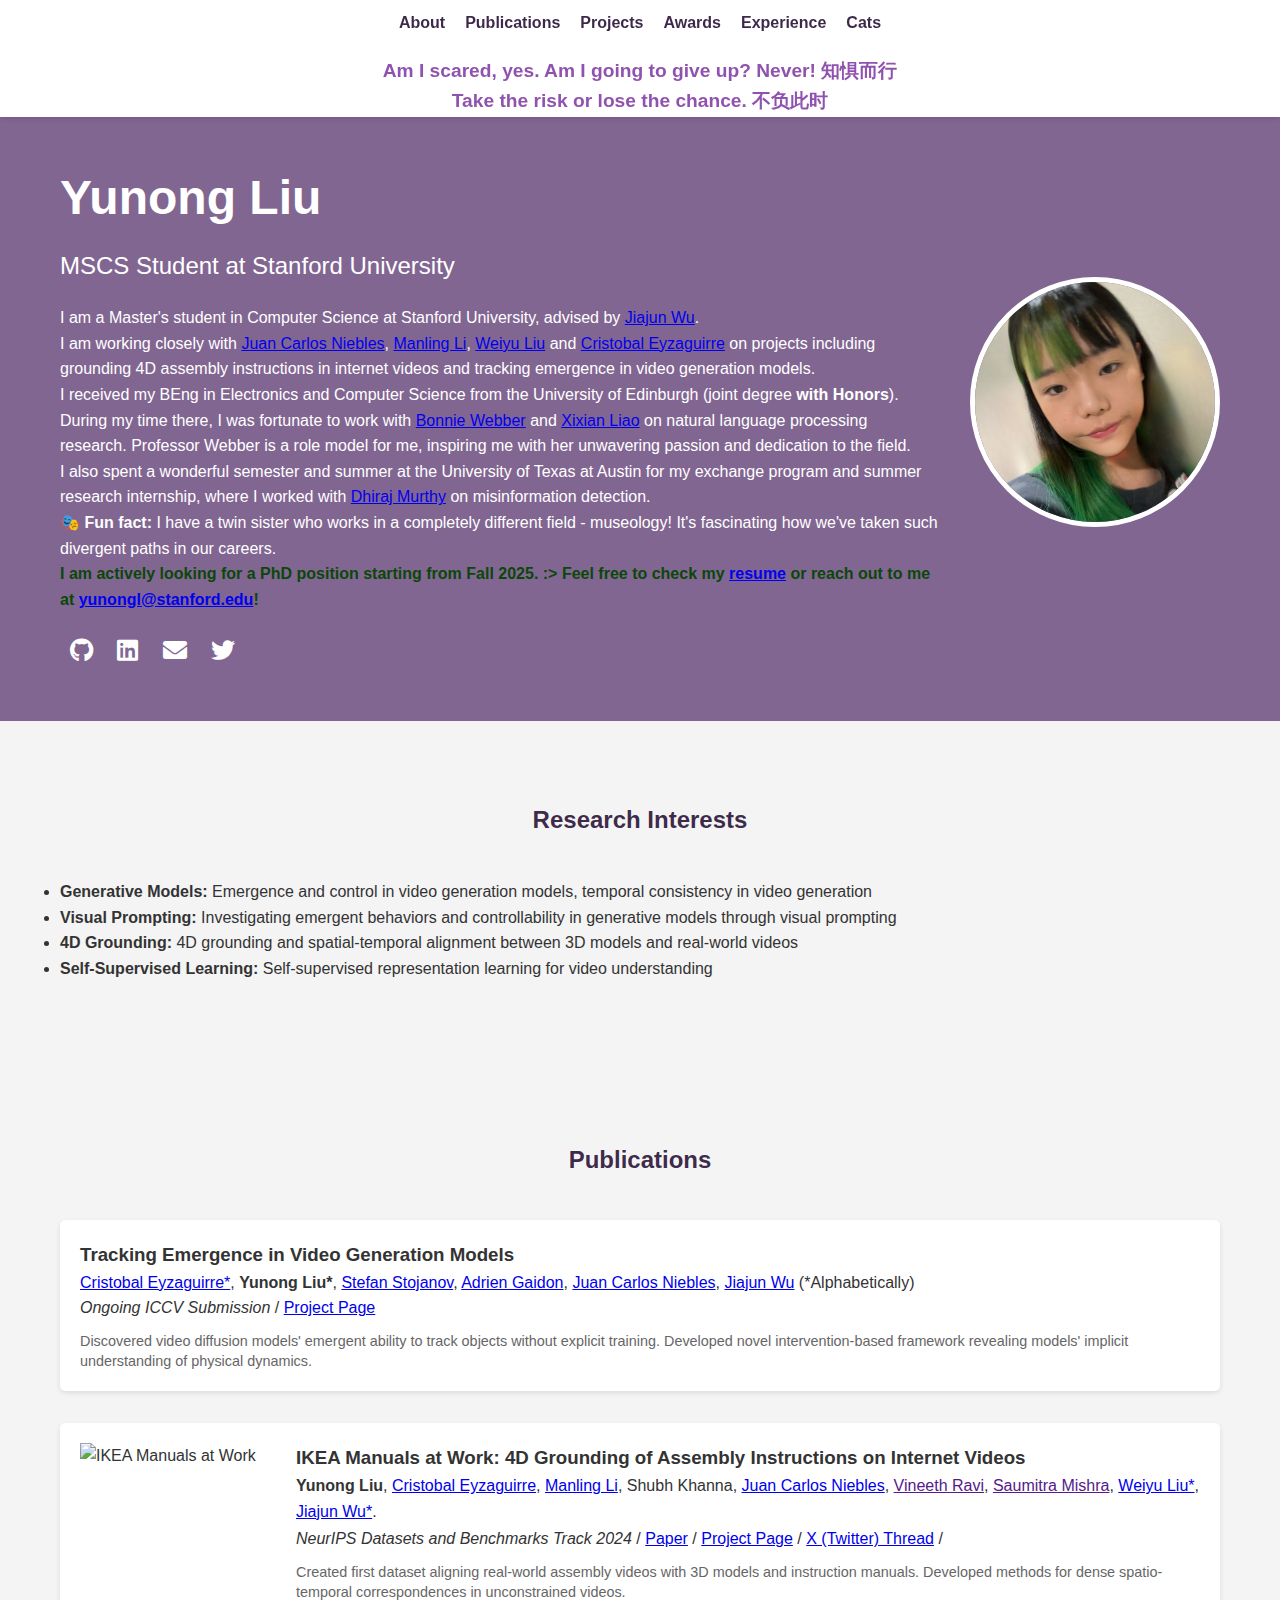
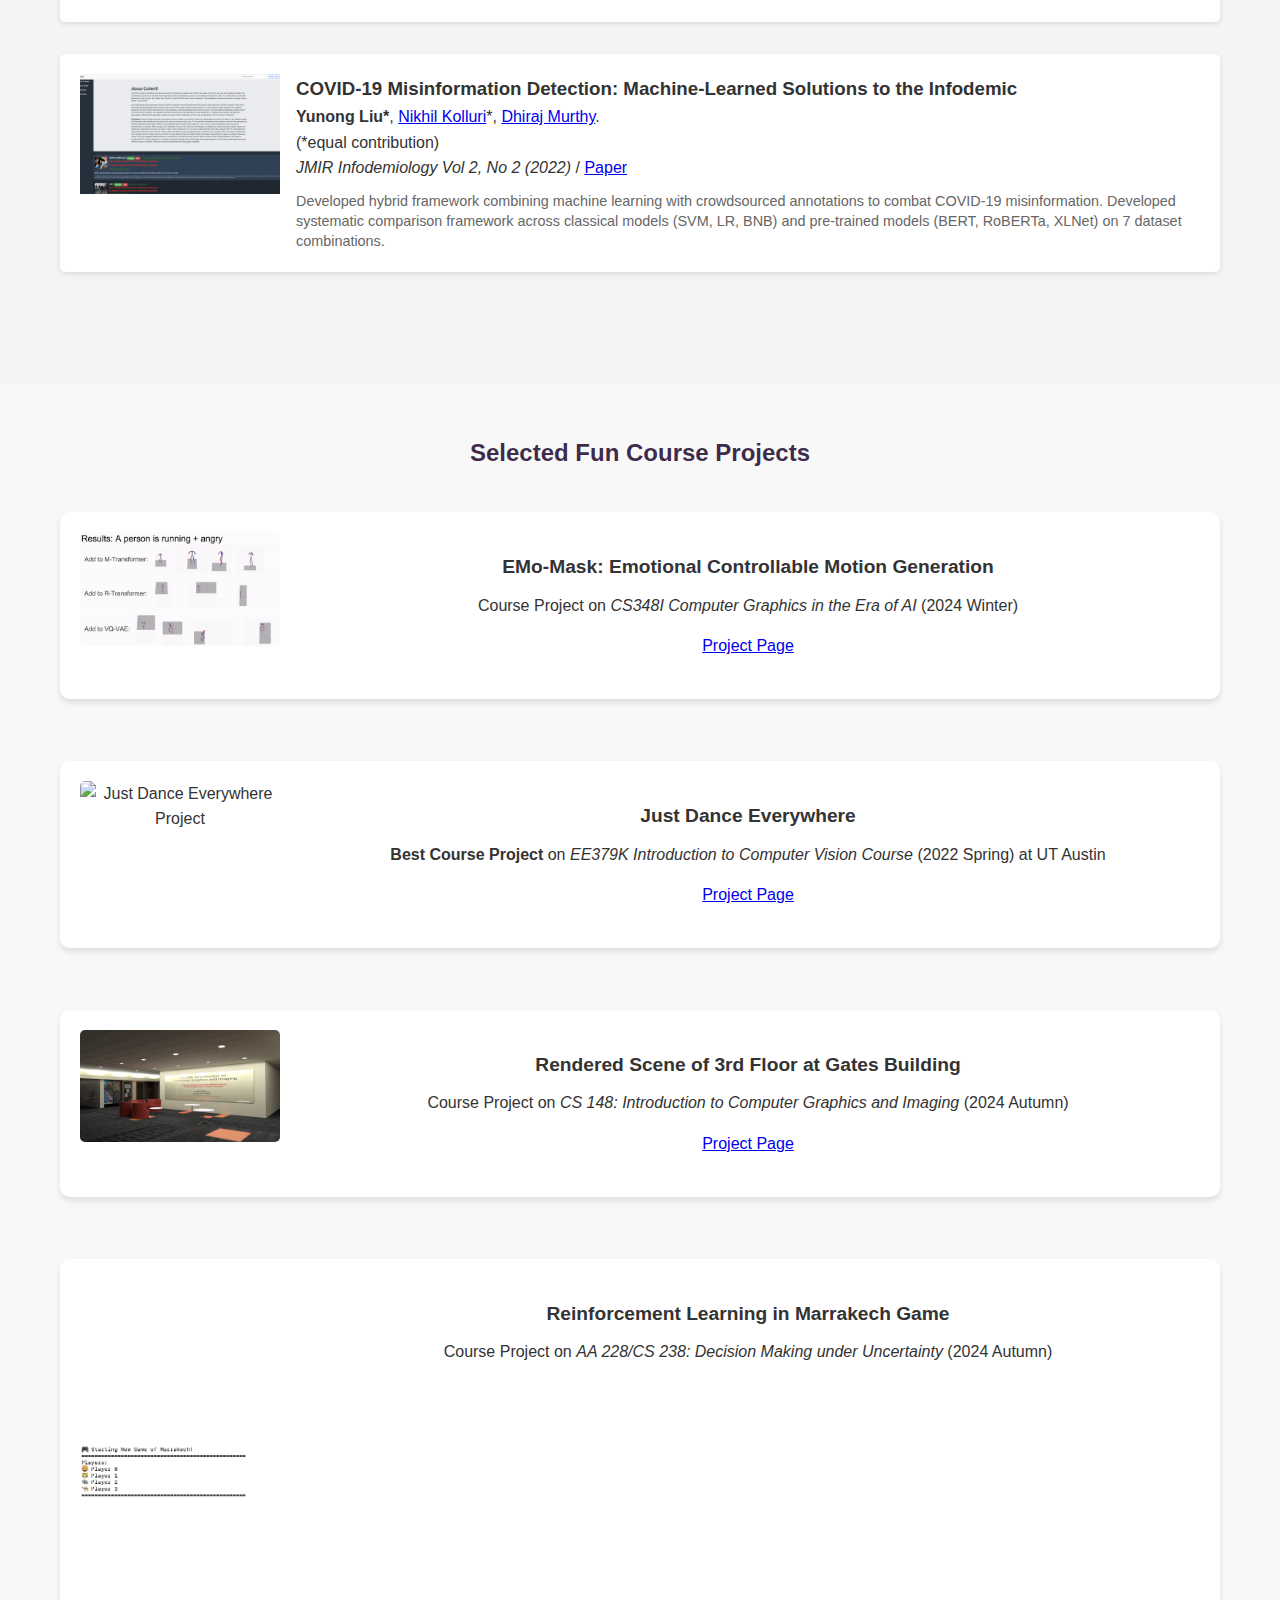
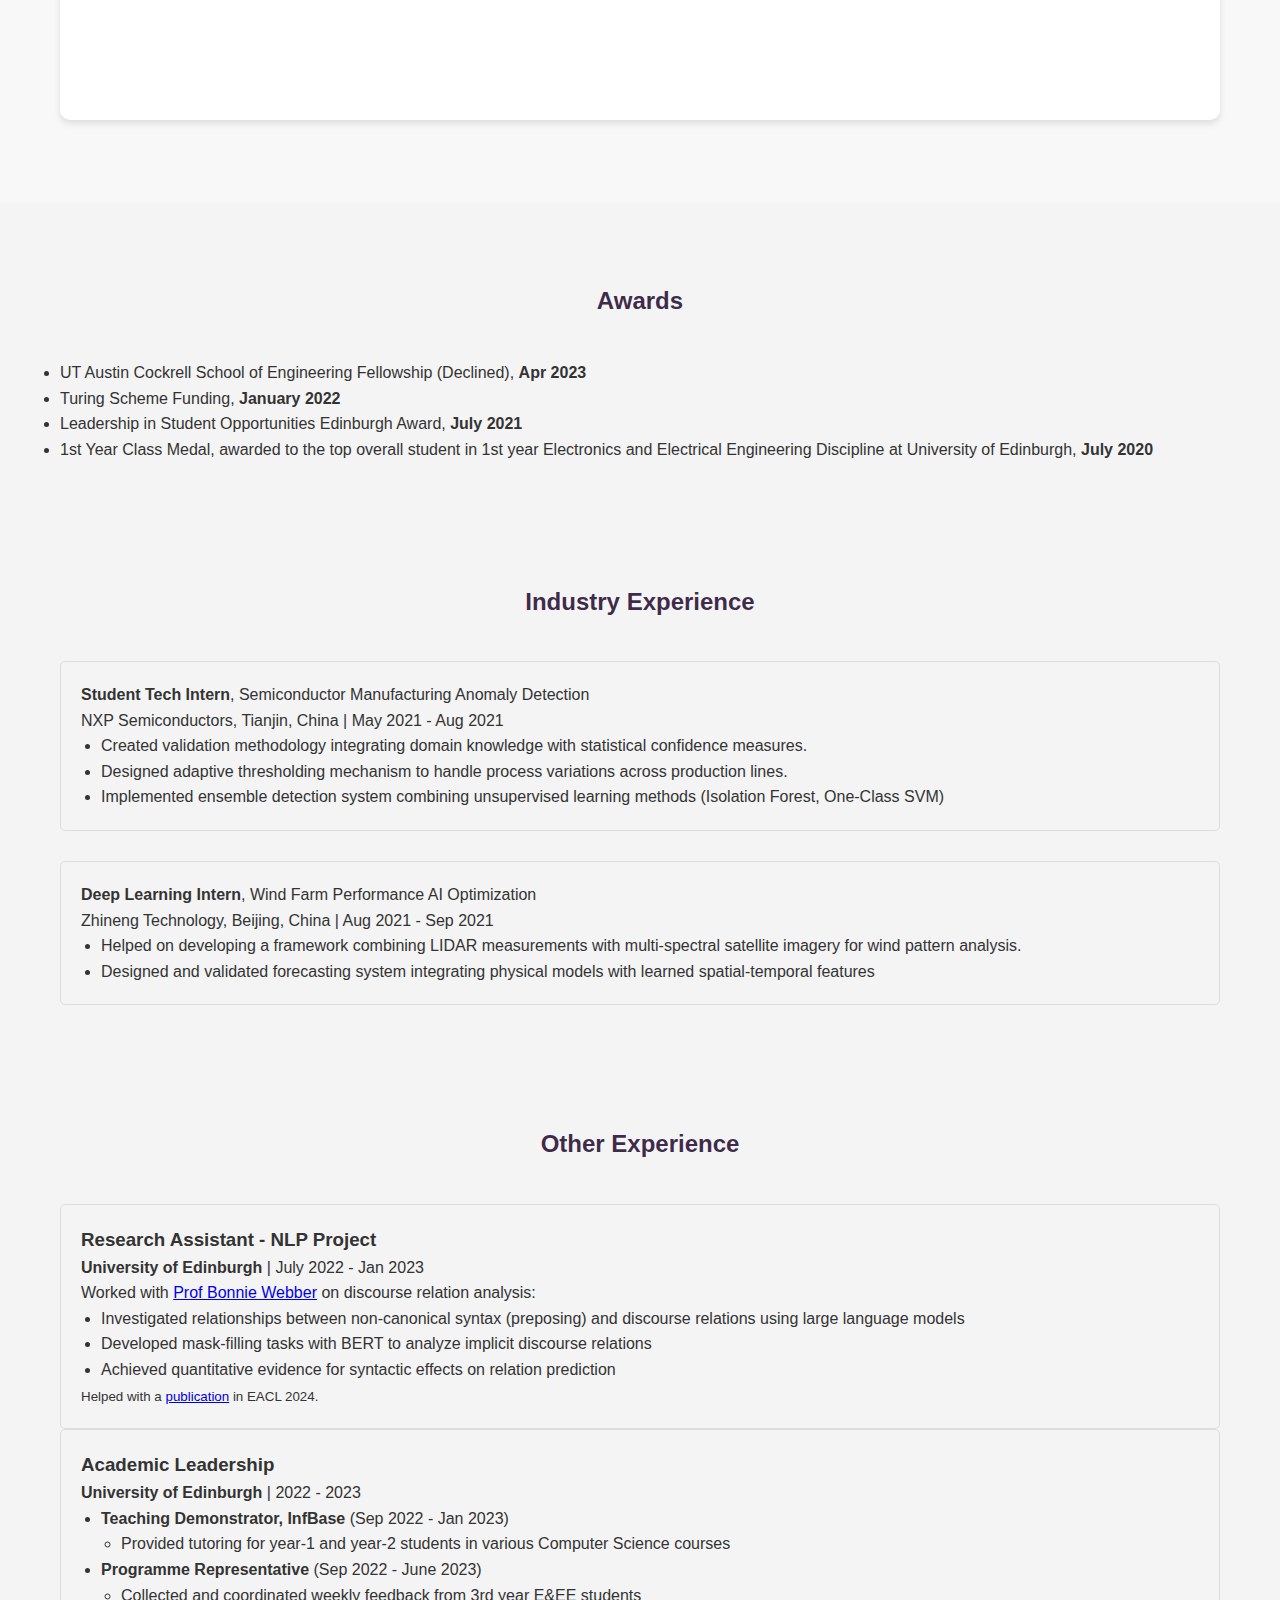
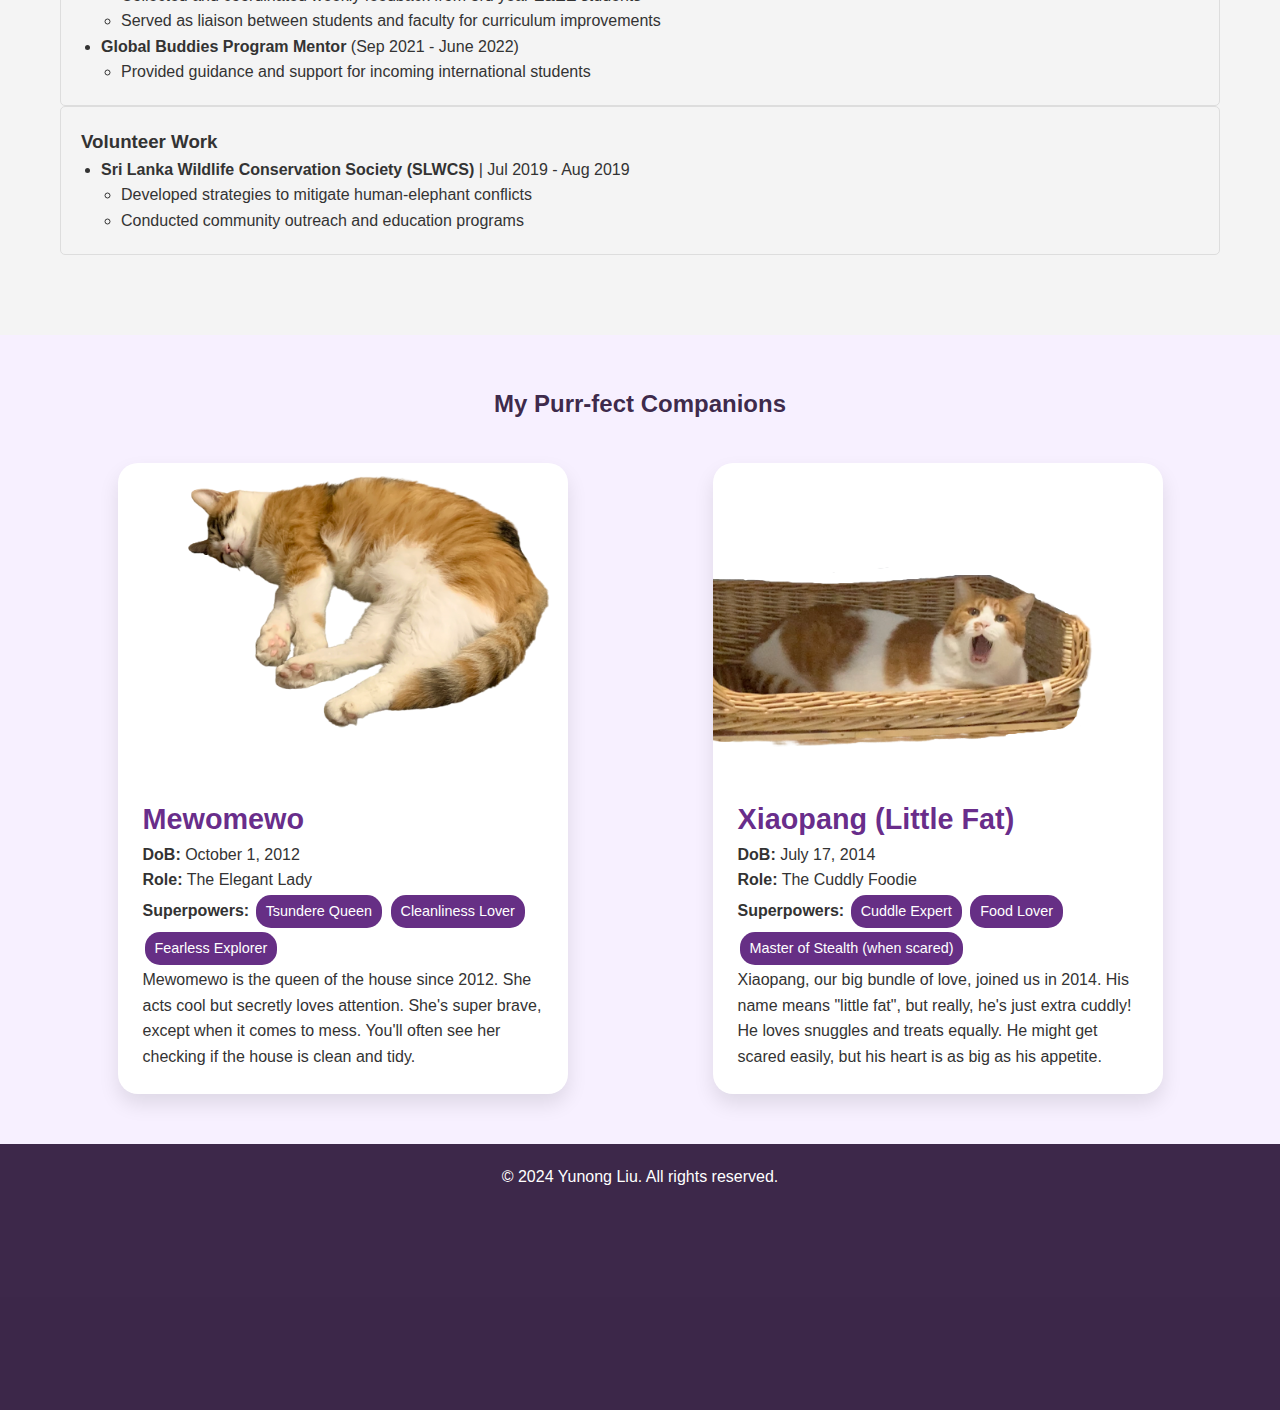
==== index.html @ f3056301 "feel the fear and do it anyway" ====
<!DOCTYPE html>
<html lang="en">
<head>
    <meta charset="UTF-8">
    <meta name="viewport" content="width=device-width, initial-scale=1.0">
    <meta name="description" content="Yunong Liu, MSCS student at Stanford University, specializing in Computer Science with a focus on 4D assembly instructions in videos, misinformation detection, and fun projects like EMo-Mask and Just Dance Everywhere.">
    <meta name="keywords" content="Yunong Liu, Stanford, MSCS, Computer Science, 4D Assembly, Internet Videos, Misinformation Detection, EMo-Mask, Just Dance Everywhere">
    <meta name="author" content="Yunong Liu">
    <title>Yunong Liu - MSCS@Stanford</title>
    <link rel="stylesheet" href="styles.css">
    <link rel="stylesheet" href="https://cdnjs.cloudflare.com/ajax/libs/font-awesome/5.15.3/css/all.min.css">
    <link rel="icon" type="image/png" href="images/favicon.png">
    <link rel="stylesheet" href="https://cdn.jsdelivr.net/gh/jpswalsh/academicons@1/css/academicons.min.css">

    <!-- Google Analytics -->
    <script async src="https://www.googletagmanager.com/gtag/js?id=G-QFK1PPD1XZ"></script>
    <script>
      window.dataLayer = window.dataLayer || [];
      function gtag(){dataLayer.push(arguments);}
      gtag('js', new Date());

      gtag('config', 'G-QFK1PPD1XZ');
    </script>

</head>
<body>
    <header>
        <nav>
            <ul>
                <li><a href="#about">About</a></li>
                <li><a href="#publications">Publications</a></li>
                <li><a href="#projects">Projects</a></li>
                <li><a href="#awards">Awards</a></li>
                <li><a href="#experience">Experience</a></li>
                <li><a href="#cats">Cats</a></li>

                <!-- <li><a href="#contact">Contact</a></li> -->
            </ul>
        </nav>
        <div style="text-align: center; margin-top: 10px; font-size: 1.2em; color: #74279bcc;">
            <b><p>Am I scared, yes. Am I going to give up? Never! 知惧而行 <br>Take the risk or lose the chance. 不负此时</p></b>
        </div>
    </header>

    <main>
        <section id="about" class="hero">
            <div class="container">
                <div class="about-content">
                    <div class="about-text">
                        <!-- <p style="text-align: center; font-style: italic; color: rgba(9, 95, 45, 0.839);"><b>Feel the fear and do it anyway. 知惧而行</b> <br><b>Take the risk or lose the chance. 不负此时</b></p> -->
                
                        <h1>Yunong Liu</h1>
                        <p class="subtitle">MSCS Student at Stanford University</p>
                        <p>I am a Master's student in Computer Science at Stanford University, advised by <a href="https://jiajunwu.com">Jiajun Wu</a>.</p>
                        <p>I am working closely with <a href="https://www.niebles.net">Juan Carlos Niebles</a>, <a href="https://limanling.github.io">Manling Li</a>, <a href="http://weiyuliu.com">Weiyu Liu</a> and <a href="https://ceyzaguirre4.github.io">Cristobal Eyzaguirre</a> on projects including grounding 4D assembly instructions in internet videos and tracking emergence in video generation models.</p>
                        <p>I received my BEng in Electronics and Computer Science from the University of Edinburgh (joint degree <b>with Honors</b>). During my time there, I was fortunate to work with <a href="https://homepages.inf.ed.ac.uk/bonnie/">Bonnie Webber</a> and <a href="https://xixianliao.github.io">Xixian Liao</a> on natural language processing research. Professor Webber is a role model for me, inspiring me with her unwavering passion and dedication to the field.</p>
                        <p>I also spent a wonderful semester and summer at the University of Texas at Austin for my exchange program and summer research internship, where I worked with <a href="https://journalism.utexas.edu/faculty/dhiraj-murthy">Dhiraj Murthy</a> on misinformation detection.</p>
                        <p><strong>🎭 Fun fact:</strong> I have a twin sister who works in a completely different field - museology! It's fascinating how we've taken such divergent paths in our careers.</p>
    
                        <font color="rgba(234, 47, 47, 0.839);"> <b>I am actively looking for a PhD position starting from Fall 2025. :> Feel free to check my <a href="files/resume.pdf">resume</a> or reach out to me at <a href="mailto:yunongl@stanford.edu">yunongl@stanford.edu</a>!</b></font>


                        <div class="social-links">
                            <a href="https://github.com/yunongLiu1" target="_blank"><i class="fab fa-github"></i></a>
                            <a href="https://www.linkedin.com/in/yunong-liu-6b18351b4/" target="_blank"><i class="fab fa-linkedin"></i></a>
                            <a href="mailto:yunong.liu20@gmail.com"><i class="fas fa-envelope"></i></a>
                            <a href="https://x.com/yunongliu1" target="_blank"><i class="fab fa-twitter"></i></a>
                            <a href="https://scholar.google.com/citations?user=676UJYgAAAAJ&hl=en" target="_blank"><i class="ai ai-google-scholar-square"></i></a>
                        </div>
                    </div>
                    <div class="about-image">
                        <img src="images/me/green.jpg" alt="Yunong Liu" class="profile-photo">
                    </div>
                </div>
            </div>
        </section>

        <section id="research-interests">
            <div class="container">
                <h2>Research Interests</h2>
                <ul>
                    <li><strong>Generative Models:</strong> Emergence and control in video generation models, temporal consistency in video generation</li>
                    <li><strong>Visual Prompting:</strong> Investigating emergent behaviors and controllability in generative models through visual prompting</li>
                    <li><strong>4D Grounding:</strong> 4D grounding and spatial-temporal alignment between 3D models and real-world videos</li>
                    <li><strong>Self-Supervised Learning:</strong> Self-supervised representation learning for video understanding</li>
                </ul>
            </div>
        </section>

        <section id="publications">
            <div class="container">
                <h2>Publications</h2>
                <div class="publication-list">
                    <div class="publication-item">
                        <div class="publication-content">
                            <h3>Tracking Emergence in Video Generation Models</h3>
                            <p><a href="https://ceyzaguirre4.github.io">Cristobal Eyzaguirre*</a>, <b>Yunong Liu*</b>, <a href="https://sstojanov.github.io">Stefan Stojanov</a>, <a href="https://adriengaidon.com">Adrien Gaidon</a>, <a href="https://www.niebles.net">Juan Carlos Niebles</a>, <a href="https://jiajunwu.com">Jiajun Wu</a> (*Alphabetically)</p>
                            <div>
                                <span class="venue"><i>Ongoing ICCV Submission</i></span> /
                                <span class="tag"><a href="https://yunongliu1.github.io/video-tracking-webpage/">Project Page</a></span>
                            </div>
                            <p class="publication-description">
                                Discovered video diffusion models' emergent ability to track objects without explicit training. Developed novel intervention-based framework revealing models' implicit understanding of physical dynamics.
                            </p>
                        </div>
                    </div>

                    <div class="publication-item">
                        <div class="publication-gif">
                            <img src="images/ikea_video.gif" alt="IKEA Manuals at Work">
                        </div>
                        <div class="publication-content">
                            <h3>IKEA Manuals at Work: 4D Grounding of Assembly Instructions on Internet Videos</h3>
                            <p><b>Yunong Liu</b>, <a href="https://ceyzaguirre4.github.io">Cristobal Eyzaguirre</a>, <a href="https://limanling.github.io">Manling Li</a>, Shubh Khanna, <a href="https://www.niebles.net">Juan Carlos Niebles</a>, <a href="">Vineeth Ravi</a>, <a href="">Saumitra Mishra</a>, <a href="http://weiyuliu.com">Weiyu Liu*</a>, <a href="https://jiajunwu.com">Jiajun Wu*</a>.</p>
                            <div>
                                <span class="venue"><i>NeurIPS Datasets and Benchmarks Track 2024</i> /</span> 
                                 
                                <span class="tag"><a href="https://arxiv.org/pdf/2411.11409">Paper</a></span> /
                                <span class="tag"><a href="https://yunongliu1.github.io/ikea-video-manual/">Project Page</a></span> /
                                <!-- Twitter Thread -->
                                <span class="tag"><a href="https://x.com/yunongliu1/status/1858951328980251065">X (Twitter) Thread</a></span> /
                                <span class="tag">
                                    <iframe 
                                        src="https://ghbtns.com/github-btn.html?user=yunongLiu1&repo=IKEA-Manuals-at-Work&type=star&count=true" 
                                        frameborder="0" 
                                        scrolling="0" 
                                        width="100" 
                                        height="20"
                                        title="GitHub Stars">
                                    </iframe>
                                </span>
                            </div>
                            <p class="publication-description">
                                Created first dataset aligning real-world assembly videos with 3D models and instruction manuals. Developed methods for dense spatio-temporal correspondences in unconstrained videos.
                            </p>
                        </div>
                    </div>
                    <div class="publication-item">
                        <div class="publication-gif">
                            <img src="images/covid_misinfo.png" alt="COVID-19 Misinformation Detection">
                        </div>
                        <div class="publication-content">
                            <h3>COVID-19 Misinformation Detection: Machine-Learned Solutions to the Infodemic</h3>
                            <!-- <p>Yunong Liu*, Nikhil Kolluri*,  Dhiraj Murthy.</p> -->
                            <p><b>Yunong Liu*</b>, <a href="https://www.linkedin.com/in/nikhilkolluri/">Nikhil Kolluri</a>*, <a href="https://journalism.utexas.edu/faculty/dhiraj-murthy">Dhiraj Murthy</a>.</p> (*equal contribution)
                            <div>
                                <span class="venue"><i>JMIR Infodemiology Vol 2, No 2 (2022)</i></span> /
                                <span class="tag"><a href="https://infodemiology.jmir.org/2022/2/e38756">Paper</a></span> 
                                <!-- <span class="tag"><a href="https://infodemiology.jmir.org/2022/2/e38756">Project Page</a></span> -->
                            </div>
                            <p class="publication-description">
                                Developed hybrid framework combining machine learning with crowdsourced annotations to combat COVID-19 misinformation. Developed systematic comparison framework across classical models (SVM, LR, BNB) and pre-trained models
                                (BERT, RoBERTa, XLNet) on 7 dataset combinations.
                            </p>
                        </div>
                    </div>
                </div>
            </div>
        </section>

        <section id="projects">
            <div class="container">
                <h2>Selected Fun Course Projects</h2>
                <div class="project-grid">
                    <div class="project-card">
                        <div class="project-image">
                            <img src="images/emomask/emomask.gif" alt="EMo-Mask Project">
                        </div>
                        <div class="project-content">
                            <h3>EMo-Mask: Emotional Controllable Motion Generation</h3>
                            <p>Course Project on <i>CS348I Computer Graphics in the Era of AI</i> (2024 Winter)</p>
                            <a href="https://yunongliu1.github.io/emo-mask.github.io/" target="_blank" class="button">Project Page</a>

                        </div>
                    </div>
                    <div class="project-card">
                        <div class="project-image">
                            <img src="images/justdance/JustDance_giif.gif" alt="Just Dance Everywhere Project">
                        </div>
                        <div class="project-content">
                            <h3>Just Dance Everywhere</h3>
                            <p> <b>Best Course Project</b> on <i> EE379K Introduction to Computer Vision Course </i> (2022 Spring) at UT Austin</p>
                            <a href="https://github.com/adiojha629/JustDance_Everywhere" target="_blank" class="button">Project Page</a>
                        </div>
                    </div>
                    <div class="project-card">
                        <div class="project-image">
                            <img src="images/cs148/scene_render512.png" alt="Gates 3rd Floor Project">
                        </div>
                        <div class="project-content">
                            <h3> Rendered Scene of 3rd Floor at Gates Building</h3>
                            <p>Course Project on <i> CS 148: Introduction to Computer Graphics and Imaging </i> (2024 Autumn)</p>
                            <a href="images/cs148/scene_render512.png" target="_blank" class="button">Project Page</a>
                        </div>
                    </div>
                    <div class="project-card">
                        <div class="project-image">
                            <img src="images/aa228/marrakech.gif" alt="Marrakech Project">
                        </div>
                        <div class="project-content">
                            <h3> Reinforcement Learning in Marrakech Game </h3>
                            <p>Course Project on <i> AA 228/CS 238: Decision Making under Uncertainty </i> (2024 Autumn)</p>
                            <!-- <a href="images/aa228/marrakech.gif" target="_blank" class="button">Project Page</a> -->
                        </div>
                    </div>
                </div>
            </div>
        </section>
        
        <section class="section" id="awards">
            <div class="container grid">
                <h2>Awards</h2>
                <ul>
                    <li>UT Austin Cockrell School of Engineering Fellowship (Declined), <strong>Apr 2023</strong></li>
                    <li>Turing Scheme Funding, <strong>January 2022</strong></li>
                    <li>Leadership in Student Opportunities Edinburgh Award, <strong>July 2021</strong></li>
                    <li>1st Year Class Medal, awarded to the top overall student in 1st year Electronics and Electrical Engineering Discipline at University of Edinburgh, <strong>July 2020</strong></li>
                </ul>
            </div>
        </section>
        
        <section id="experience">
            <div class="container">
                <h2>Industry Experience</h2>
                <div class="experience-list">
                
                    <div class="experience-item">
                        <p><strong>Student Tech Intern</strong>, Semiconductor Manufacturing Anomaly Detection</p>
                        <p>NXP Semiconductors, Tianjin, China | May 2021 - Aug 2021</p>
                        <ul>
                            <li>Created validation methodology integrating domain knowledge with statistical confidence measures.</li>
                            <li>Designed adaptive thresholding mechanism to handle process variations across production lines.</li>
                            <li>Implemented ensemble detection system combining unsupervised learning methods (Isolation Forest, One-Class SVM)</li>
                        </ul>
                    </div>

                    <div class="experience-item">
                        <p><strong>Deep Learning Intern</strong>, Wind Farm Performance AI Optimization</p>
                        <p>Zhineng Technology, Beijing, China | Aug 2021 - Sep 2021</p>
                        <ul>
                            <li>Helped on developing a framework combining LIDAR measurements with multi-spectral satellite imagery for wind pattern analysis.</li>
                            <li>Designed and validated forecasting system integrating physical models with learned spatial-temporal features</li>
                        </ul>
                    </div>
                    
            </div>
        </section>
        <section id="other-experience">
            <div class="container">
                <h2>Other Experience</h2>
                <div class="other-experience-list">
                    <!-- Research Experience -->
                    <div class="experience-item">
                        <h3>Research Assistant - NLP Project</h3>
                        <p><strong>University of Edinburgh</strong> | July 2022 - Jan 2023</p>
                        <p>Worked with <a href="https://en.wikipedia.org/wiki/Bonnie_Webber">Prof Bonnie Webber</a> on discourse relation analysis:</p>
                        <ul>
                            <li>Investigated relationships between non-canonical syntax (preposing) and discourse relations using large language models</li>
                            <li>Developed mask-filling tasks with BERT to analyze implicit discourse relations</li>
                            <li>Achieved quantitative evidence for syntactic effects on relation prediction</li>
                        </ul>
                        <p><small>Helped with a <a href="https://aclanthology.org/2024.eacl-long.170.pdf" target="_blank">publication</a> in EACL 2024.</small></p>
                    </div>
        
                    <!-- Teaching and Academic Leadership -->
                    <div class="experience-item">
                        <h3>Academic Leadership</h3>
                        <p><strong>University of Edinburgh</strong> | 2022 - 2023</p>
                        <ul>
                            <li><strong>Teaching Demonstrator, InfBase</strong> (Sep 2022 - Jan 2023)
                                <ul>
                                    <li>Provided tutoring for year-1 and year-2 students in various Computer Science courses</li>
                                </ul>
                            </li>
                            <li><strong>Programme Representative</strong> (Sep 2022 - June 2023)
                                <ul>
                                    <li>Collected and coordinated weekly feedback from 3rd year E&EE students</li>
                                    <li>Served as liaison between students and faculty for curriculum improvements</li>
                                </ul>
                            </li>
                            <li><strong>Global Buddies Program Mentor</strong> (Sep 2021 - June 2022)
                                <ul>
                                    <li>Provided guidance and support for incoming international students</li>
                                </ul>
                            </li>
                        </ul>
                    </div>
        
                    <!-- Volunteer Work -->
                    <div class="experience-item">
                        <h3>Volunteer Work</h3>
                        <ul>
                            <li>
                                <strong>Sri Lanka Wildlife Conservation Society (SLWCS)</strong> | Jul 2019 - Aug 2019
                                <ul>
                                    <li>Developed strategies to mitigate human-elephant conflicts</li>
                                    <li>Conducted community outreach and education programs</li>
                                </ul>
                            </li>
                        </ul>
                    </div>
                </div>
            </div>
        </section>
        
        
    </main>

    <section id="cats">
        <div class="container">
            <h2>My Purr-fect Companions</h2>
            <div class="cat-grid">
                <div class="cat-card">
                    <img src="images/cats/mewomewo.png" alt="Mewomewo" class="cat-image">
                    <div class="cat-content">
                        <h3>Mewomewo</h3>
                        <p><strong>DoB:</strong> October 1, 2012</p>
                        <p><strong>Role:</strong> The Elegant Lady</p>
                        <p><strong>Superpowers:</strong>
                            <span class="cat-trait">Tsundere Queen</span>
                            <span class="cat-trait">Cleanliness Lover</span>
                            <span class="cat-trait">Fearless Explorer</span>
                        </p>
                        <p>Mewomewo is the queen of the house since 2012. She acts cool but secretly loves attention. She's super brave, except when it comes to mess. You'll often see her checking if the house is clean and tidy.</p>
                    </div>
                </div>
                <div class="cat-card">
                    <img src="images/cats/xiaopang.png" alt="Xiaopang" class="cat-image">
                    <div class="cat-content">
                        <h3>Xiaopang (Little Fat)</h3>
                        <p><strong>DoB:</strong> July 17, 2014</p>
                        <p><strong>Role:</strong> The Cuddly Foodie</p>
                        <p><strong>Superpowers:</strong>
                            <span class="cat-trait">Cuddle Expert</span>
                            <span class="cat-trait">Food Lover</span>
                            <span class="cat-trait">Master of Stealth (when scared)</span>

                        </p>
                        <p>Xiaopang, our big bundle of love, joined us in 2014. His name means "little fat", but really, he's just extra cuddly! He loves snuggles and treats equally. He might get scared easily, but his heart is as big as his appetite.</p>
                    </div>
                </div>
            </div>
        </div>
    </section>

    <footer>
        <div class="container">
            <!-- <p>
                <img src="https://visitor-badge.laobi.icu/badge?page_id=yunongliu.com&color=blue&lcolor=green&label=visitors" alt="visitor badge"/>
            </p> -->
            <p>&copy; 2024 Yunong Liu. All rights reserved.</p>
        </div>

        <div id="globe-container" style="width: 200px; height: 200px;">
            <script type="text/javascript" id="clustrmaps" src="//clustrmaps.com/map_v2.js?d=1V3zSmncru-KaKpAnyas3mze8gtPhqqQxH6qrVwoGeE&cl=ffffff&w=a"></script>
        </div>
    </footer>
</body>
</html>
---- styles.css ----
:root {
    --primary-color: #4e2665b0;
    --secondary-color:#331d41f3;
    --text-color: #333;
    --bg-color: #f4f4f4;
}

* {
    box-sizing: border-box;
    margin: 0;
    padding: 0;
}

body {
    font-family: 'Segoe UI', Tahoma, Geneva, Verdana, sans-serif;
    line-height: 1.6;
    color: var(--text-color);
    background-color: var(--bg-color);
}

.container {
    max-width: 1200px;
    margin: 0 auto;
    padding: 0 20px;
}

header {
    background-color: white;
    box-shadow: 0 2px 5px rgba(0,0,0,0.1);
    position: fixed;
    width: 100%;
    top: 0;
    z-index: 1000;
}

nav ul {
    display: flex;
    justify-content: center;
    list-style-type: none;
}

nav ul li {
    margin: 0 15px;
}

nav ul li a {
    text-decoration: none;
    color: var(--secondary-color);
    font-weight: bold;
    padding: 20px 0;
    display: inline-block;
    transition: color 0.3s ease;
}

nav ul li a:hover {
    color: var(--primary-color);
}

.hero {
    background-color: var(--primary-color);
    color: white;
    text-align: center;
    padding: 100px 0 50px;
}

.profile-photo {
    width: 200px;
    border-radius: 50%;
    margin-bottom: 20px;
    border: 5px solid white;
}

h1 {
    font-size: 3rem;
    margin-bottom: 10px;
}

.subtitle {
    font-size: 1.5rem;
    margin-bottom: 20px;
}

.social-links {
    margin-top: 20px;
}

.social-links a {
    color: white;
    font-size: 1.5rem;
    margin: 0 10px;
    transition: opacity 0.3s ease;
}

.social-links a:hover {
    opacity: 0.8;
}

section {
    padding: 80px 0;
}

h2 {
    text-align: center;
    margin-bottom: 40px;
    color: var(--secondary-color);
}

.interests-grid, .project-grid {
    display: grid;
    grid-template-columns: repeat(auto-fit, minmax(250px, 1fr));
    gap: 30px;
}

.interest-item, .project-card {
    background-color: white;
    padding: 20px;
    border-radius: 5px;
    box-shadow: 0 2px 5px rgba(0,0,0,0.1);
    text-align: center;
    transition: transform 0.3s ease;
}

.interest-item:hover, .project-card:hover {
    transform: translateY(-5px);
}

.interest-item i {
    font-size: 2rem;
    color: var(--primary-color);
    margin-bottom: 10px;
}

.project-card img {
    width: 100%;
    border-radius: 5px;
    margin-bottom: 15px;
}

.publication-item {
    background-color: white;
    padding: 20px;
    border-radius: 5px;
    box-shadow: 0 2px 5px rgba(0,0,0,0.1);
    margin-bottom: 20px;
}

footer {
    background-color: var(--secondary-color);
    color: white;
    text-align: center;
    padding: 20px 0;
}

@media (max-width: 768px) {
    nav ul {
        flex-direction: column;
        align-items: center;
    }

    nav ul li {
        margin: 10px 0;
    }

    .hero {
        padding: 80px 0 30px;
    }

    h1 {
        font-size: 2.5rem;
    }

    .subtitle {
        font-size: 1.2rem;
    }
}

.hero .container {
    display: flex;
    align-items: center;
    justify-content: space-between;
}

.about-content {
    display: flex;
    align-items: center;
    justify-content: space-between;
    gap: 2rem;
}

.about-text {
    flex: 1;
    text-align: left;
}

.about-image {
    flex: 0 0 auto;
}

.profile-photo {
    width: 250px;
    height: 250px;
    object-fit: cover;
    border-radius: 50%;
    border: 5px solid white;
}

@media (max-width: 768px) {
    .about-content {
        flex-direction: column-reverse;
    }

    .about-text {
        text-align: center;
    }
}
/* Publication styles */
.publication-item {
    display: flex;
    margin-bottom: 2rem;
    align-items: flex-start;
}

.publication-gif {
    flex: 0 0 200px;
    margin-right: 1rem;
}

.publication-gif img {
    width: 100%;
    height: auto;
}

.publication-content {
    flex: 1;
}

/* Project styles */
.project-card {
    display: flex;
    margin-bottom: 2rem;
    align-items: flex-start;
}

.project-image {
    flex: 0 0 200px;
    margin-right: 1rem;
}

.project-image img {
    width: 100%;
    height: auto;
}

.project-content {
    flex: 1;
}

/* Responsive adjustments */
@media (max-width: 768px) {
    .publication-item,
    .project-card {
        flex-direction: column;
    }

    .publication-gif,
    .project-image {
        margin-right: 0;
        margin-bottom: 1rem;
    }
}
#projects {
    background-color: #f8f8f8;
    padding: 50px 0;
}

.project-grid {
    display: flex;
    flex-direction: column;
    gap: 30px;
}

.project-card {
    display: flex;
    background-color: #ffffff;
    border-radius: 10px;
    overflow: hidden;
    box-shadow: 0 4px 6px rgba(0, 0, 0, 0.1);
}

.project-image {
    flex: 0 0 200px;
}

.project-image img {
    width: 100%;
    height: 100%;
    object-fit: cover;
}

.project-content {
    flex: 1;
    padding: 20px;
    display: flex;
    flex-direction: column;
    justify-content: space-between;
}

.project-content h3 {
    margin-top: 0;
    margin-bottom: 10px;
    font-size: 1.2em;
}

.project-content p {
    margin-bottom: 15px;
}

.project-links {
    margin-top: auto;
}


@media (max-width: 768px) {
    .project-card {
        flex-direction: column;
    }

    .project-image {
        flex: 0 0 200px;
    }
}
#cats {
    background-color: #f7f0ff; /* Light pink background */ 
    /*background-color: #fff0f5; /* Light pink background */ 


    padding: 50px 0;
}

.cat-grid {
    display: flex;
    justify-content: space-around;
    flex-wrap: wrap;
    gap: 30px;
}

.cat-card {
    background-color: white;
    border-radius: 20px;
    overflow: hidden;
    box-shadow: 0 10px 20px rgba(0, 0, 0, 0.1);
    width: calc(50% - 15px);
    max-width: 450px;
    transition: transform 0.3s ease;
}

.cat-card:hover {
    transform: translateY(-5px);
}

.cat-image {
    width: 100%;
    height: 300px;
    object-fit: cover;
}

.cat-content {
    padding: 25px;
}

.cat-content h3 {
    margin-top: 0;
    /* color: #ff69b4; */
    color: #5a1880eb;
    font-size: 1.8em;
}

.cat-trait {
    display: inline-block;
    /* background-color: #ff69b4; */
    background-color: #612881f7;
    color: white;
    padding: 5px 10px;
    border-radius: 15px;
    font-size: 0.9em;
    margin: 2px;
}

@media (max-width: 768px) {
    .cat-card {
        width: 100%;
    }
}
#experience {
    padding: 40px 0;
}

.experience-list {
    display: flex;
    flex-direction: column;
    gap: 30px;
}

.experience-item {
    border: 1px solid #ddd;
    padding: 20px;
    border-radius: 5px;
}

.experience-item h3 {
    margin-top: 0;
}

.company, .location, .date {
    font-style: italic;
    margin: 5px 0;
}

.experience-item ul {
    padding-left: 20px;
}
header {
    background-color: white;
    box-shadow: 0 2px 5px rgba(0,0,0,0.1);
    position: fixed;
    width: 100%;
    top: 0;
    z-index: 1000;
}

nav ul {
    display: flex;
    justify-content: center;
    list-style-type: none;
    flex-wrap: wrap;
}

nav ul li {
    margin: 0 10px;
}

nav ul li a {
    text-decoration: none;
    color: var(--secondary-color);
    font-weight: bold;
    padding: 10px 0;
    display: inline-block;
    transition: color 0.3s ease;
    font-size: 16px;
}

@media (max-width: 768px) {
    nav ul {
        flex-direction: row;
        justify-content: space-around;
        padding: 5px 0;
    }

    nav ul li {
        margin: 5px 2px;
    }

    nav ul li a {
        font-size: 14px;
        padding: 5px;
    }

    .hero {
        padding-top: 120px; /* Increase top padding to prevent content overlap */
    }
}

@media (max-width: 480px) {
    nav ul li a {
        font-size: 12px;
    }
}
main {
    padding-top: 60px; /* Adjust this value as needed */
}

@media (max-width: 768px) {
    main {
        padding-top: 80px; /* Increase padding for mobile devices */
    }
}
#clstr_globe {
    width: 30%;
    height: 30%;
}
.publication-description {
    margin-top: 10px;
    color: #666;
    font-size: 0.9em;
    line-height: 1.4;
}
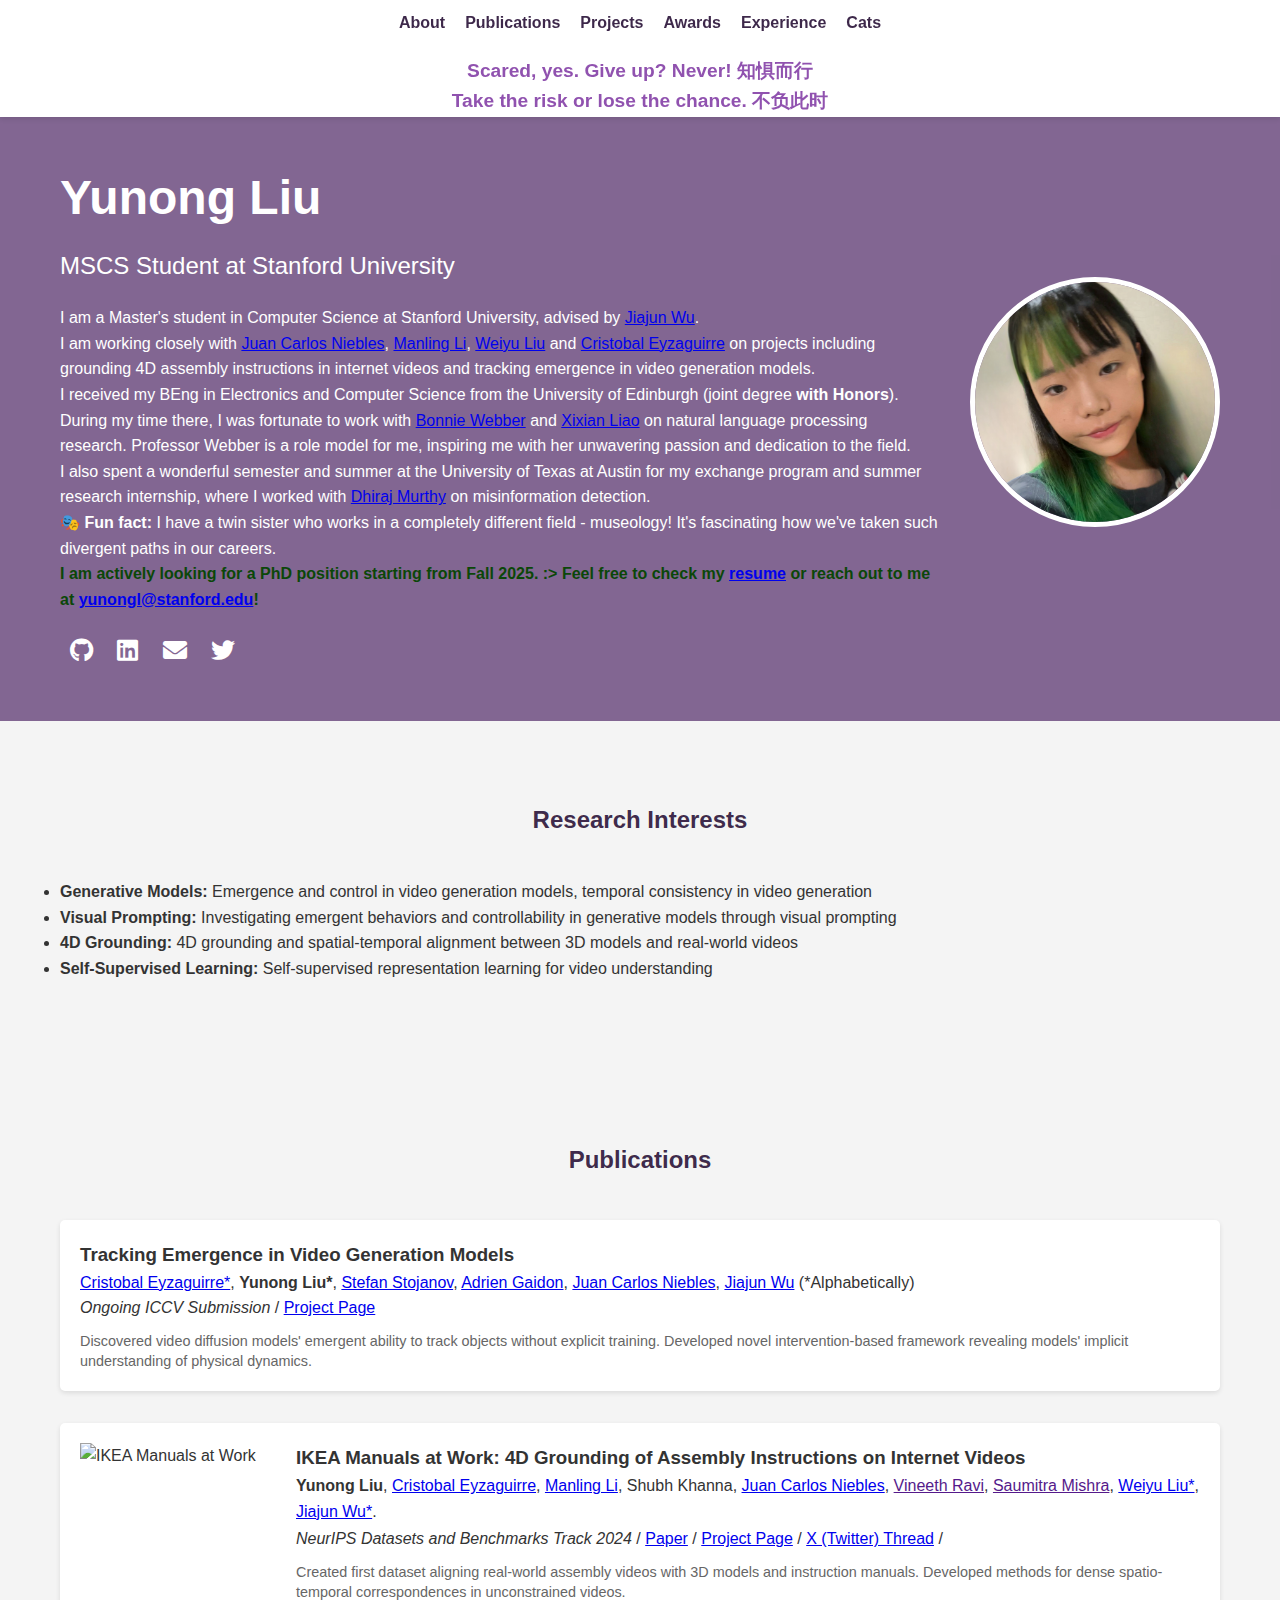
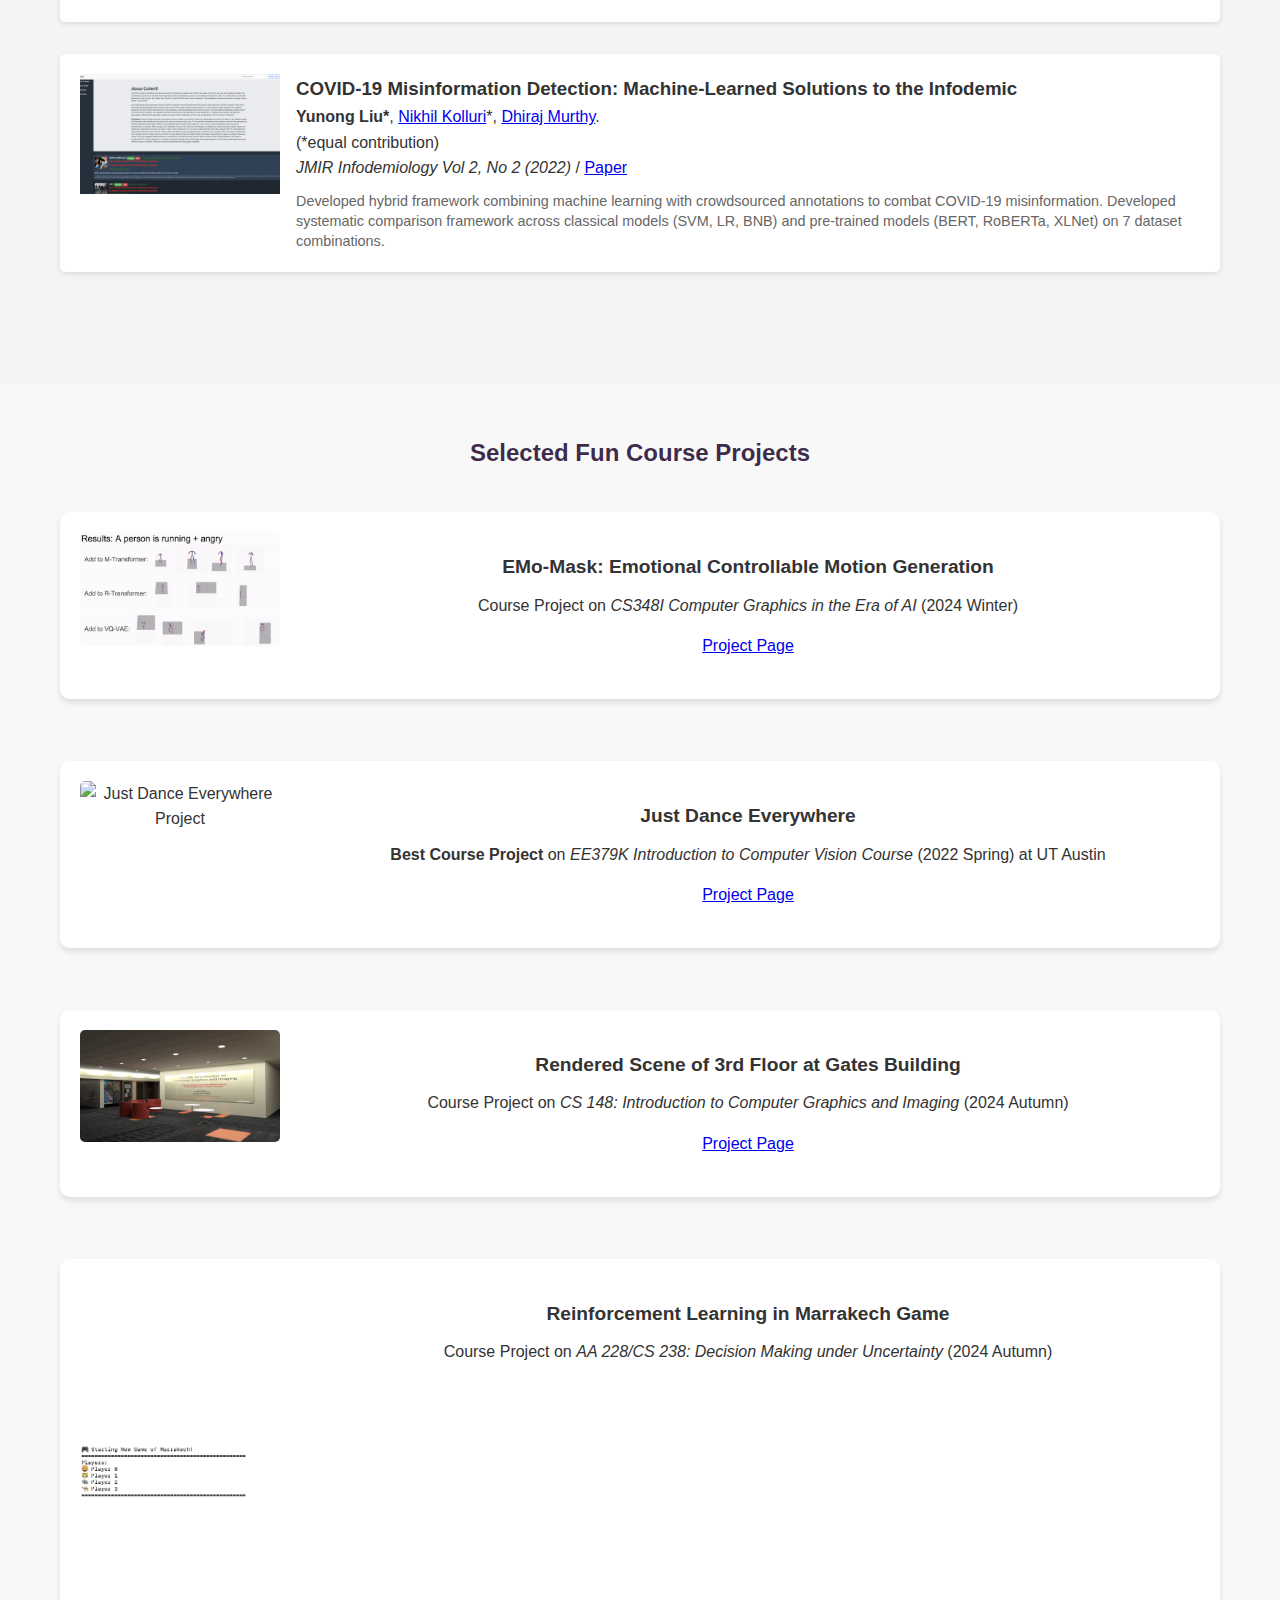
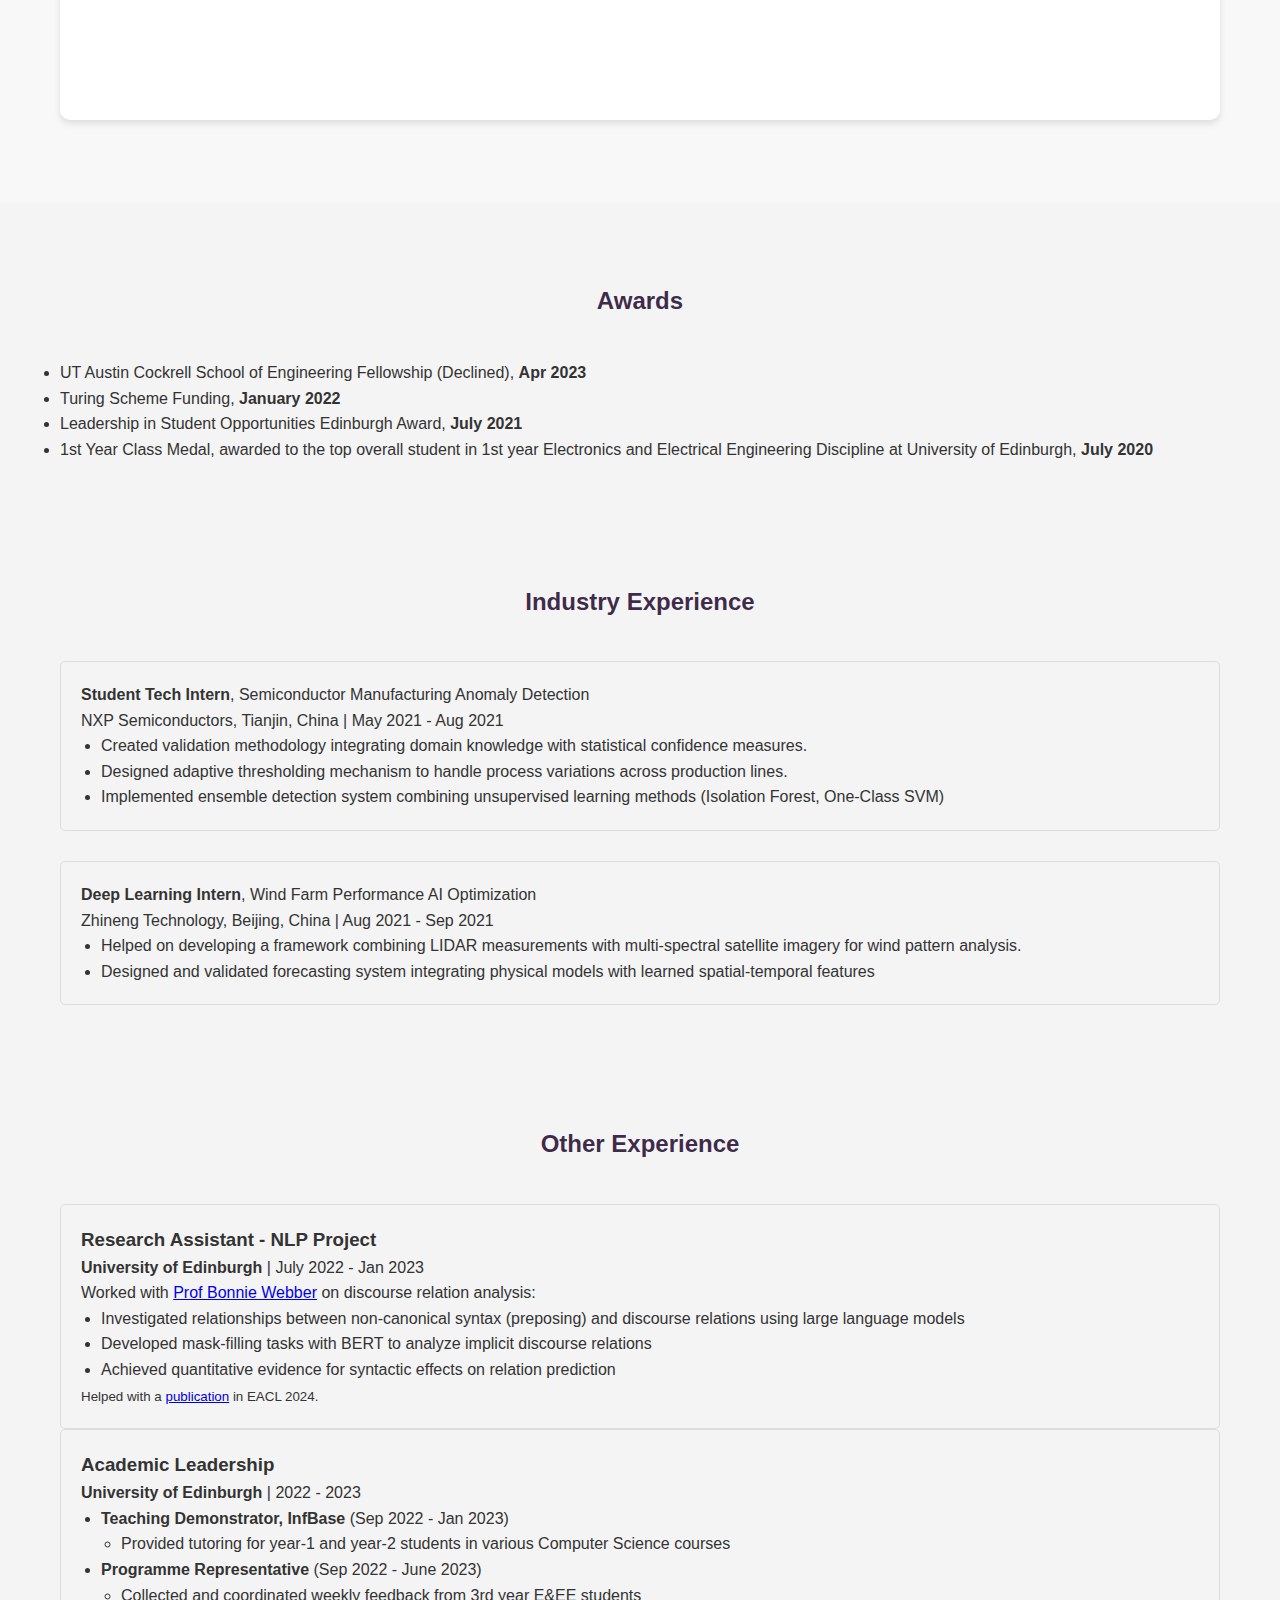
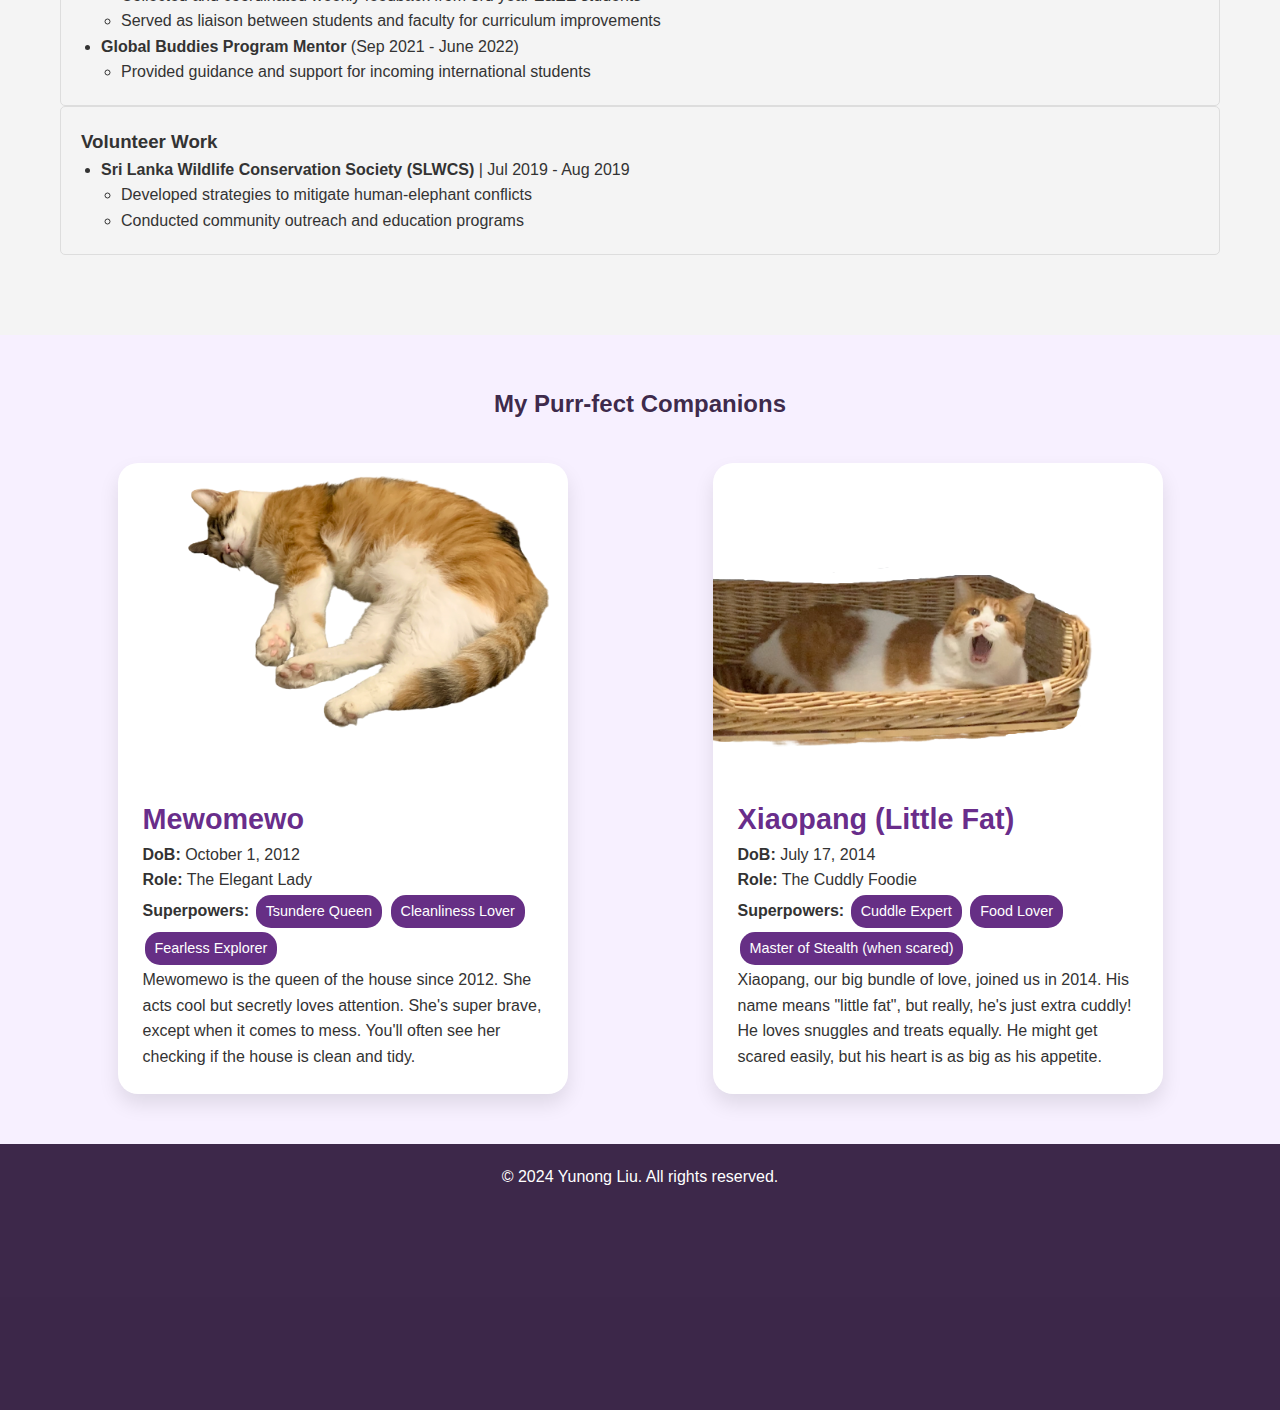
==== commit 8a4e1470: "cont." ====
--- a/index.html
+++ b/index.html
@@ -38,7 +38,7 @@
             </ul>
         </nav>
         <div style="text-align: center; margin-top: 10px; font-size: 1.2em; color: #74279bcc;">
-            <b><p>Am I scared, yes. Am I going to give up? Never! 知惧而行 <br>Take the risk or lose the chance. 不负此时</p></b>
+            <b><p>Scared, yes. Give up? Never! 知惧而行 <br>Take the risk or lose the chance. 不负此时</p></b>
         </div>
     </header>
 
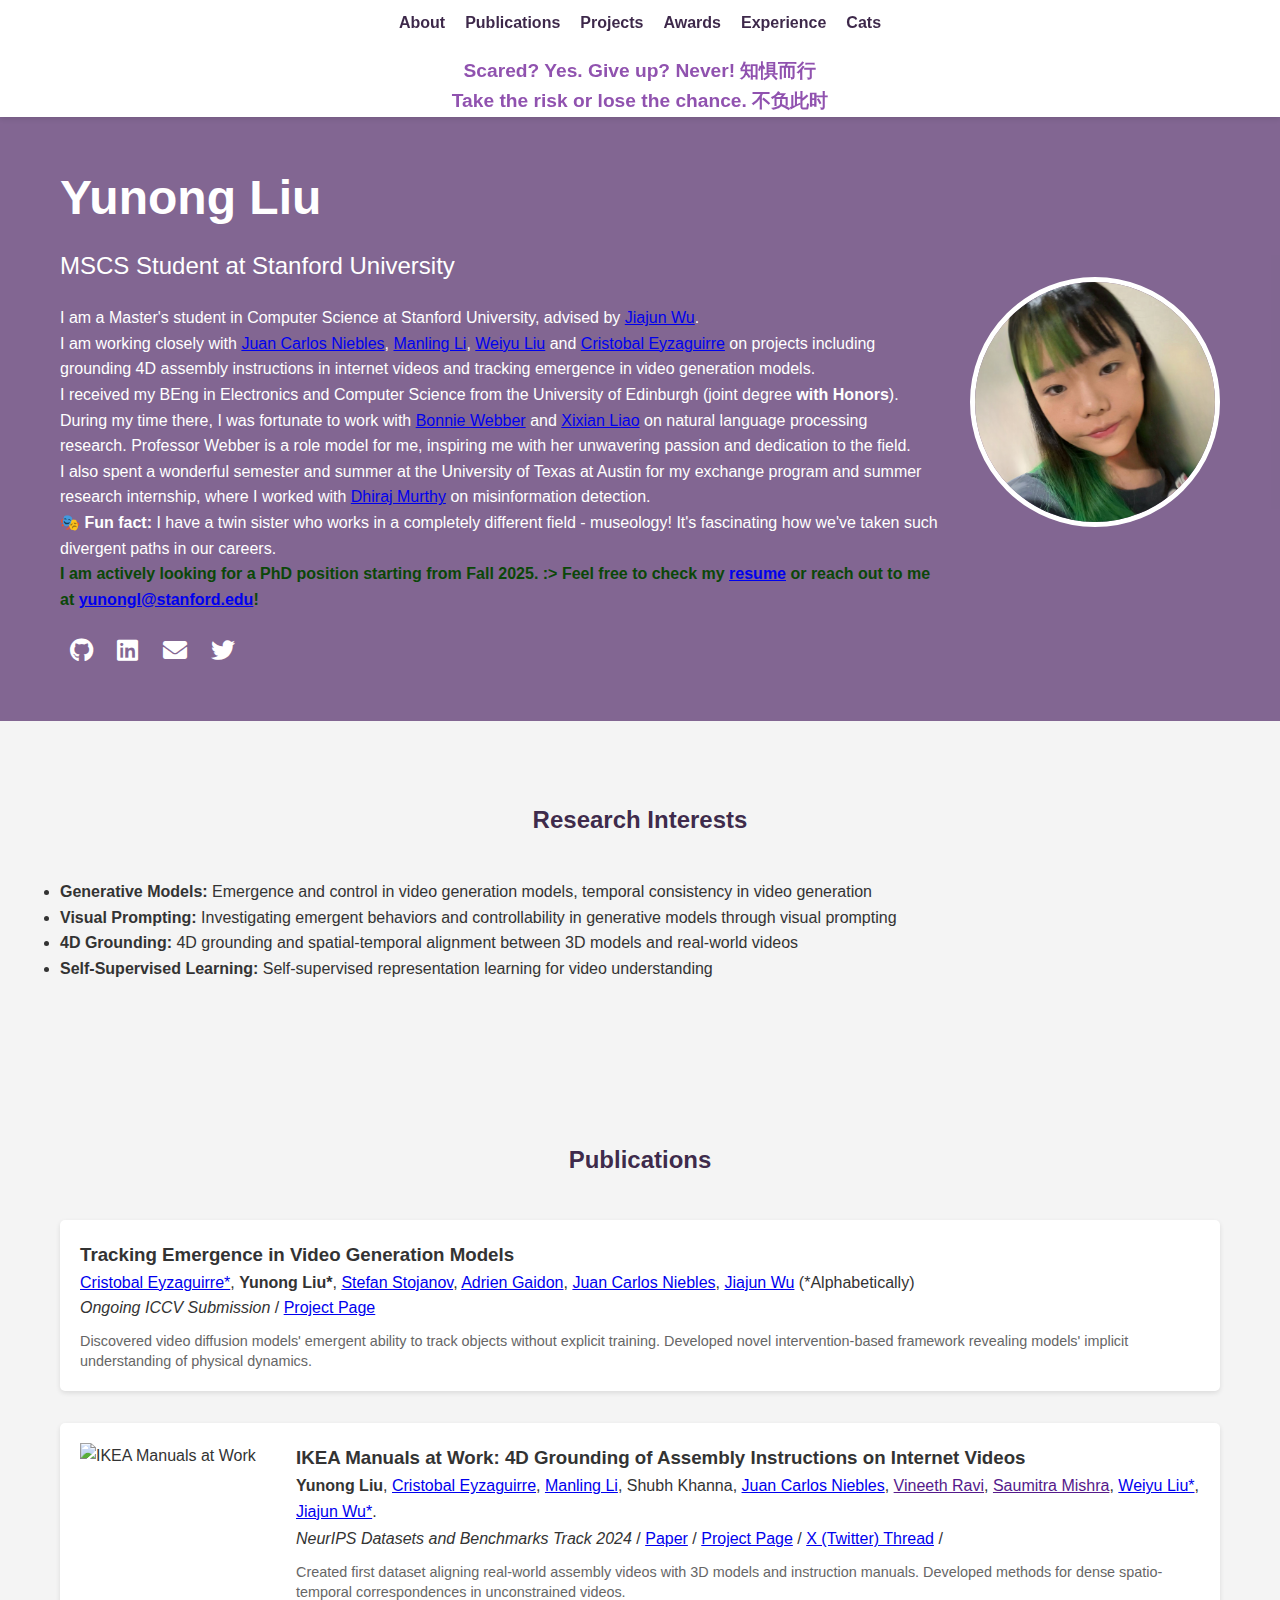
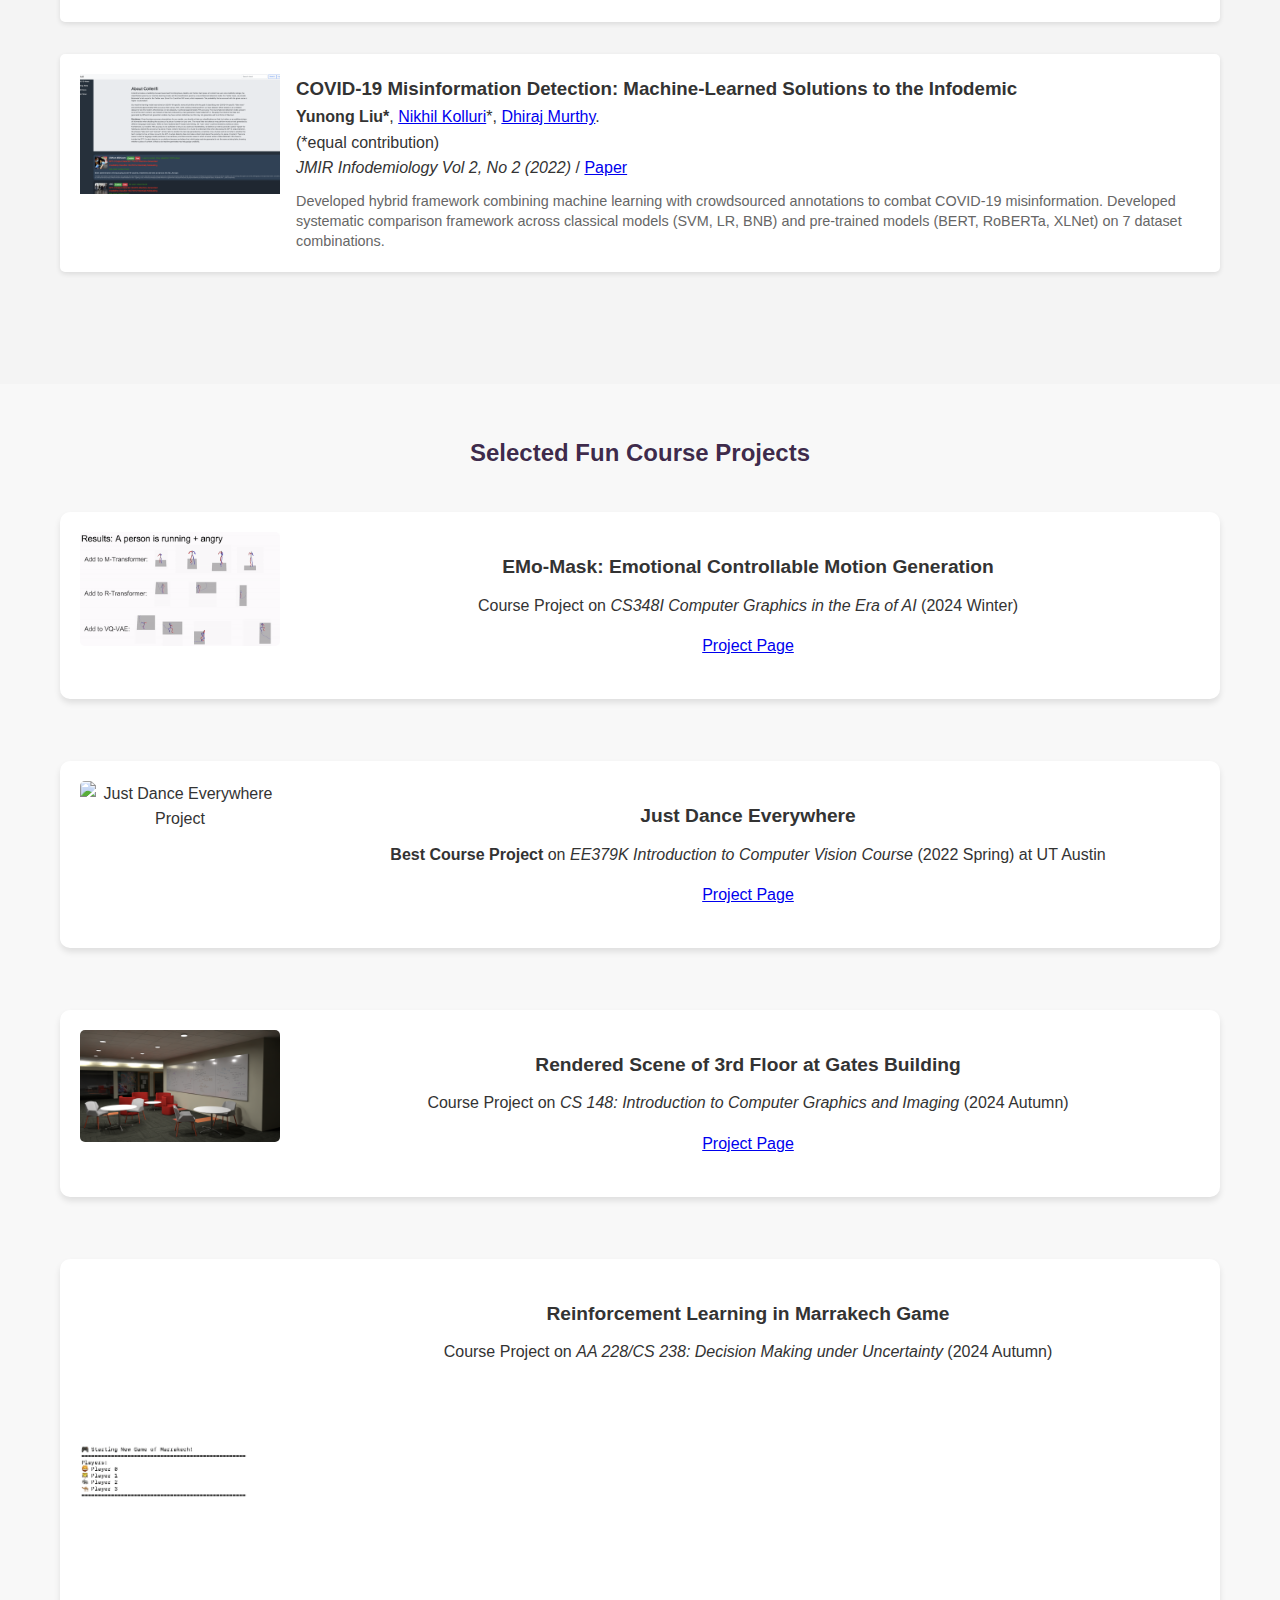
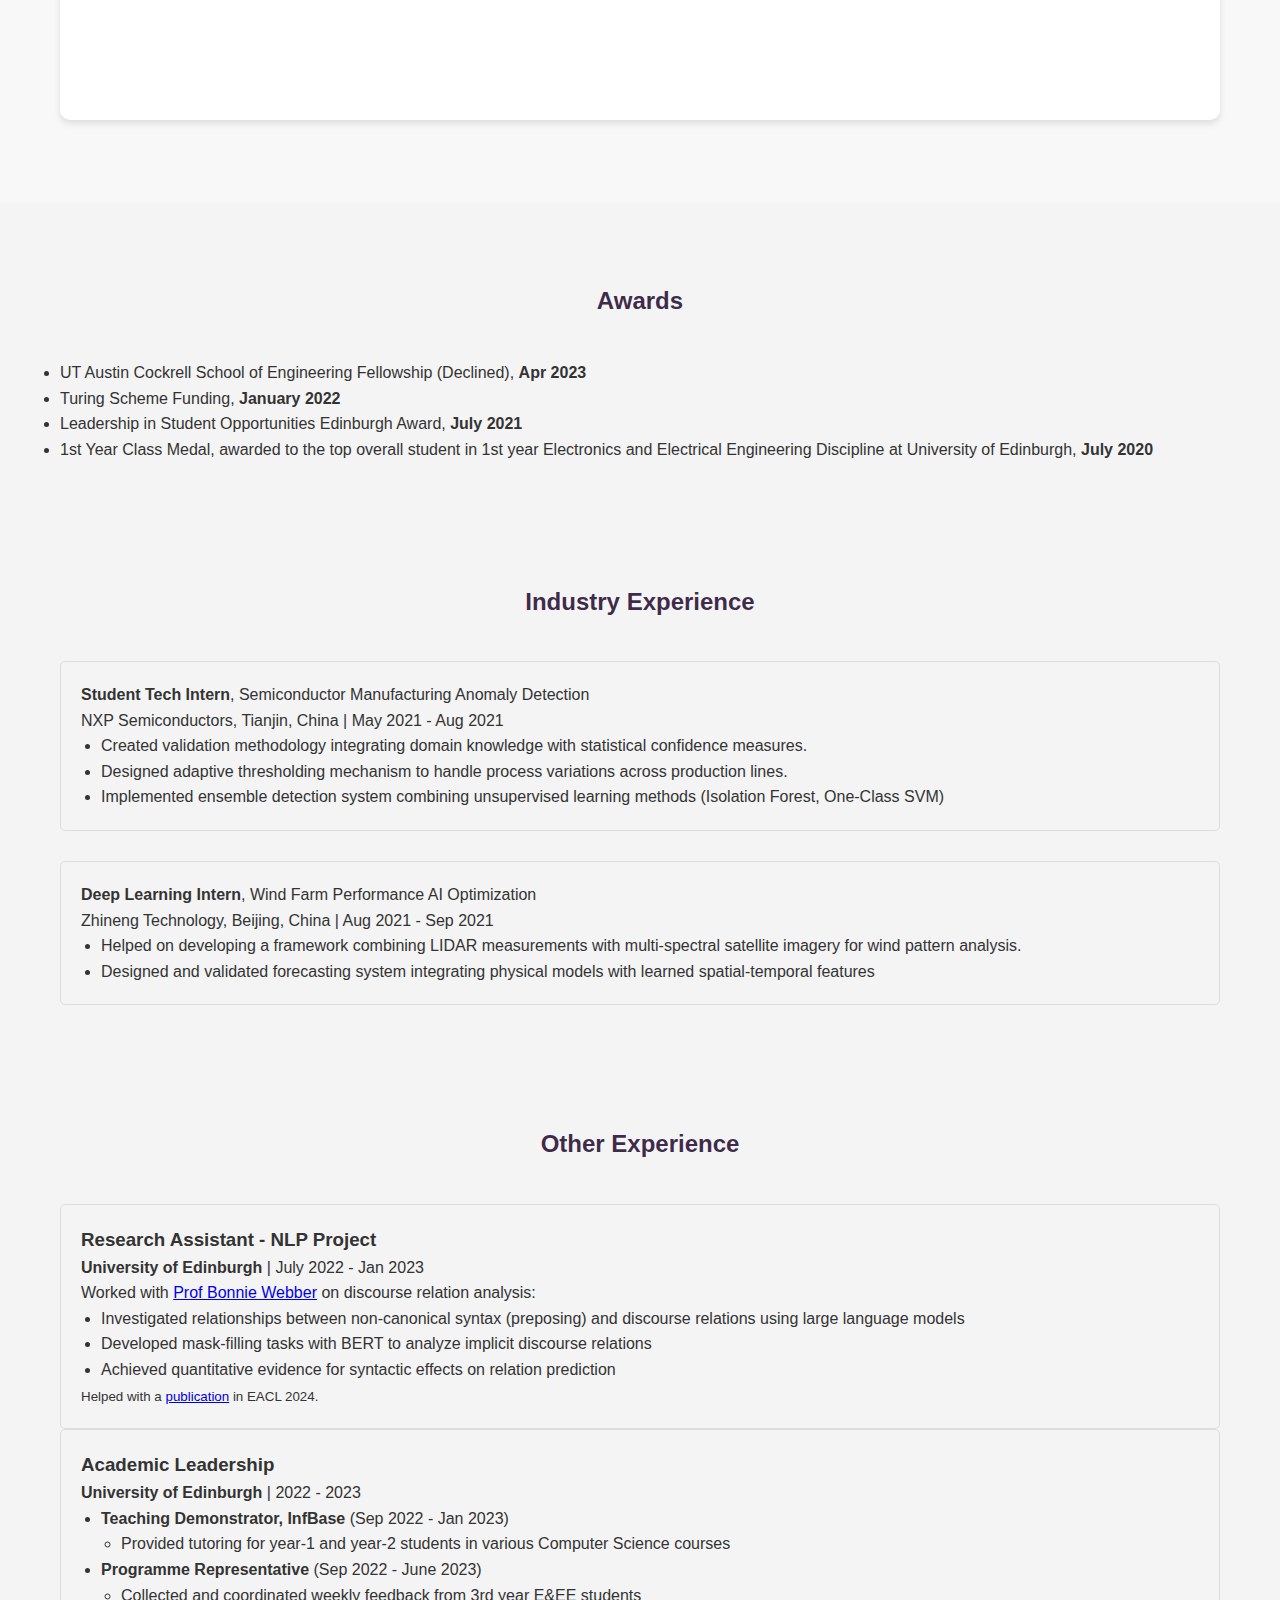
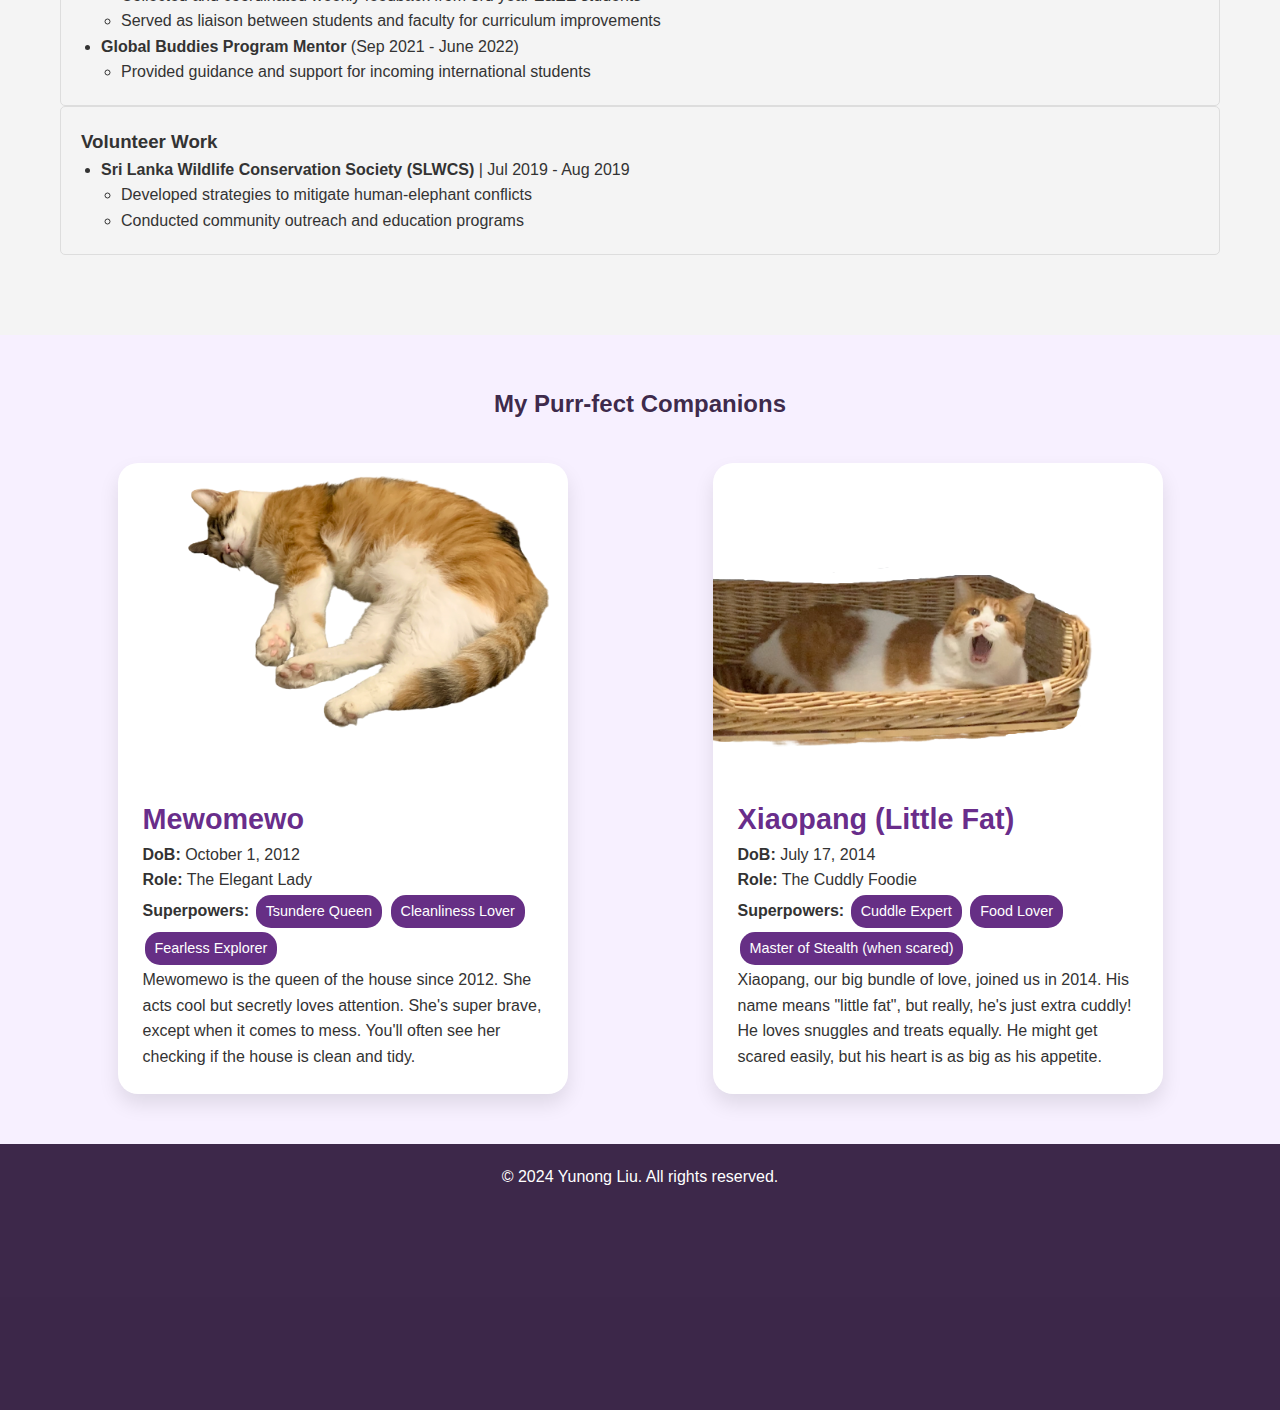
==== commit 09e844de: "?" ====
--- a/index.html
+++ b/index.html
@@ -38,7 +38,7 @@
             </ul>
         </nav>
         <div style="text-align: center; margin-top: 10px; font-size: 1.2em; color: #74279bcc;">
-            <b><p>Scared, yes. Give up? Never! 知惧而行 <br>Take the risk or lose the chance. 不负此时</p></b>
+            <b><p>Scared? Yes. Give up? Never! 知惧而行 <br>Take the risk or lose the chance. 不负此时</p></b>
         </div>
     </header>
 
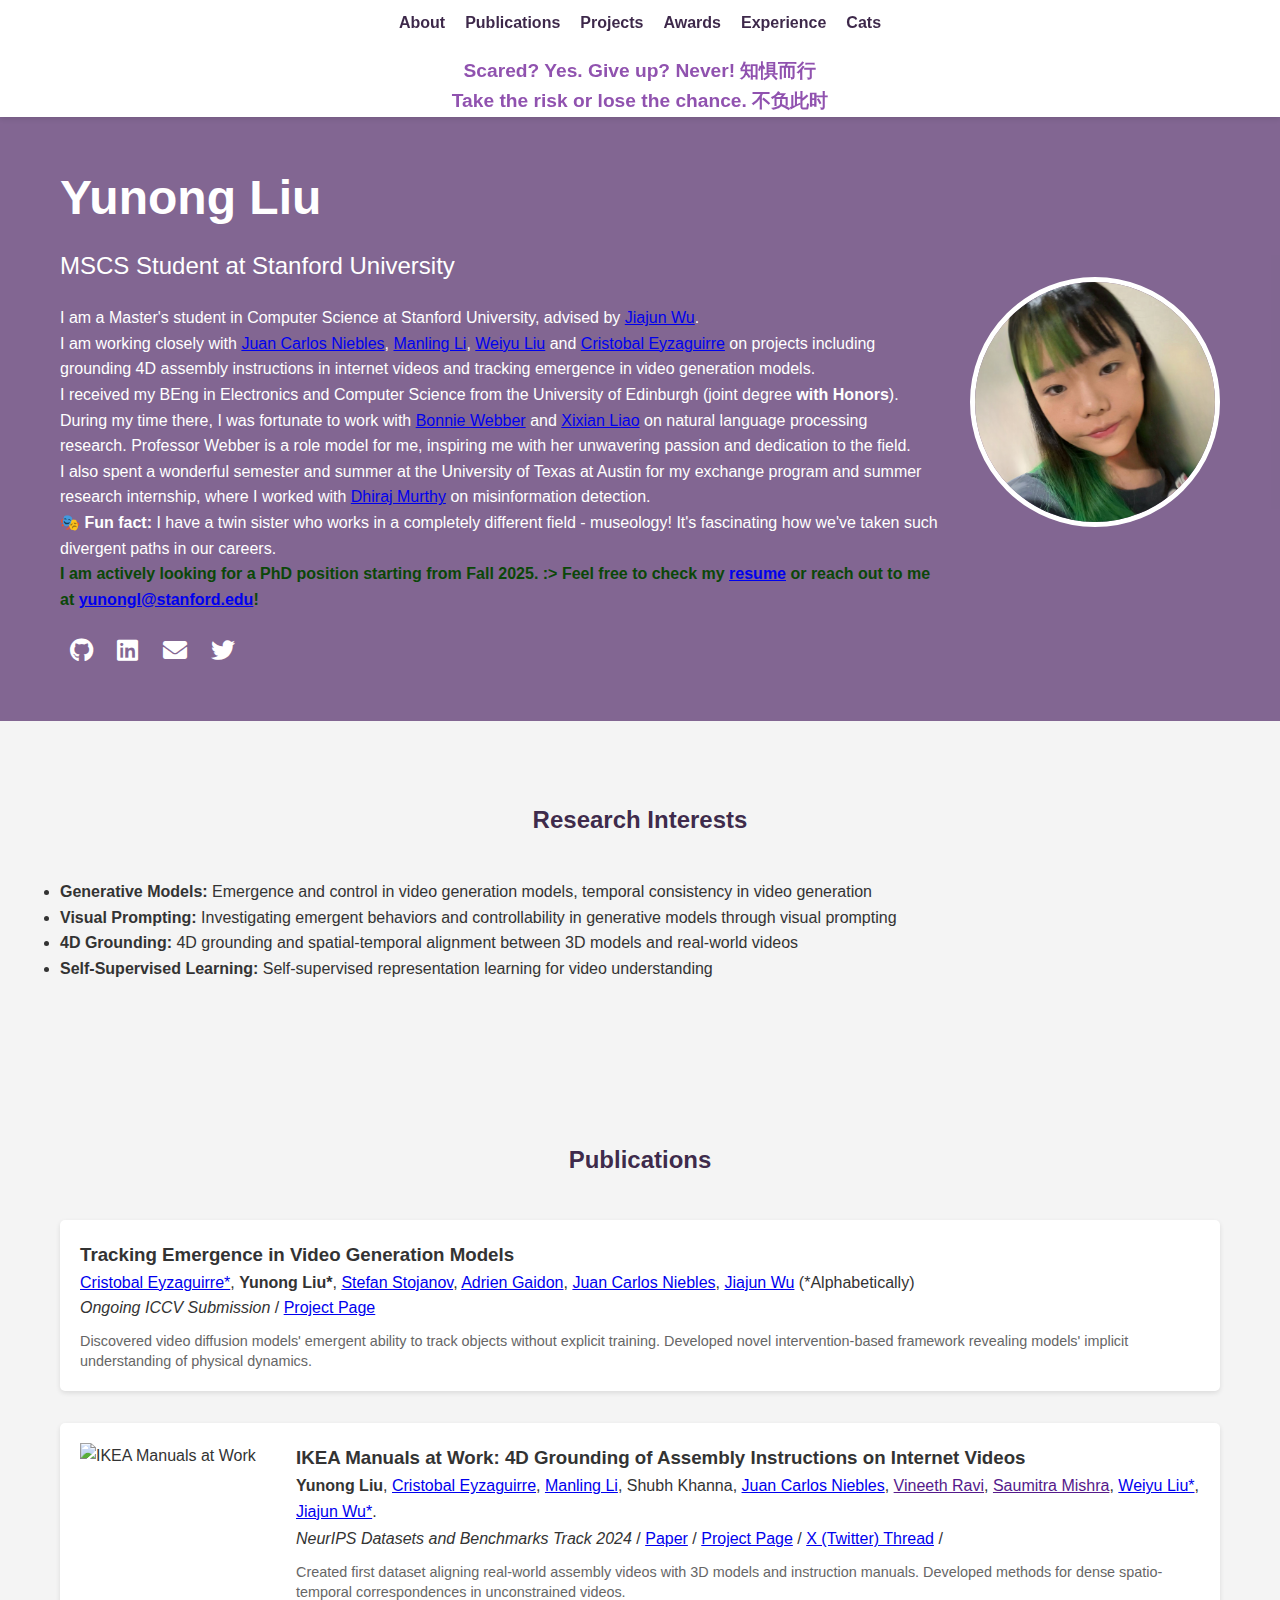
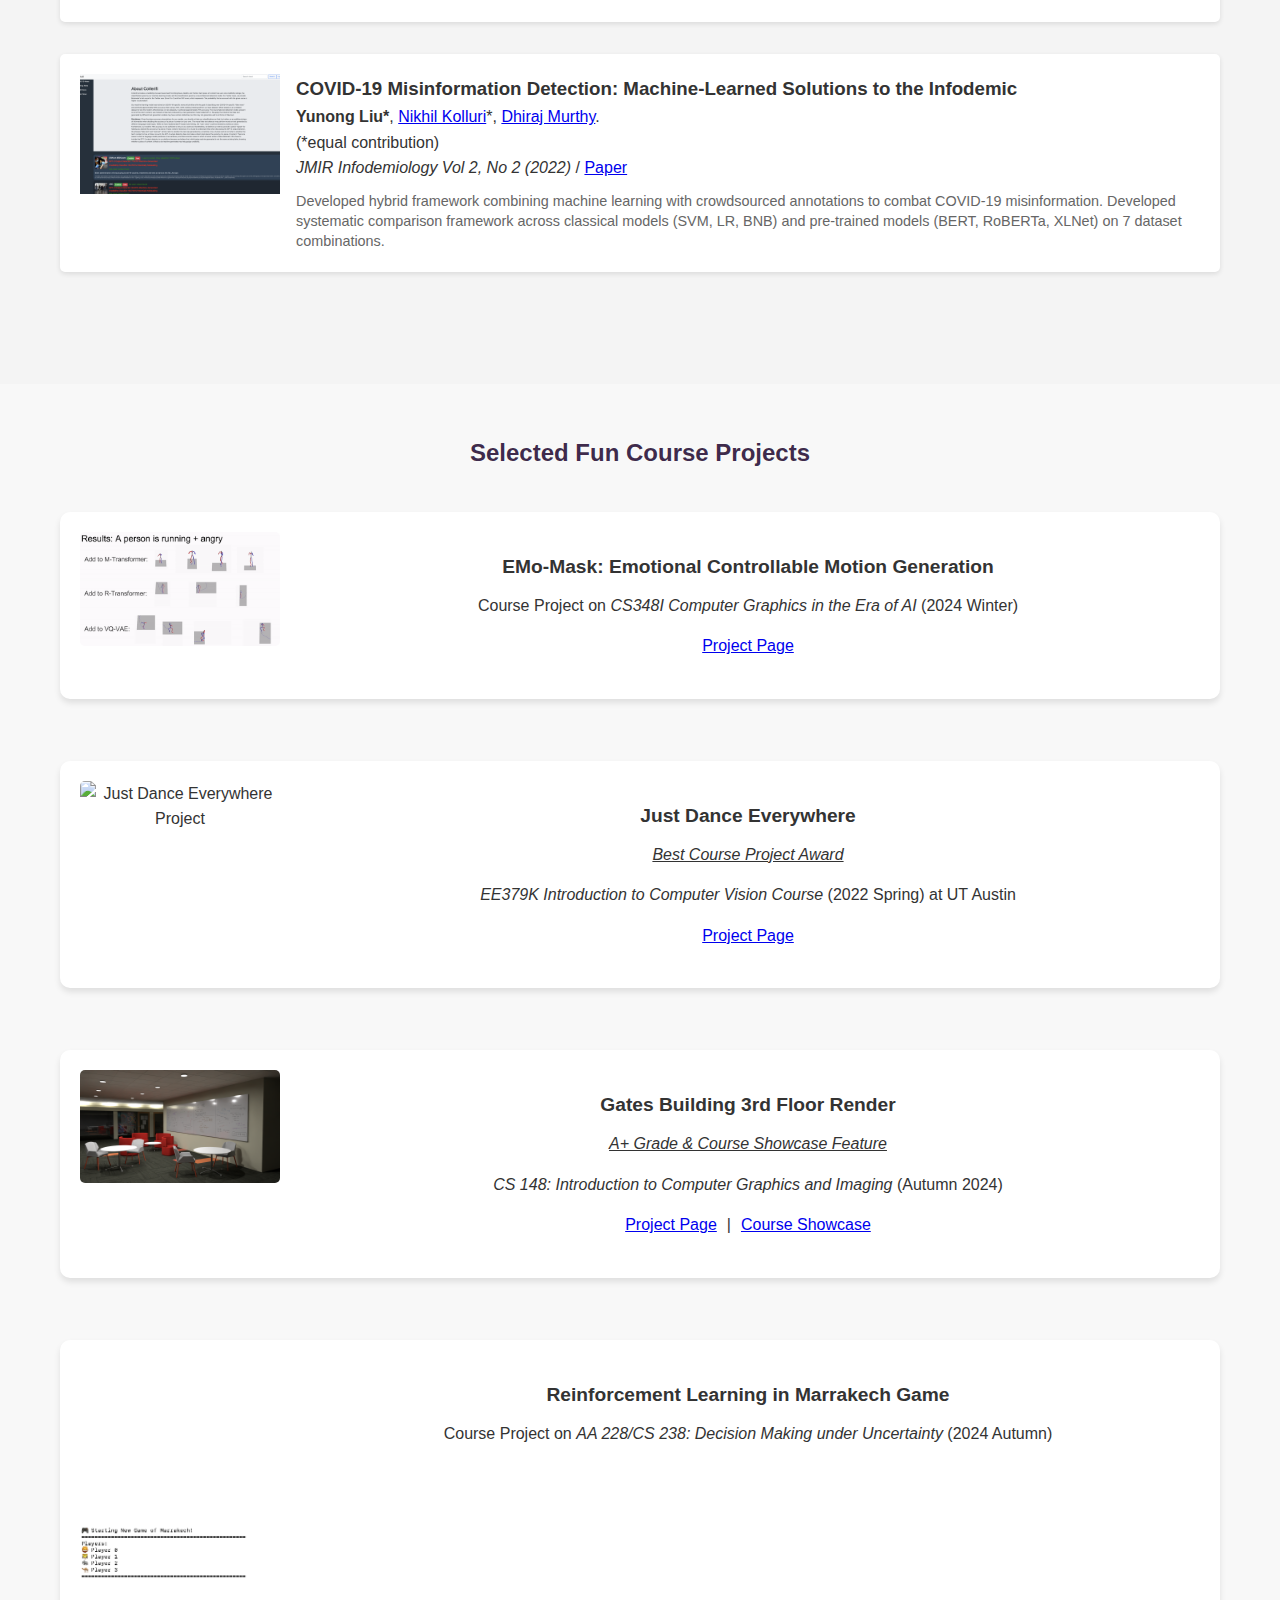
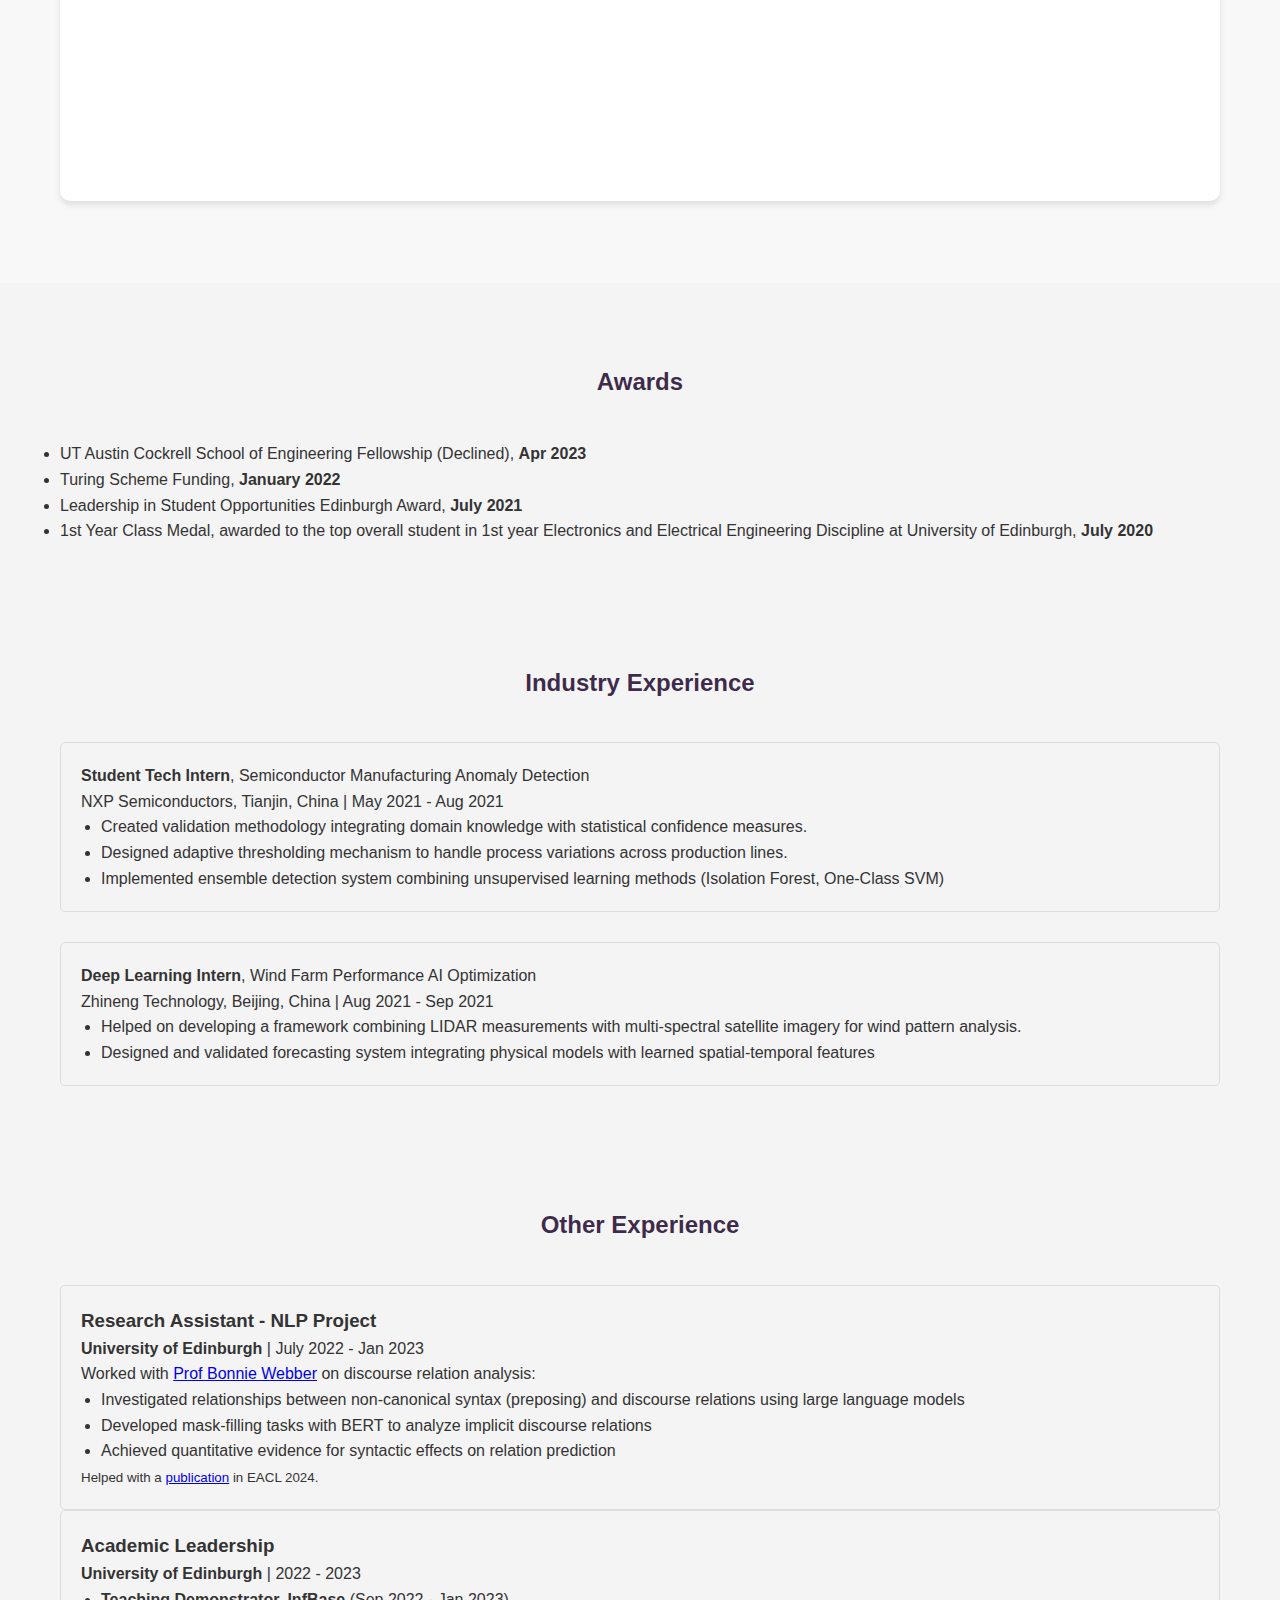
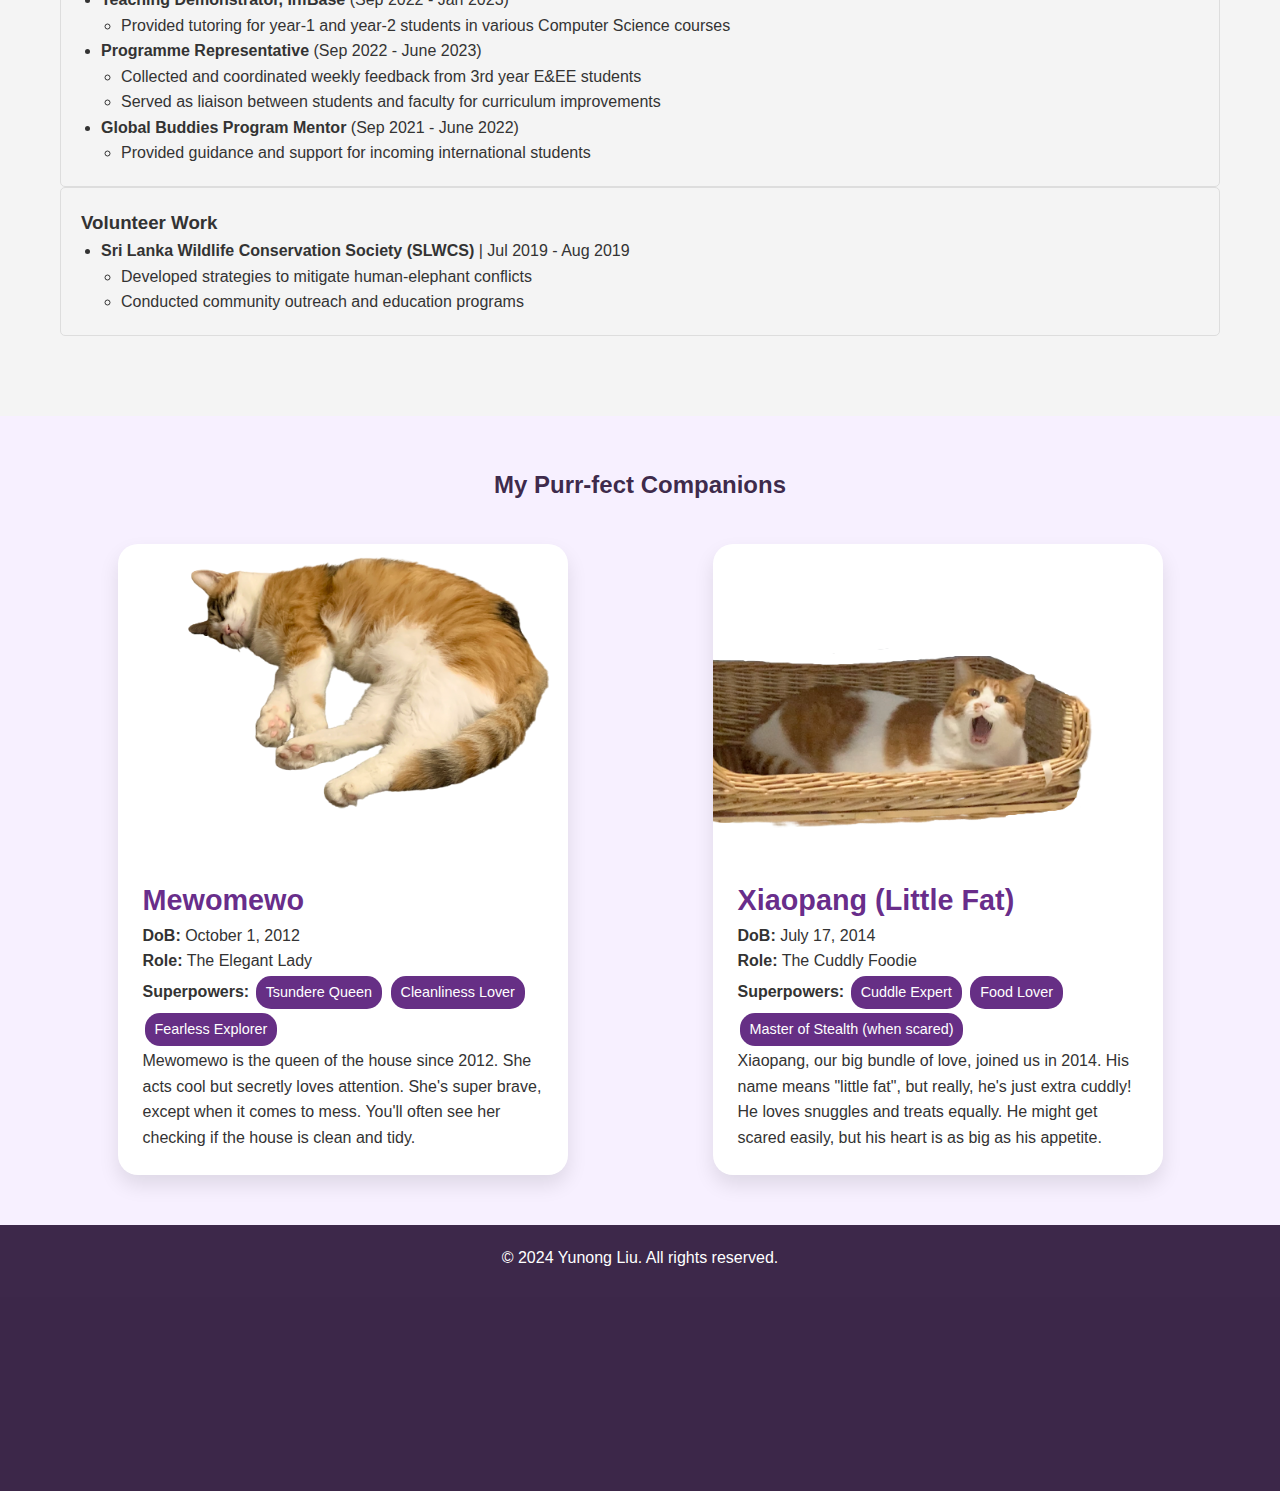
==== commit 971ec66c: "add feature" ====
--- a/index.html
+++ b/index.html
@@ -179,7 +179,8 @@
                         </div>
                         <div class="project-content">
                             <h3>Just Dance Everywhere</h3>
-                            <p> <b>Best Course Project</b> on <i> EE379K Introduction to Computer Vision Course </i> (2022 Spring) at UT Austin</p>
+                            <p><i style="text-decoration: underline;">Best Course Project Award</i></p>
+                            <p> <i> EE379K Introduction to Computer Vision Course </i> (2022 Spring) at UT Austin</p>
                             <a href="https://github.com/adiojha629/JustDance_Everywhere" target="_blank" class="button">Project Page</a>
                         </div>
                     </div>
@@ -188,9 +189,13 @@
                             <img src="images/cs148/scene_render512.png" alt="Gates 3rd Floor Project">
                         </div>
                         <div class="project-content">
-                            <h3> Rendered Scene of 3rd Floor at Gates Building</h3>
-                            <p>Course Project on <i> CS 148: Introduction to Computer Graphics and Imaging </i> (2024 Autumn)</p>
-                            <a href="images/cs148/scene_render512.png" target="_blank" class="button">Project Page</a>
+                            <h3>Gates Building 3rd Floor Render</h3>
+                            <p><i style="text-decoration: underline;">A+ Grade & Course Showcase Feature</i></p>
+                            <p><i>CS 148: Introduction to Computer Graphics and Imaging</i> (Autumn 2024)</p>
+                            <div style="display: flex; gap: 10px; justify-content: center;">
+                                <a href="images/cs148/scene_render512.png" target="_blank" class="button">Project Page</a> |
+                                <a href="https://web.stanford.edu/class/cs148/showcase.html" target="_blank" class="button">Course Showcase</a>
+                            </div>
                         </div>
                     </div>
                     <div class="project-card">
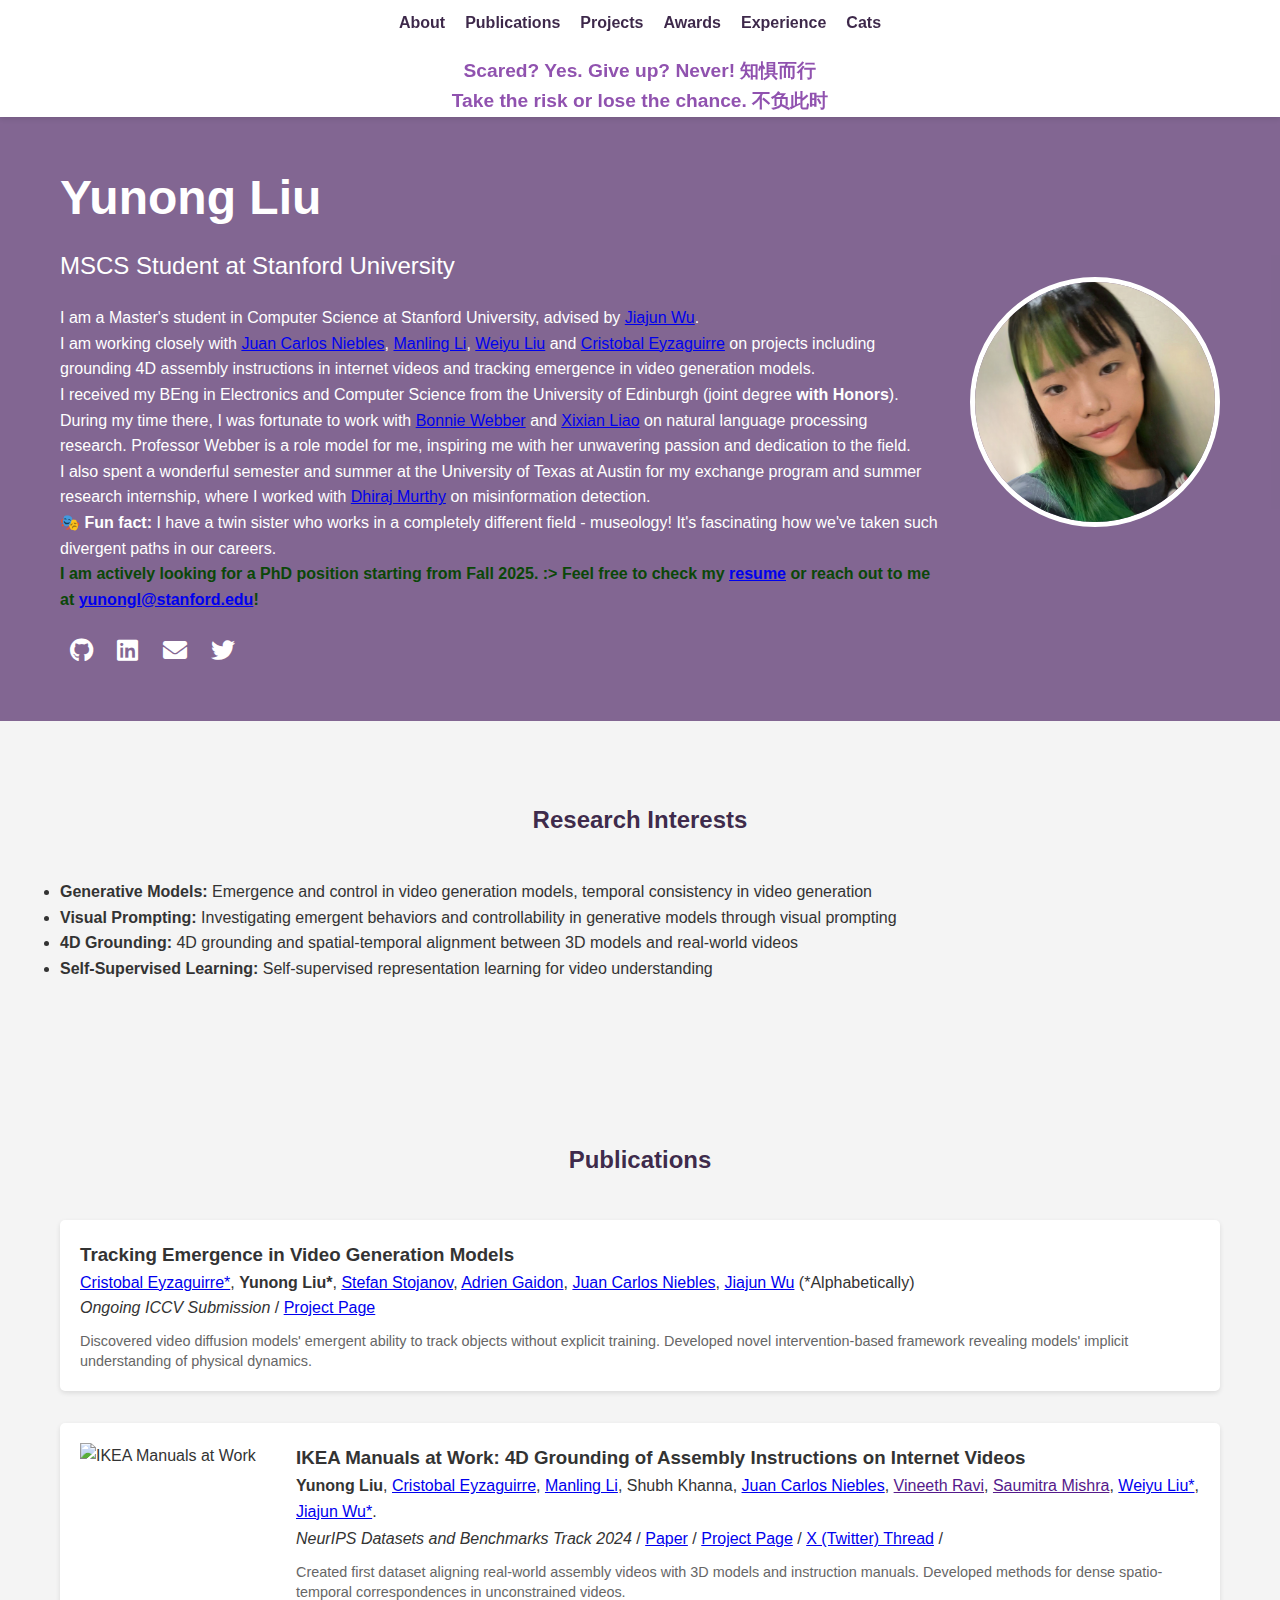
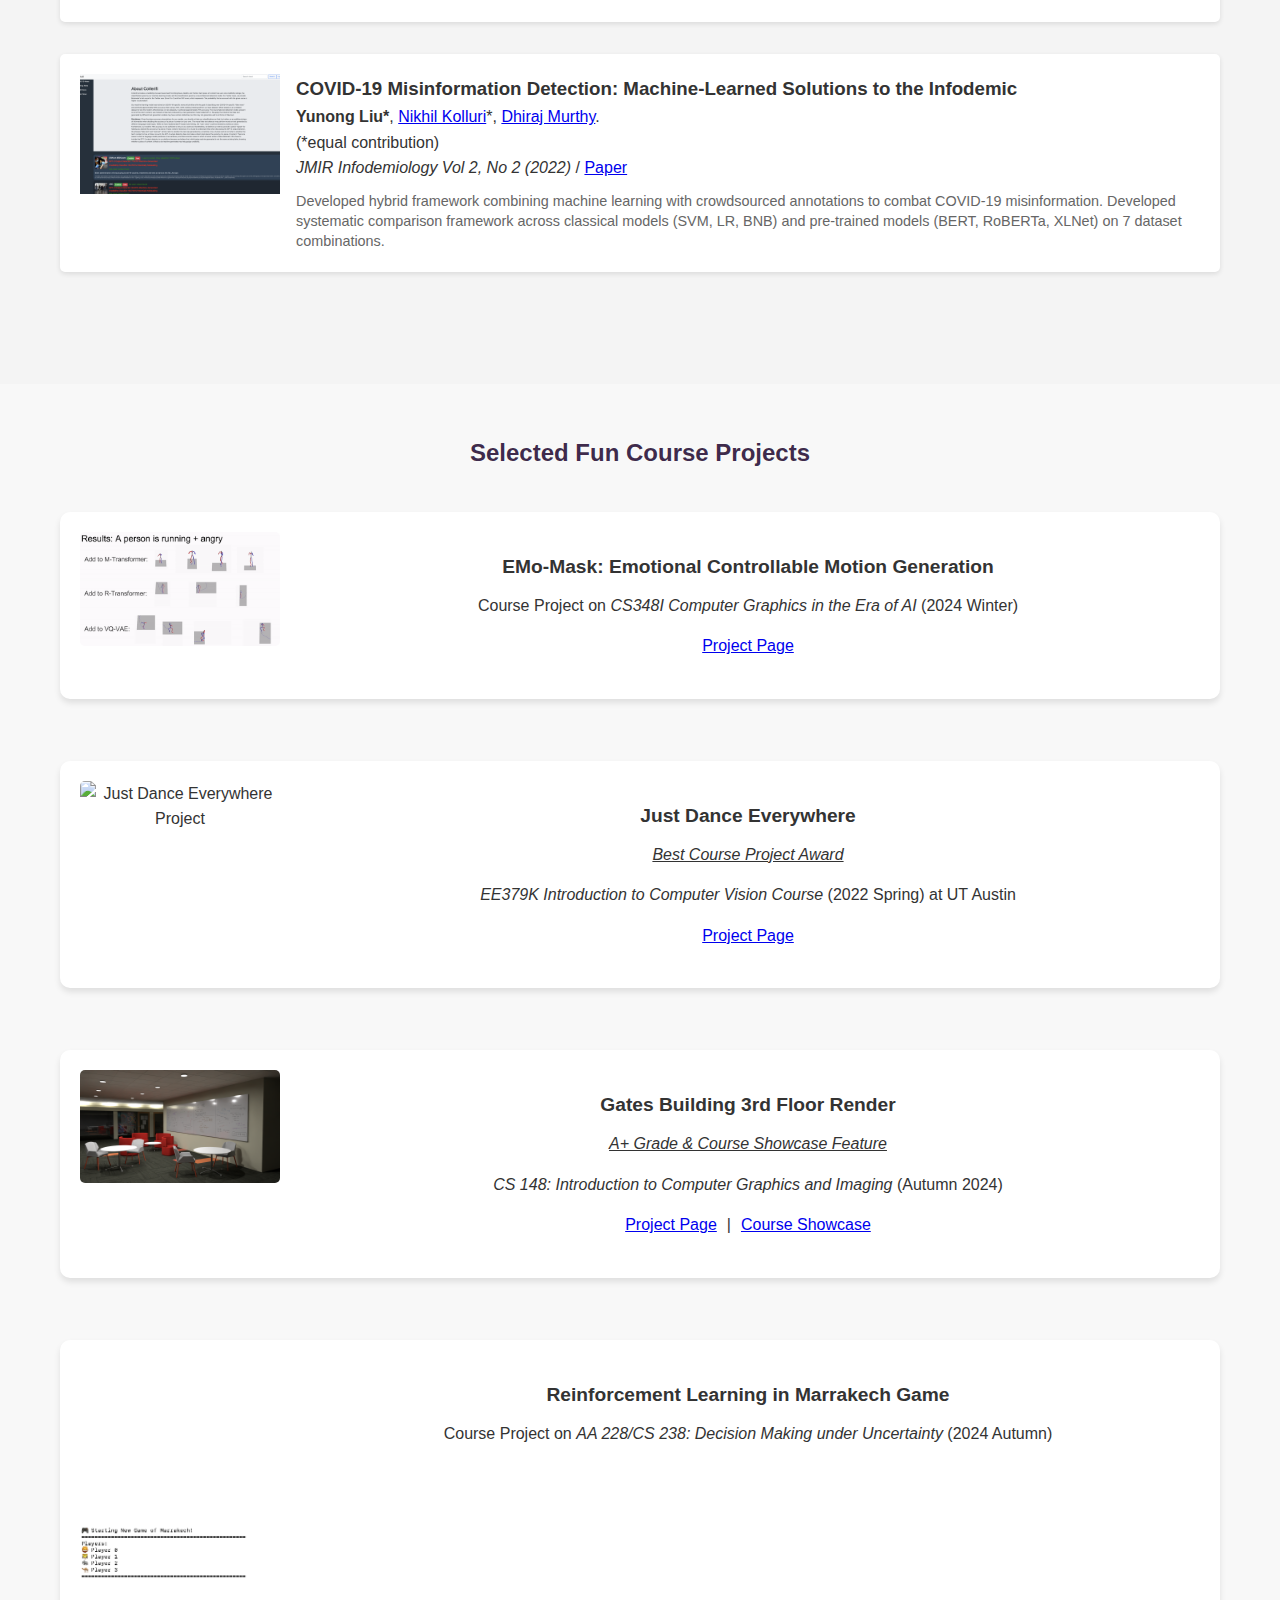
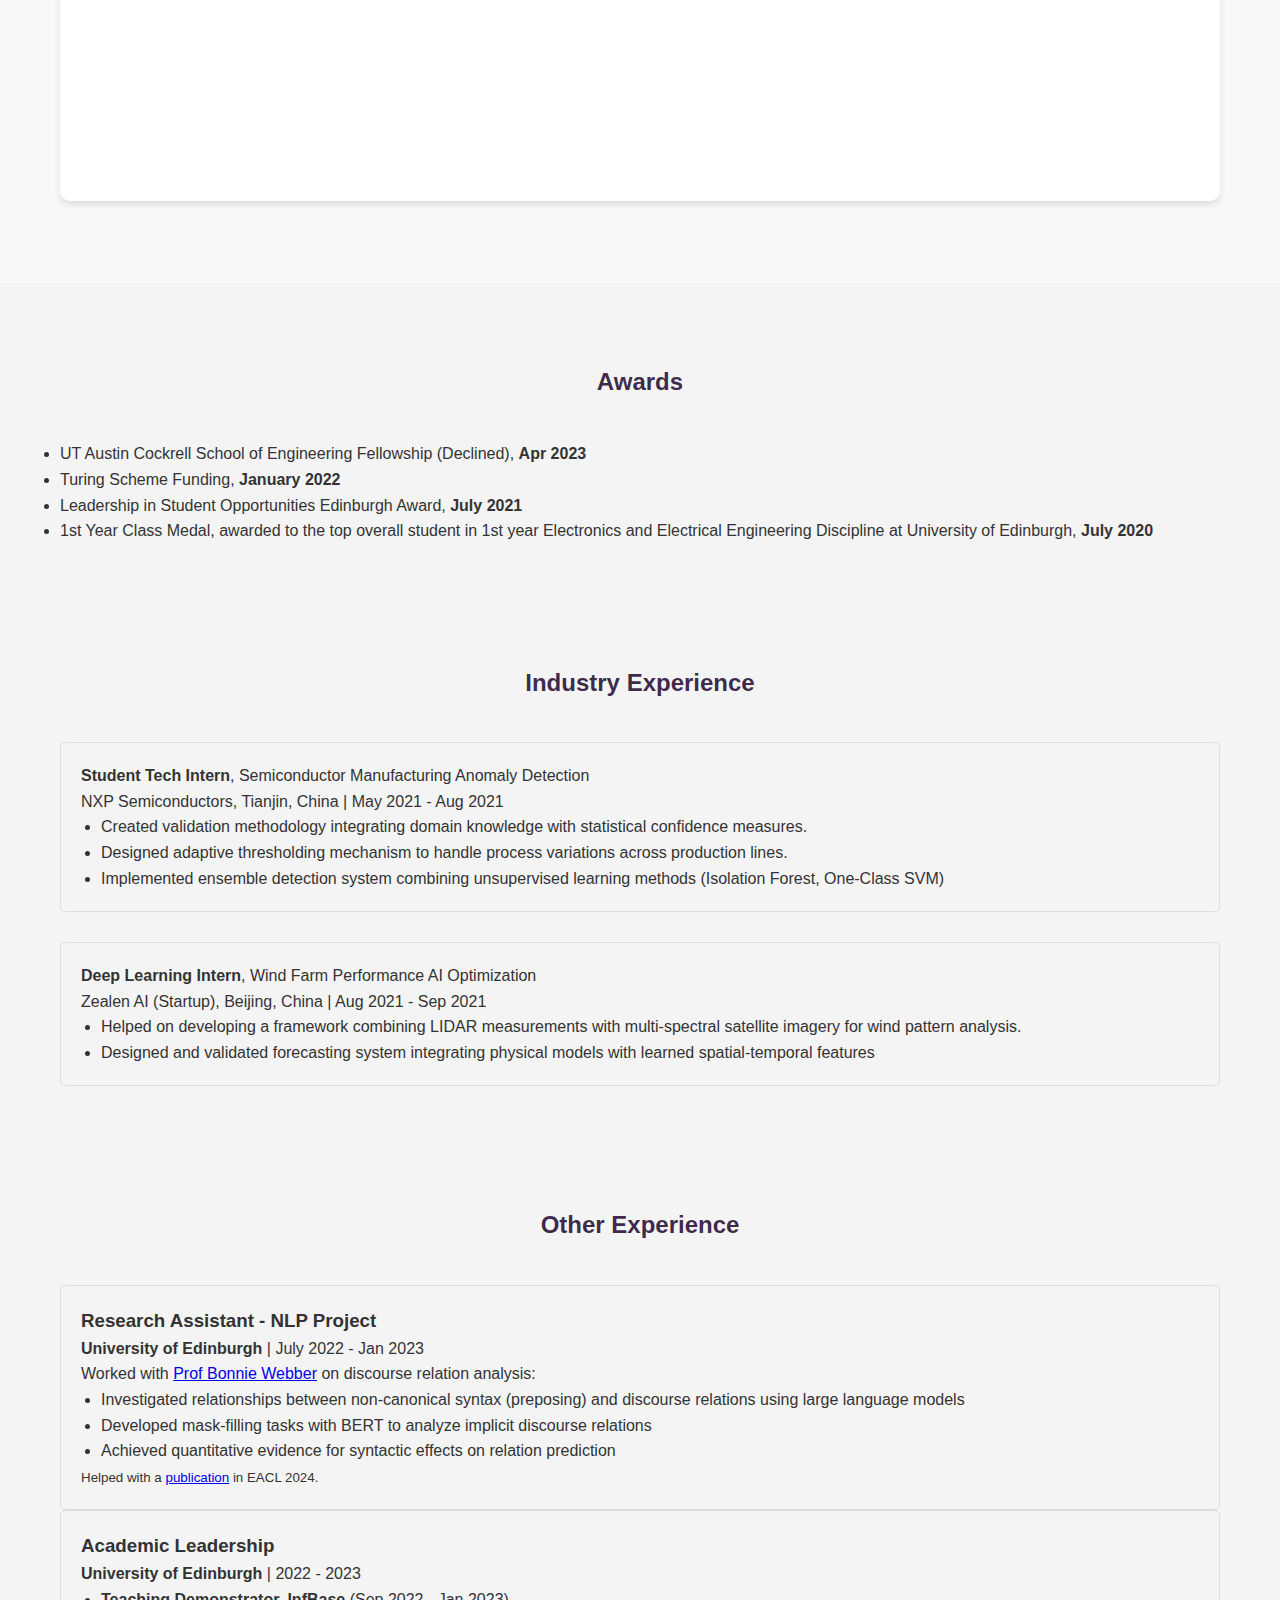
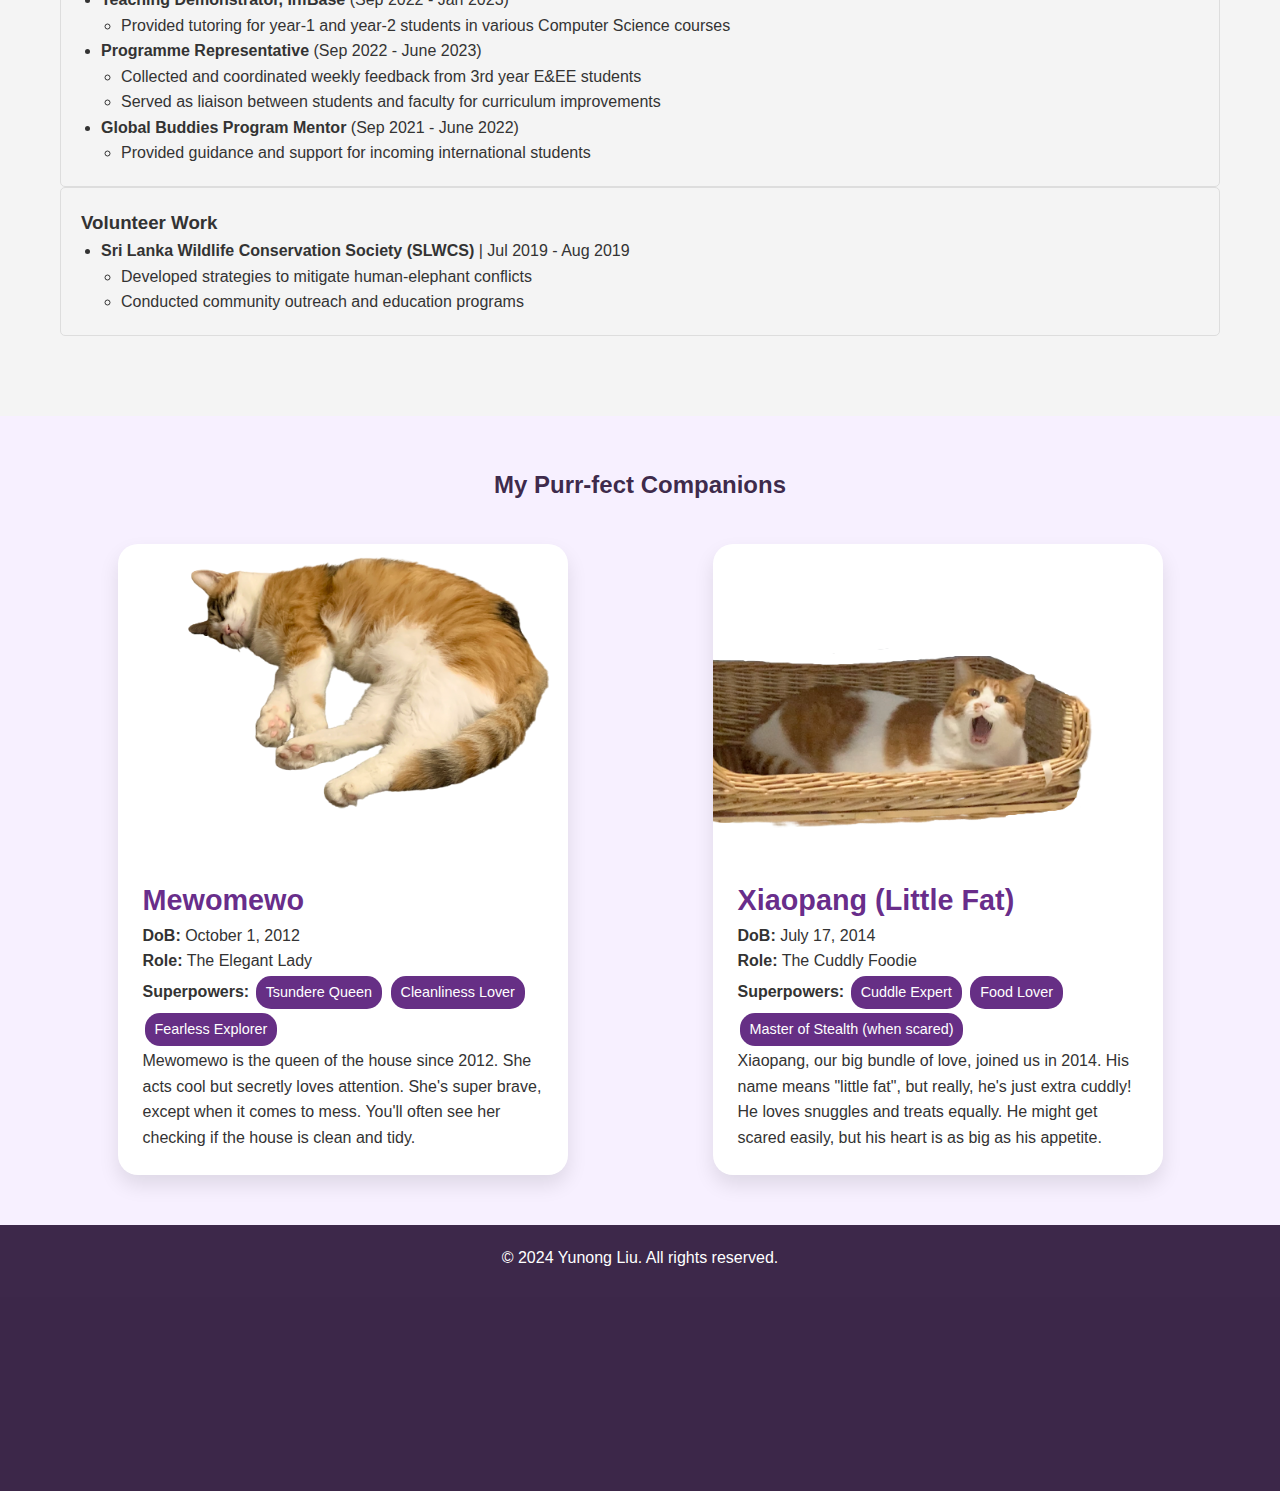
==== commit 38cf63c0: "change english name of zhineng" ====
--- a/index.html
+++ b/index.html
@@ -241,7 +241,7 @@
 
                     <div class="experience-item">
                         <p><strong>Deep Learning Intern</strong>, Wind Farm Performance AI Optimization</p>
-                        <p>Zhineng Technology, Beijing, China | Aug 2021 - Sep 2021</p>
+                        <p>Zealen AI (Startup), Beijing, China | Aug 2021 - Sep 2021</p>
                         <ul>
                             <li>Helped on developing a framework combining LIDAR measurements with multi-spectral satellite imagery for wind pattern analysis.</li>
                             <li>Designed and validated forecasting system integrating physical models with learned spatial-temporal features</li>
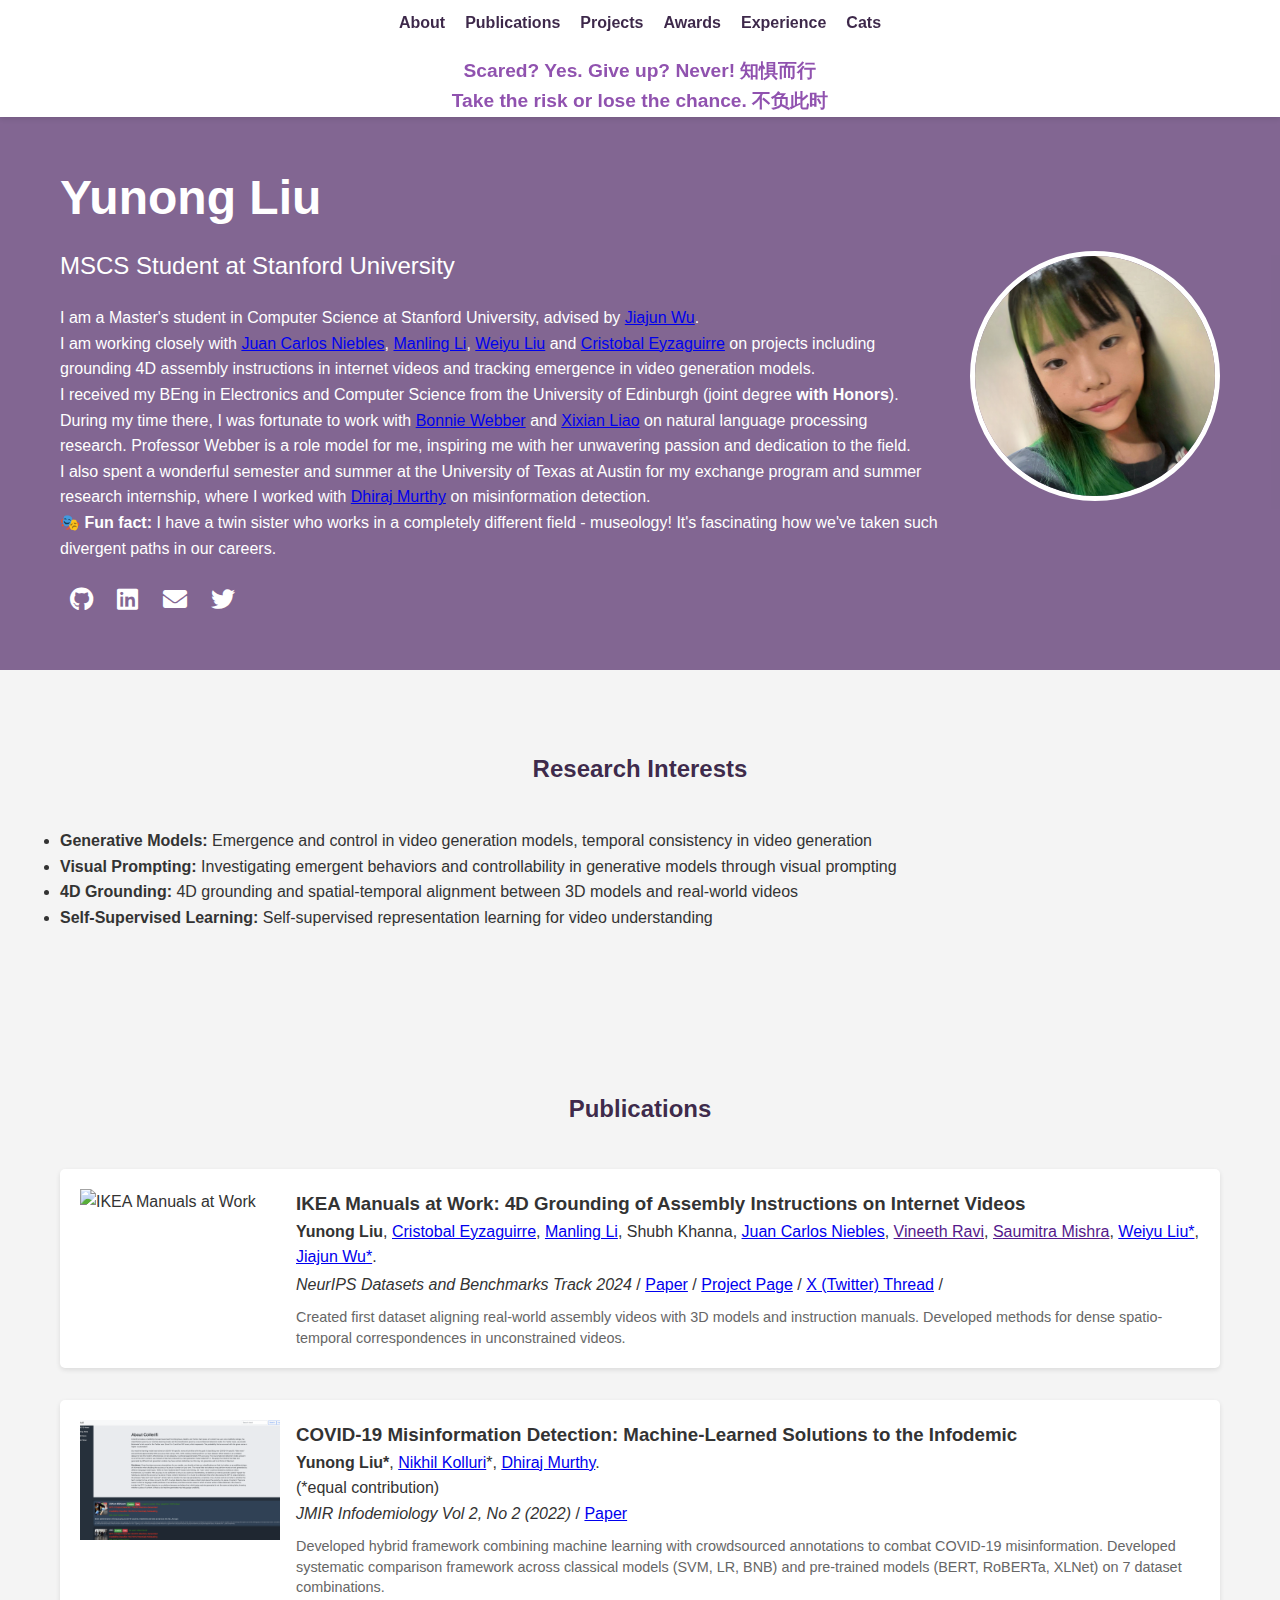
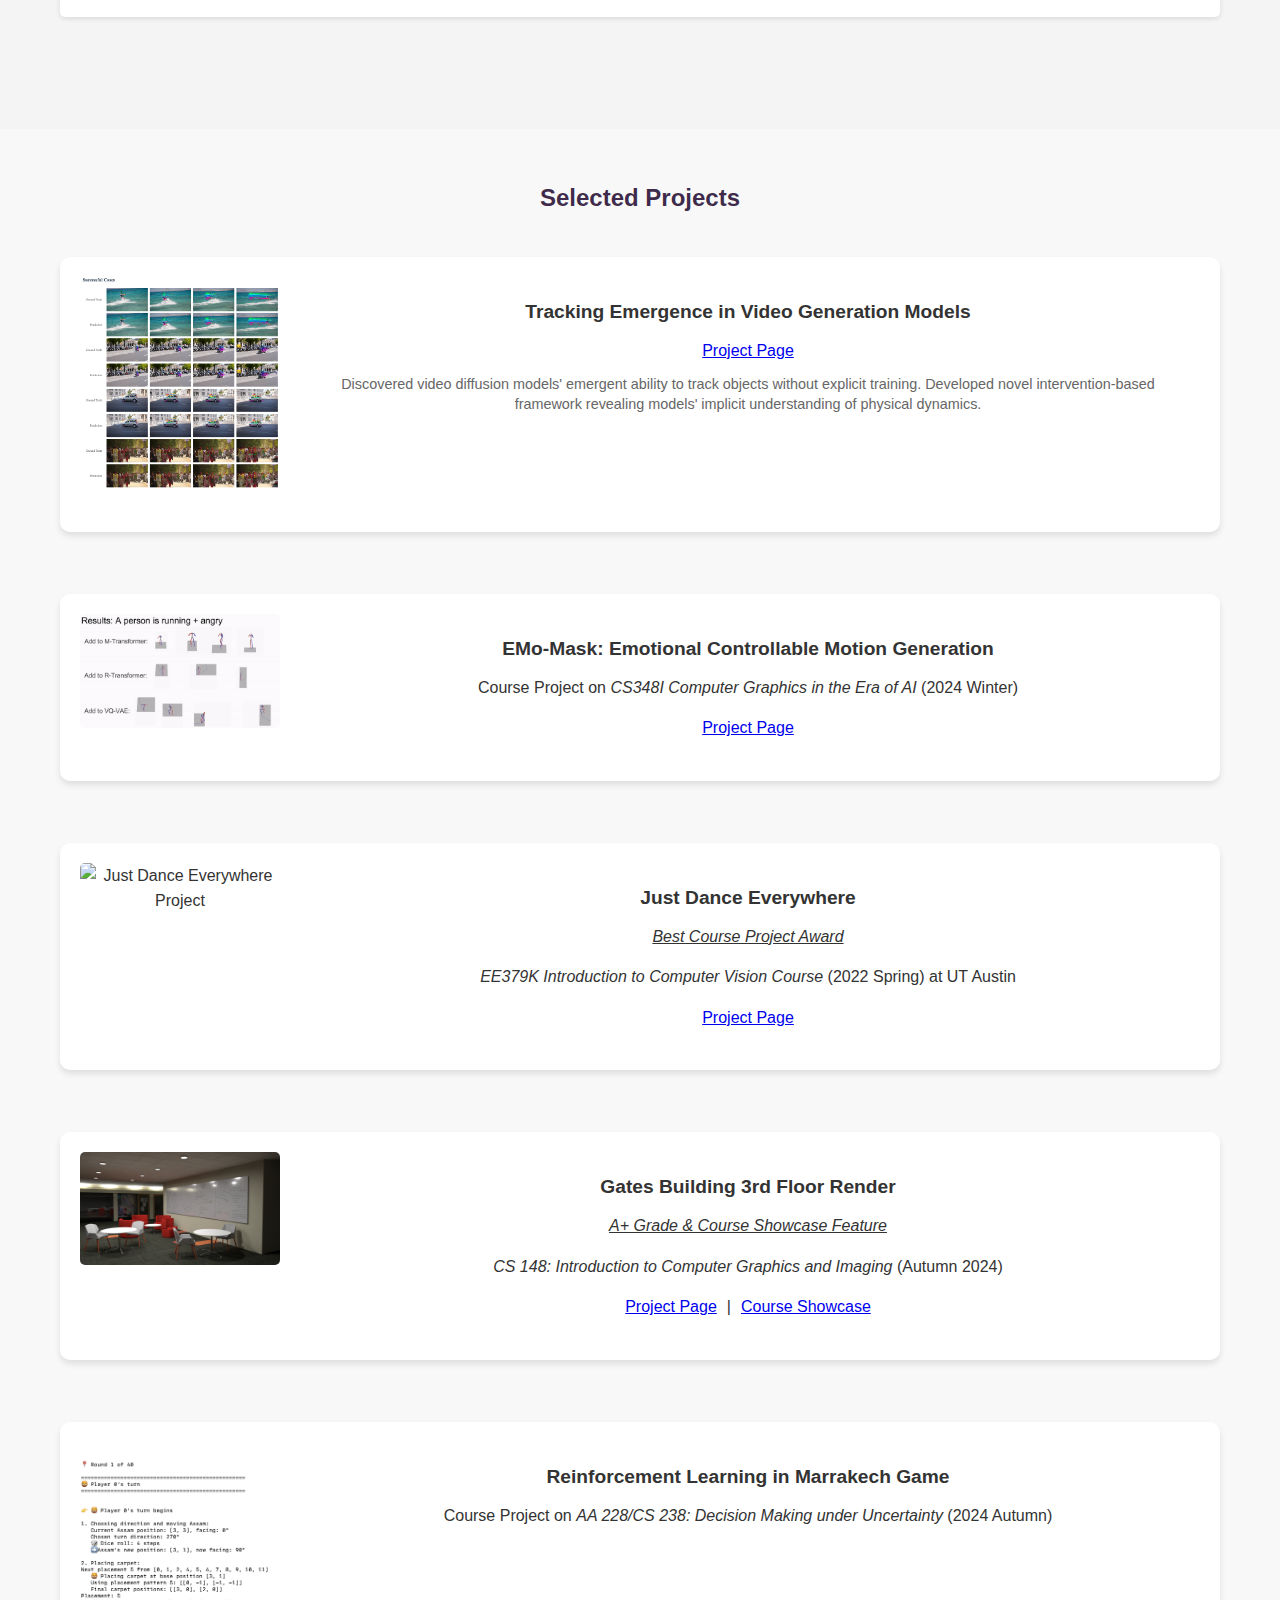
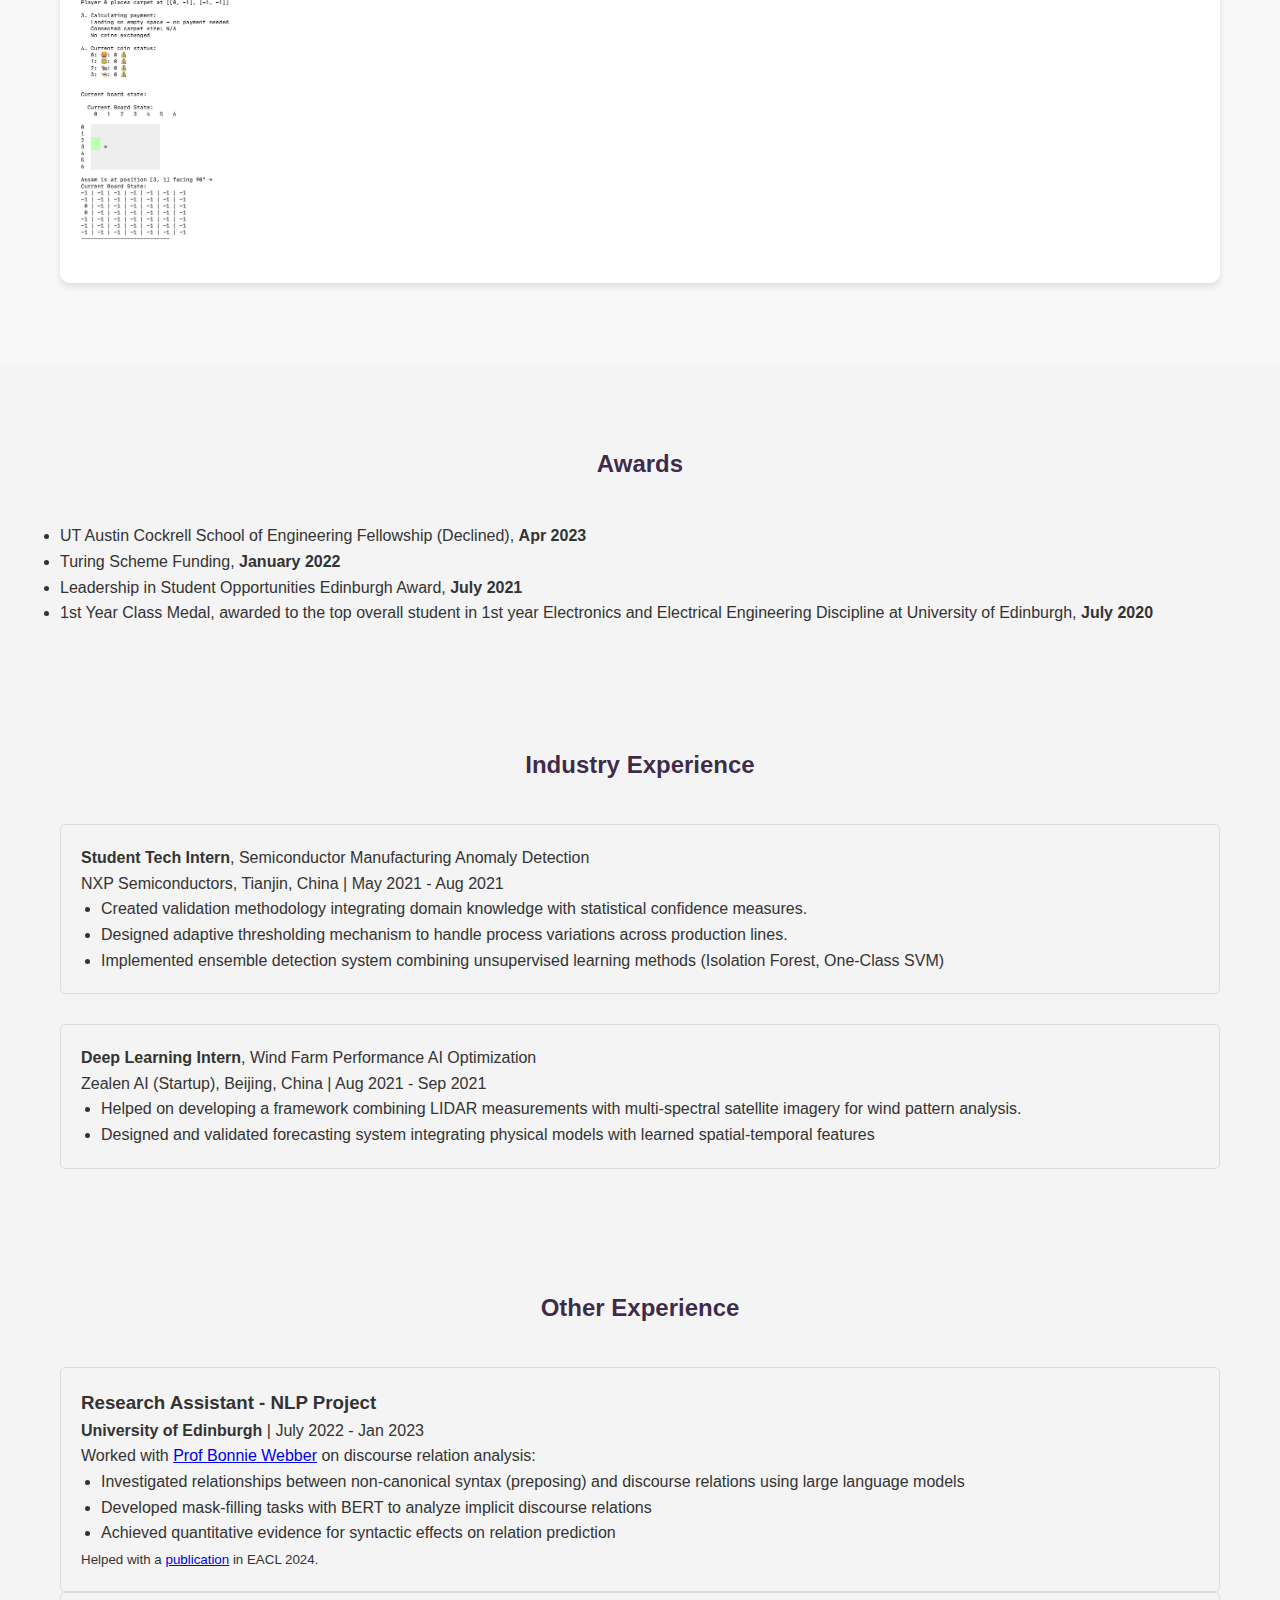
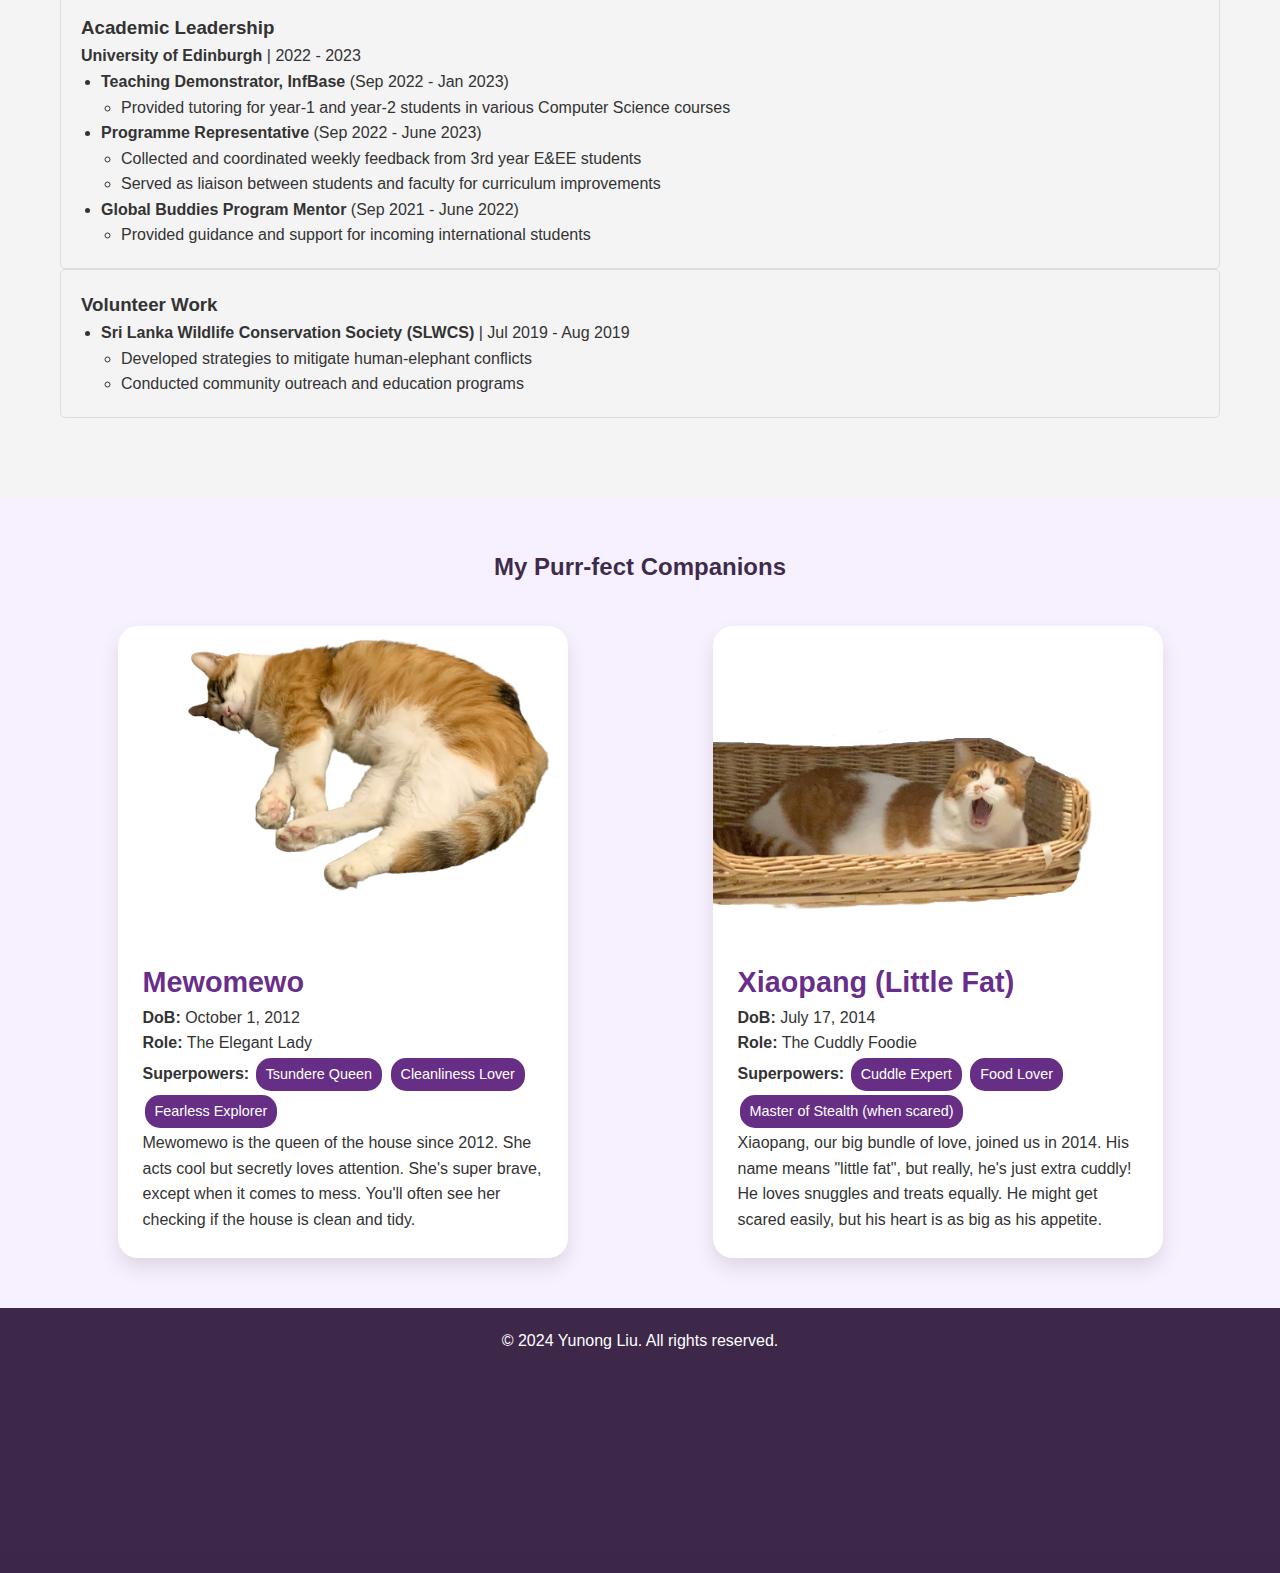
==== commit b57e351a: "remove iccv, remove looking for phd and resume" ====
--- a/index.html
+++ b/index.html
@@ -57,7 +57,7 @@
                         <p>I also spent a wonderful semester and summer at the University of Texas at Austin for my exchange program and summer research internship, where I worked with <a href="https://journalism.utexas.edu/faculty/dhiraj-murthy">Dhiraj Murthy</a> on misinformation detection.</p>
                         <p><strong>🎭 Fun fact:</strong> I have a twin sister who works in a completely different field - museology! It's fascinating how we've taken such divergent paths in our careers.</p>
     
-                        <font color="rgba(234, 47, 47, 0.839);"> <b>I am actively looking for a PhD position starting from Fall 2025. :> Feel free to check my <a href="files/resume.pdf">resume</a> or reach out to me at <a href="mailto:yunongl@stanford.edu">yunongl@stanford.edu</a>!</b></font>
+                        <!-- <font color="rgba(234, 47, 47, 0.839);"> <b>I am actively looking for a PhD position starting from Fall 2025. :> Feel free to check my <a href="files/resume.pdf">resume</a> or reach out to me at <a href="mailto:yunong.liu20@gmail.com">yunong.liu20@gmail.com</a>!</b></font> -->
 
 
                         <div class="social-links">
@@ -91,20 +91,6 @@
             <div class="container">
                 <h2>Publications</h2>
                 <div class="publication-list">
-                    <div class="publication-item">
-                        <div class="publication-content">
-                            <h3>Tracking Emergence in Video Generation Models</h3>
-                            <p><a href="https://ceyzaguirre4.github.io">Cristobal Eyzaguirre*</a>, <b>Yunong Liu*</b>, <a href="https://sstojanov.github.io">Stefan Stojanov</a>, <a href="https://adriengaidon.com">Adrien Gaidon</a>, <a href="https://www.niebles.net">Juan Carlos Niebles</a>, <a href="https://jiajunwu.com">Jiajun Wu</a> (*Alphabetically)</p>
-                            <div>
-                                <span class="venue"><i>Ongoing ICCV Submission</i></span> /
-                                <span class="tag"><a href="https://yunongliu1.github.io/video-tracking-webpage/">Project Page</a></span>
-                            </div>
-                            <p class="publication-description">
-                                Discovered video diffusion models' emergent ability to track objects without explicit training. Developed novel intervention-based framework revealing models' implicit understanding of physical dynamics.
-                            </p>
-                        </div>
-                    </div>
-
                     <div class="publication-item">
                         <div class="publication-gif">
                             <img src="images/ikea_video.gif" alt="IKEA Manuals at Work">
@@ -160,8 +146,23 @@
 
         <section id="projects">
             <div class="container">
-                <h2>Selected Fun Course Projects</h2>
+                <h2>Selected Projects</h2>
+                
                 <div class="project-grid">
+                    <div class="project-card">
+                        <div class="project-image">
+                            <img src="images/svd_pts_tracking/svd_pts_tracking.png" alt="Tracking Emergence in Video Generation Models">
+                        </div>
+                        <div class="project-content">
+                            <h3>Tracking Emergence in Video Generation Models</h3>
+                            <div>
+                                <span class="tag"><a href="https://yunongliu1.github.io/video-tracking-webpage/">Project Page</a></span>
+                            </div>
+                            <p class="publication-description">
+                                Discovered video diffusion models' emergent ability to track objects without explicit training. Developed novel intervention-based framework revealing models' implicit understanding of physical dynamics.
+                            </p>
+                        </div>
+                    </div>
                     <div class="project-card">
                         <div class="project-image">
                             <img src="images/emomask/emomask.gif" alt="EMo-Mask Project">
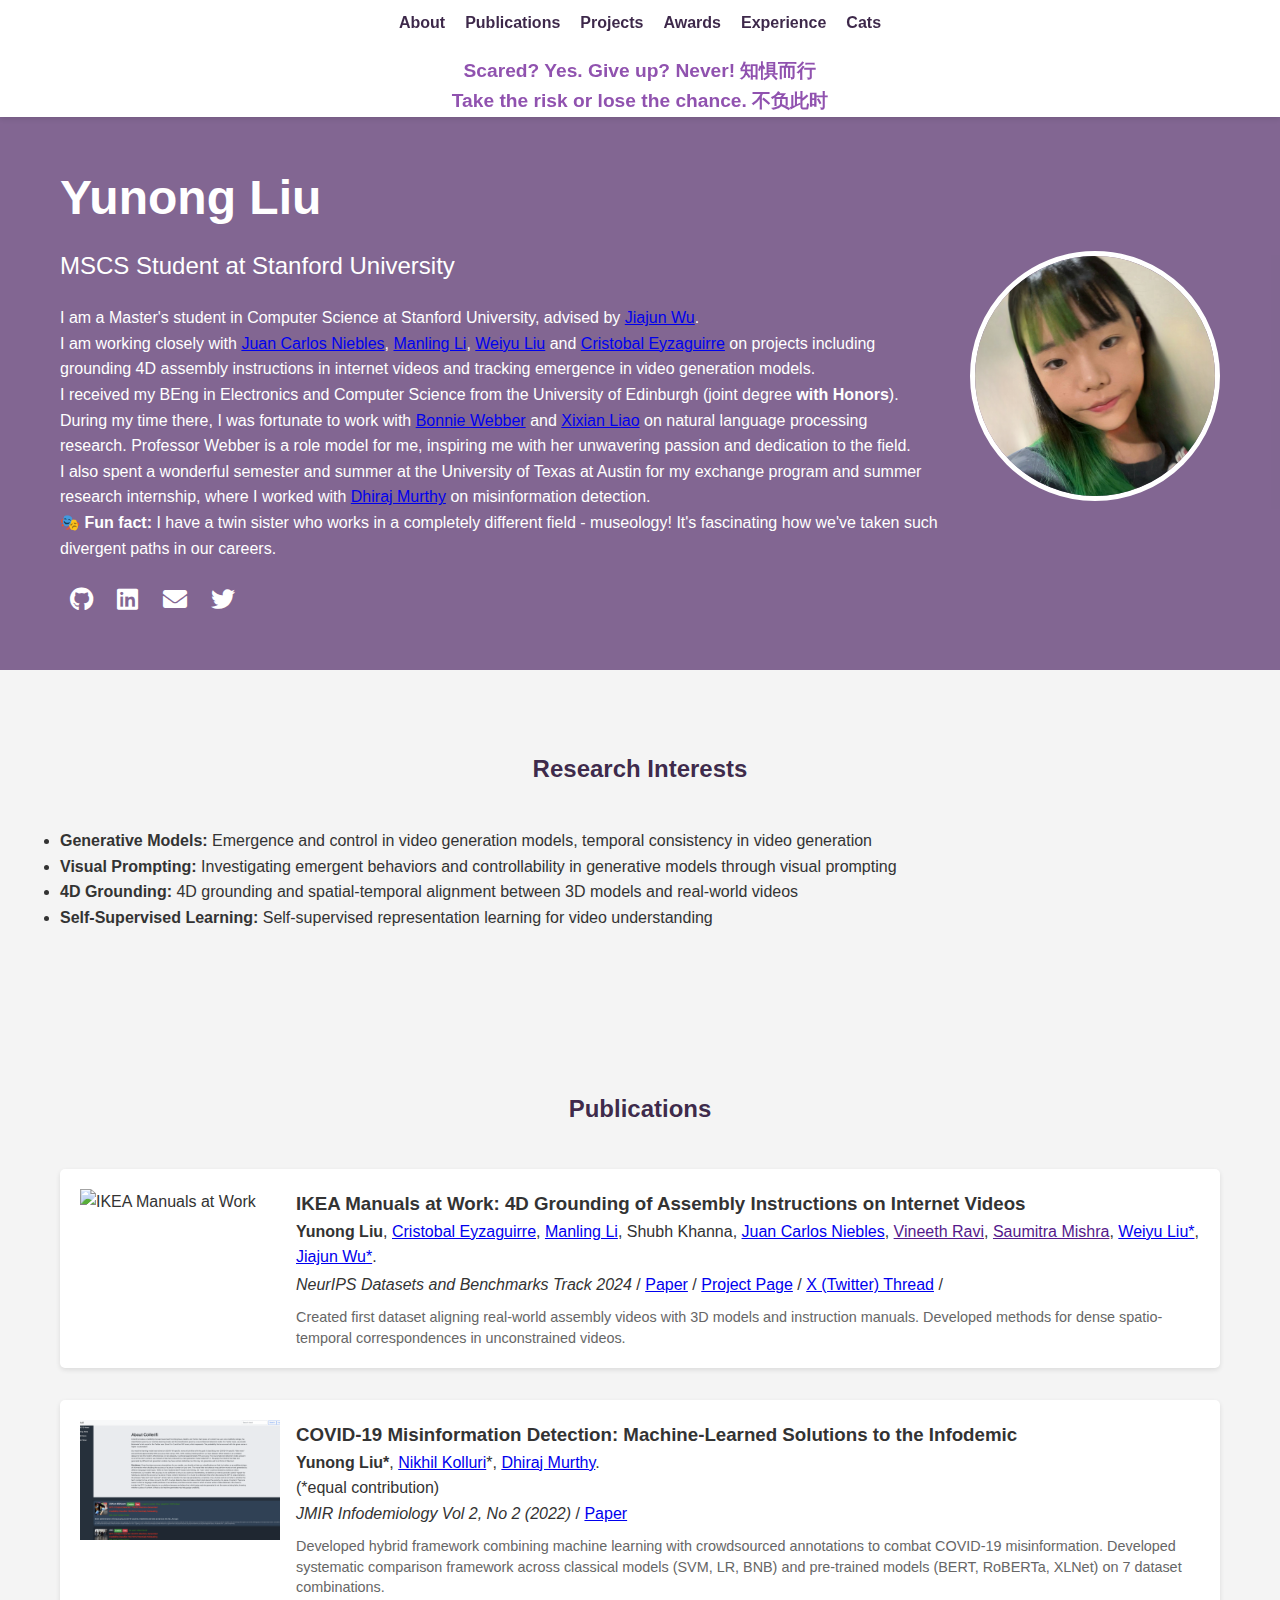
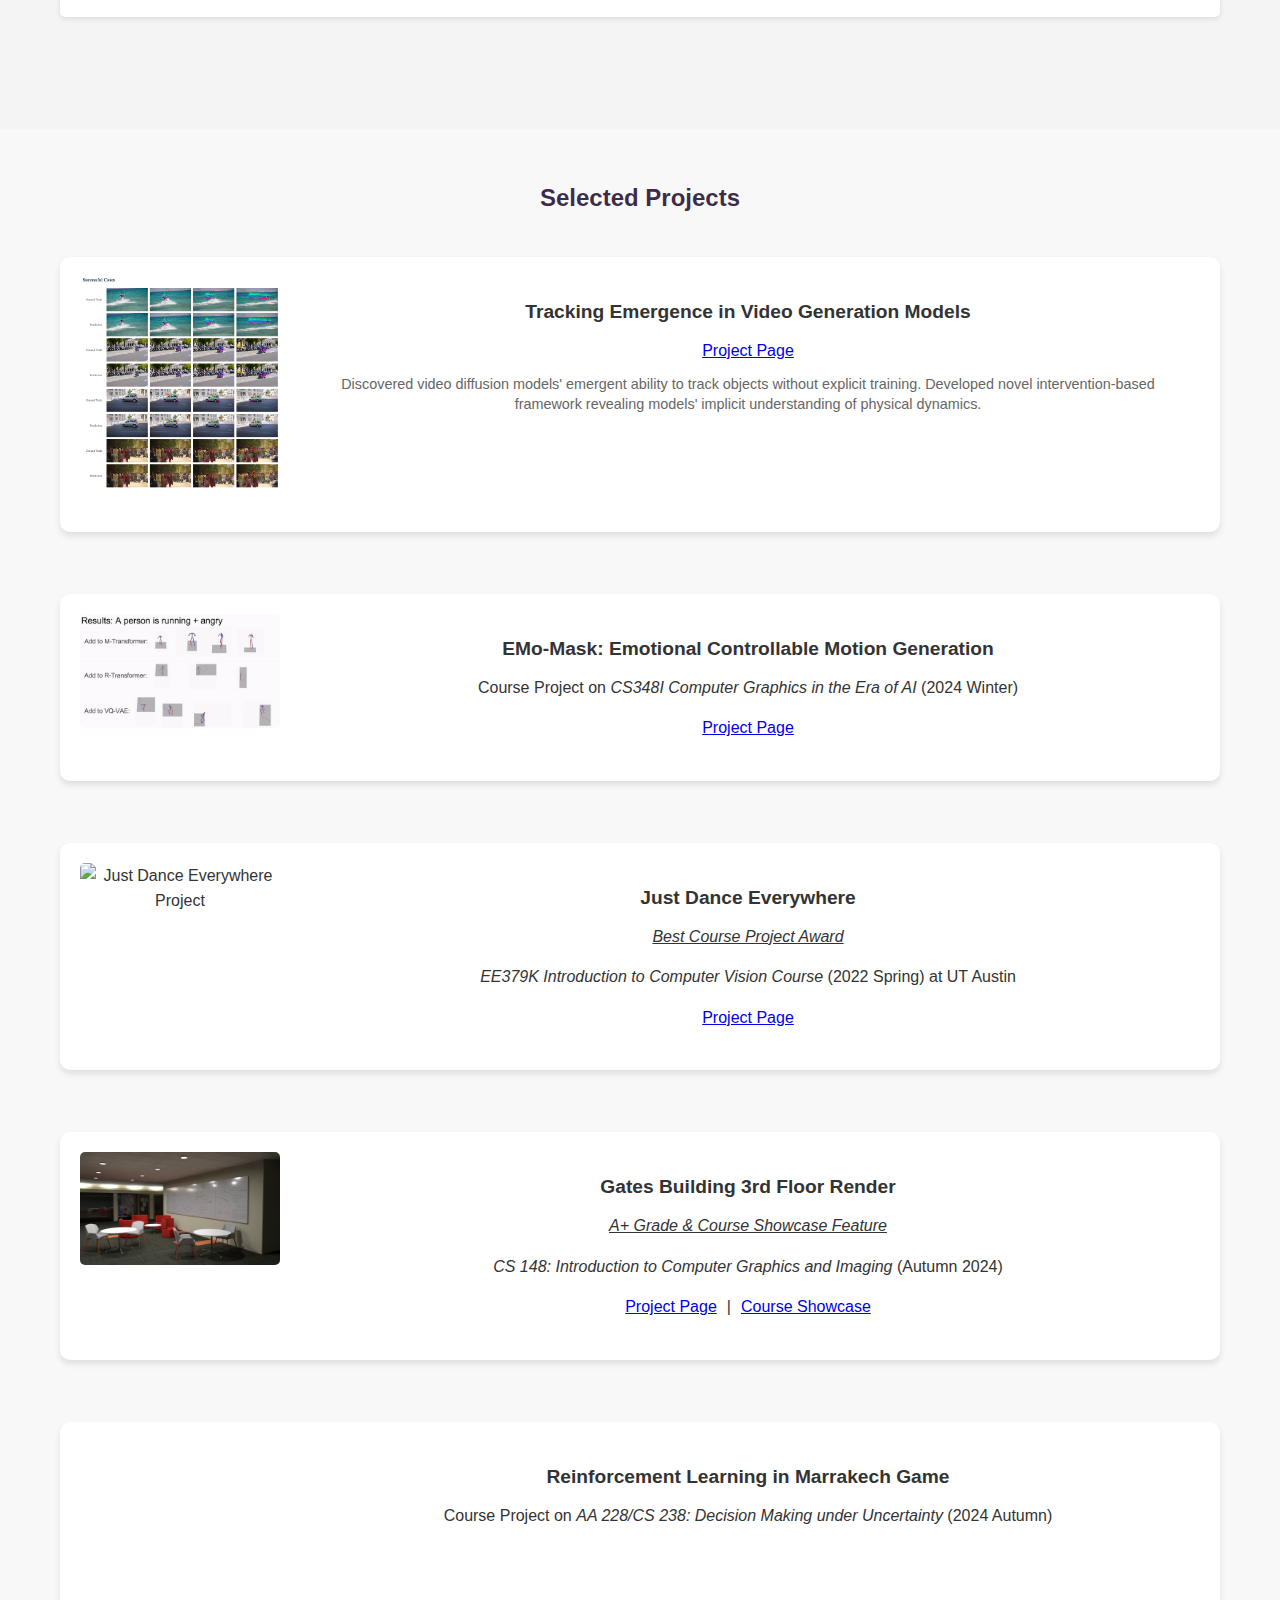
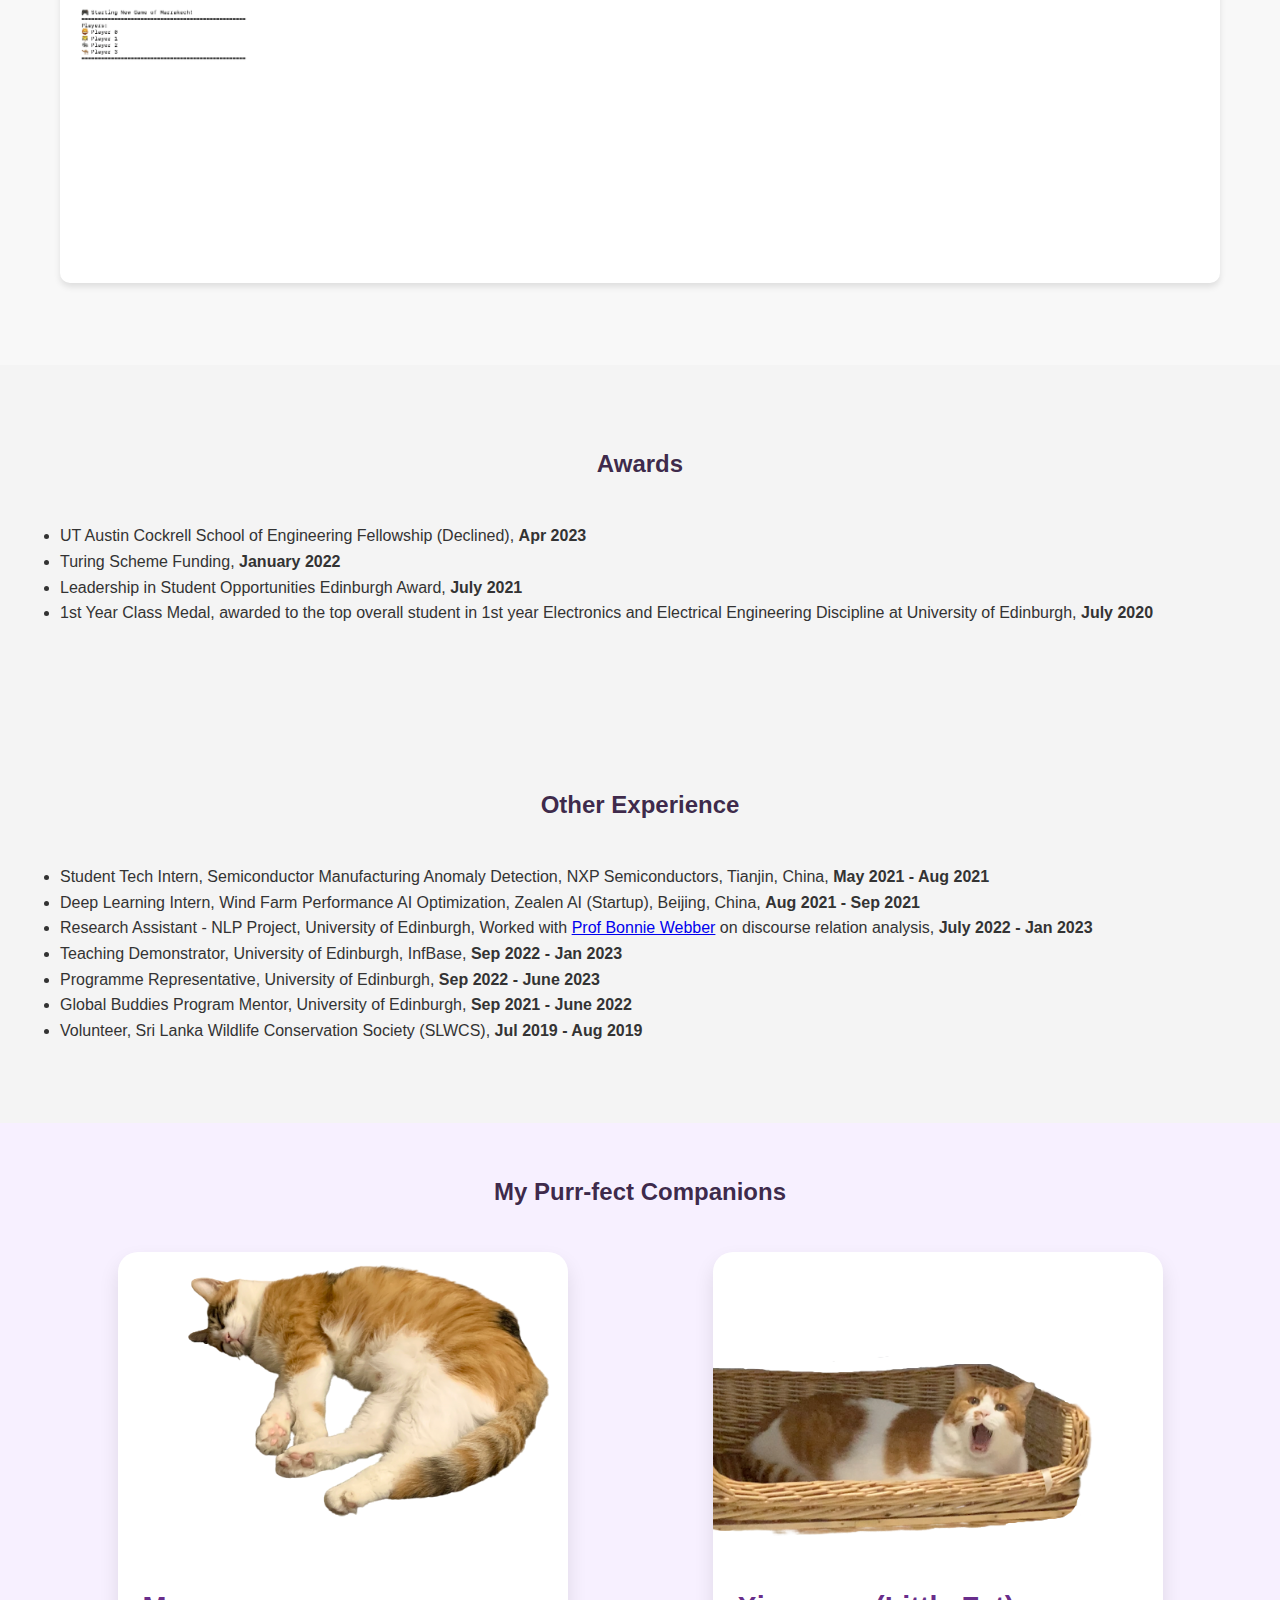
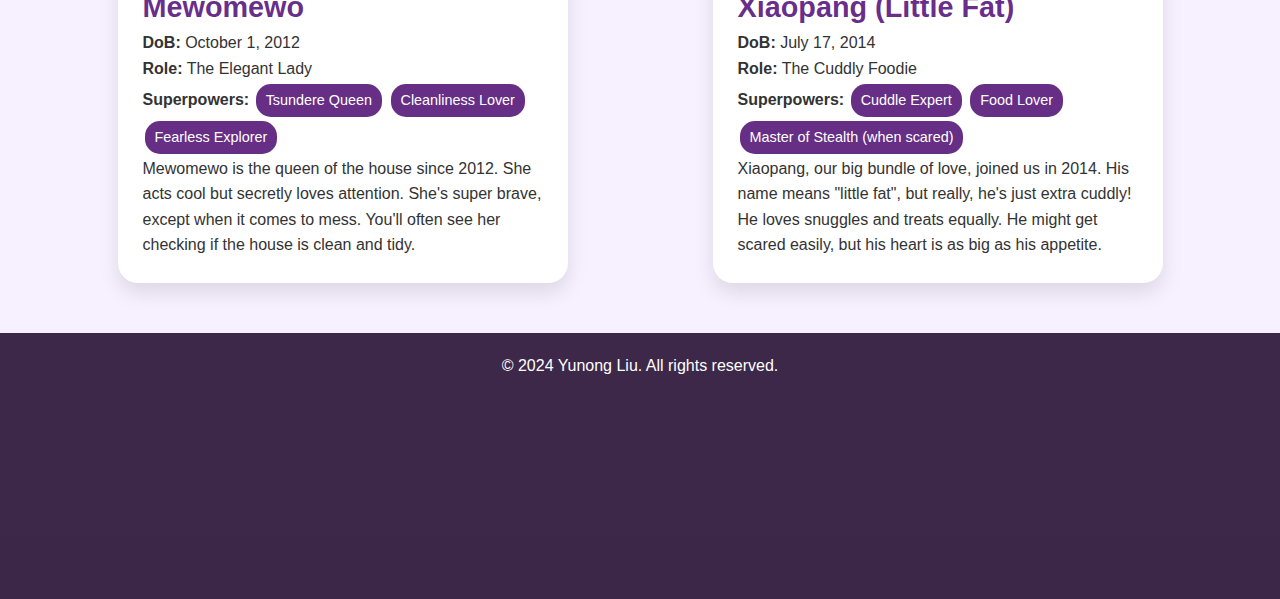
==== commit 11b72fe7: "reduce content for project details" ====
--- a/index.html
+++ b/index.html
@@ -224,39 +224,56 @@
                 </ul>
             </div>
         </section>
-        
-        <section id="experience">
+        <section class="section" id="awards">
+            <div class="container grid">
+                <h2>Other Experience</h2>
+                <ul>
+                    <li><p>Student Tech Intern, Semiconductor Manufacturing Anomaly Detection, NXP Semiconductors, Tianjin, China, <strong>May 2021 - Aug 2021</strong></p></li>
+                    <li><p>Deep Learning Intern, Wind Farm Performance AI Optimization, Zealen AI (Startup), Beijing, China, <strong>Aug 2021 - Sep 2021</strong></p></li>
+
+                    <li><p>Research Assistant - NLP Project, University of Edinburgh, Worked with <a href="https://en.wikipedia.org/wiki/Bonnie_Webber">Prof Bonnie Webber</a> on discourse relation analysis, <strong>July 2022 - Jan 2023</strong></p></li>
+                    
+                    <li><p>Teaching Demonstrator, University of Edinburgh, InfBase, <strong>Sep 2022 - Jan 2023</strong></p></li>
+                    <li><p>Programme Representative, University of Edinburgh, <strong>Sep 2022 - June 2023</strong> </p></li>
+                    <li><p>Global Buddies Program Mentor, University of Edinburgh, <strong>Sep 2021 - June 2022</strong></p></li>
+                    <li><p>Volunteer, Sri Lanka Wildlife Conservation Society (SLWCS), <strong>Jul 2019 - Aug 2019</strong></p></li>
+                    
+                </ul>
+            </div>
+        </section>
+        
+        <!-- <section id="experience">
             <div class="container">
                 <h2>Industry Experience</h2>
-                <div class="experience-list">
+                <div class="experience-list"> -->
                 
-                    <div class="experience-item">
+                    <!-- <div class="experience-item">
                         <p><strong>Student Tech Intern</strong>, Semiconductor Manufacturing Anomaly Detection</p>
-                        <p>NXP Semiconductors, Tianjin, China | May 2021 - Aug 2021</p>
-                        <ul>
+                        <p>NXP Semiconductors, Tianjin, China | May 2021 - Aug 2021</p> -->
+                        <!-- <ul>
                             <li>Created validation methodology integrating domain knowledge with statistical confidence measures.</li>
                             <li>Designed adaptive thresholding mechanism to handle process variations across production lines.</li>
                             <li>Implemented ensemble detection system combining unsupervised learning methods (Isolation Forest, One-Class SVM)</li>
-                        </ul>
-                    </div>
-
-                    <div class="experience-item">
+                        </ul> -->
+                    <!-- </div> -->
+
+                    <!-- <div class="experience-item">
                         <p><strong>Deep Learning Intern</strong>, Wind Farm Performance AI Optimization</p>
-                        <p>Zealen AI (Startup), Beijing, China | Aug 2021 - Sep 2021</p>
-                        <ul>
+                        <p>Zealen AI (Startup), Beijing, China | Aug 2021 - Sep 2021</p> -->
+                        <!-- <ul>
                             <li>Helped on developing a framework combining LIDAR measurements with multi-spectral satellite imagery for wind pattern analysis.</li>
                             <li>Designed and validated forecasting system integrating physical models with learned spatial-temporal features</li>
-                        </ul>
-                    </div>
+                        </ul> -->
+                    <!-- </div>
                     
             </div>
-        </section>
-        <section id="other-experience">
+        </section> -->
+        <!-- <section id="other-experience">
             <div class="container">
                 <h2>Other Experience</h2>
-                <div class="other-experience-list">
+                <div class="other-experience-list"> -->
                     <!-- Research Experience -->
-                    <div class="experience-item">
+                    <!-- <div class="experience-item">
                         <h3>Research Assistant - NLP Project</h3>
                         <p><strong>University of Edinburgh</strong> | July 2022 - Jan 2023</p>
                         <p>Worked with <a href="https://en.wikipedia.org/wiki/Bonnie_Webber">Prof Bonnie Webber</a> on discourse relation analysis:</p>
@@ -266,10 +283,10 @@
                             <li>Achieved quantitative evidence for syntactic effects on relation prediction</li>
                         </ul>
                         <p><small>Helped with a <a href="https://aclanthology.org/2024.eacl-long.170.pdf" target="_blank">publication</a> in EACL 2024.</small></p>
-                    </div>
+                    </div> -->
         
                     <!-- Teaching and Academic Leadership -->
-                    <div class="experience-item">
+                    <!-- <div class="experience-item">
                         <h3>Academic Leadership</h3>
                         <p><strong>University of Edinburgh</strong> | 2022 - 2023</p>
                         <ul>
@@ -290,10 +307,10 @@
                                 </ul>
                             </li>
                         </ul>
-                    </div>
+                    </div> -->
         
                     <!-- Volunteer Work -->
-                    <div class="experience-item">
+                    <!-- <div class="experience-item">
                         <h3>Volunteer Work</h3>
                         <ul>
                             <li>
@@ -307,7 +324,7 @@
                     </div>
                 </div>
             </div>
-        </section>
+        </section> -->
         
         
     </main>
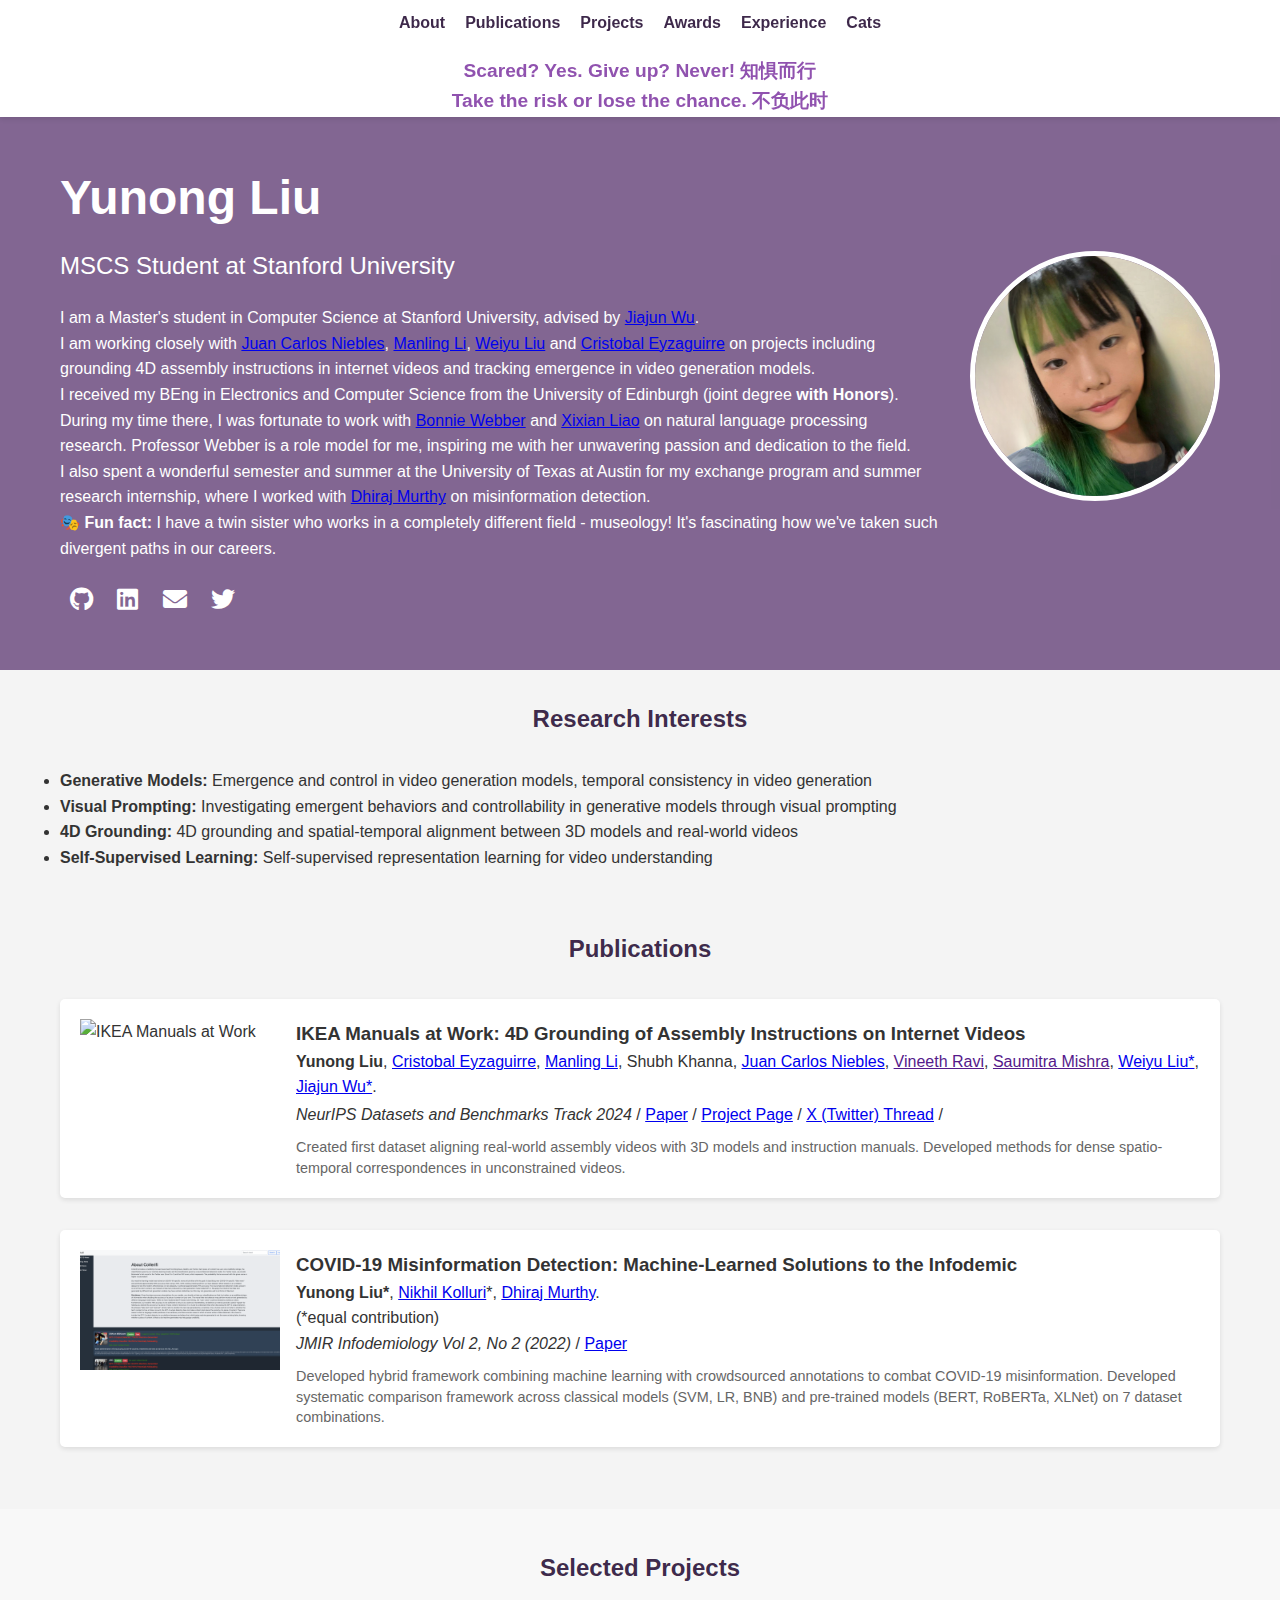
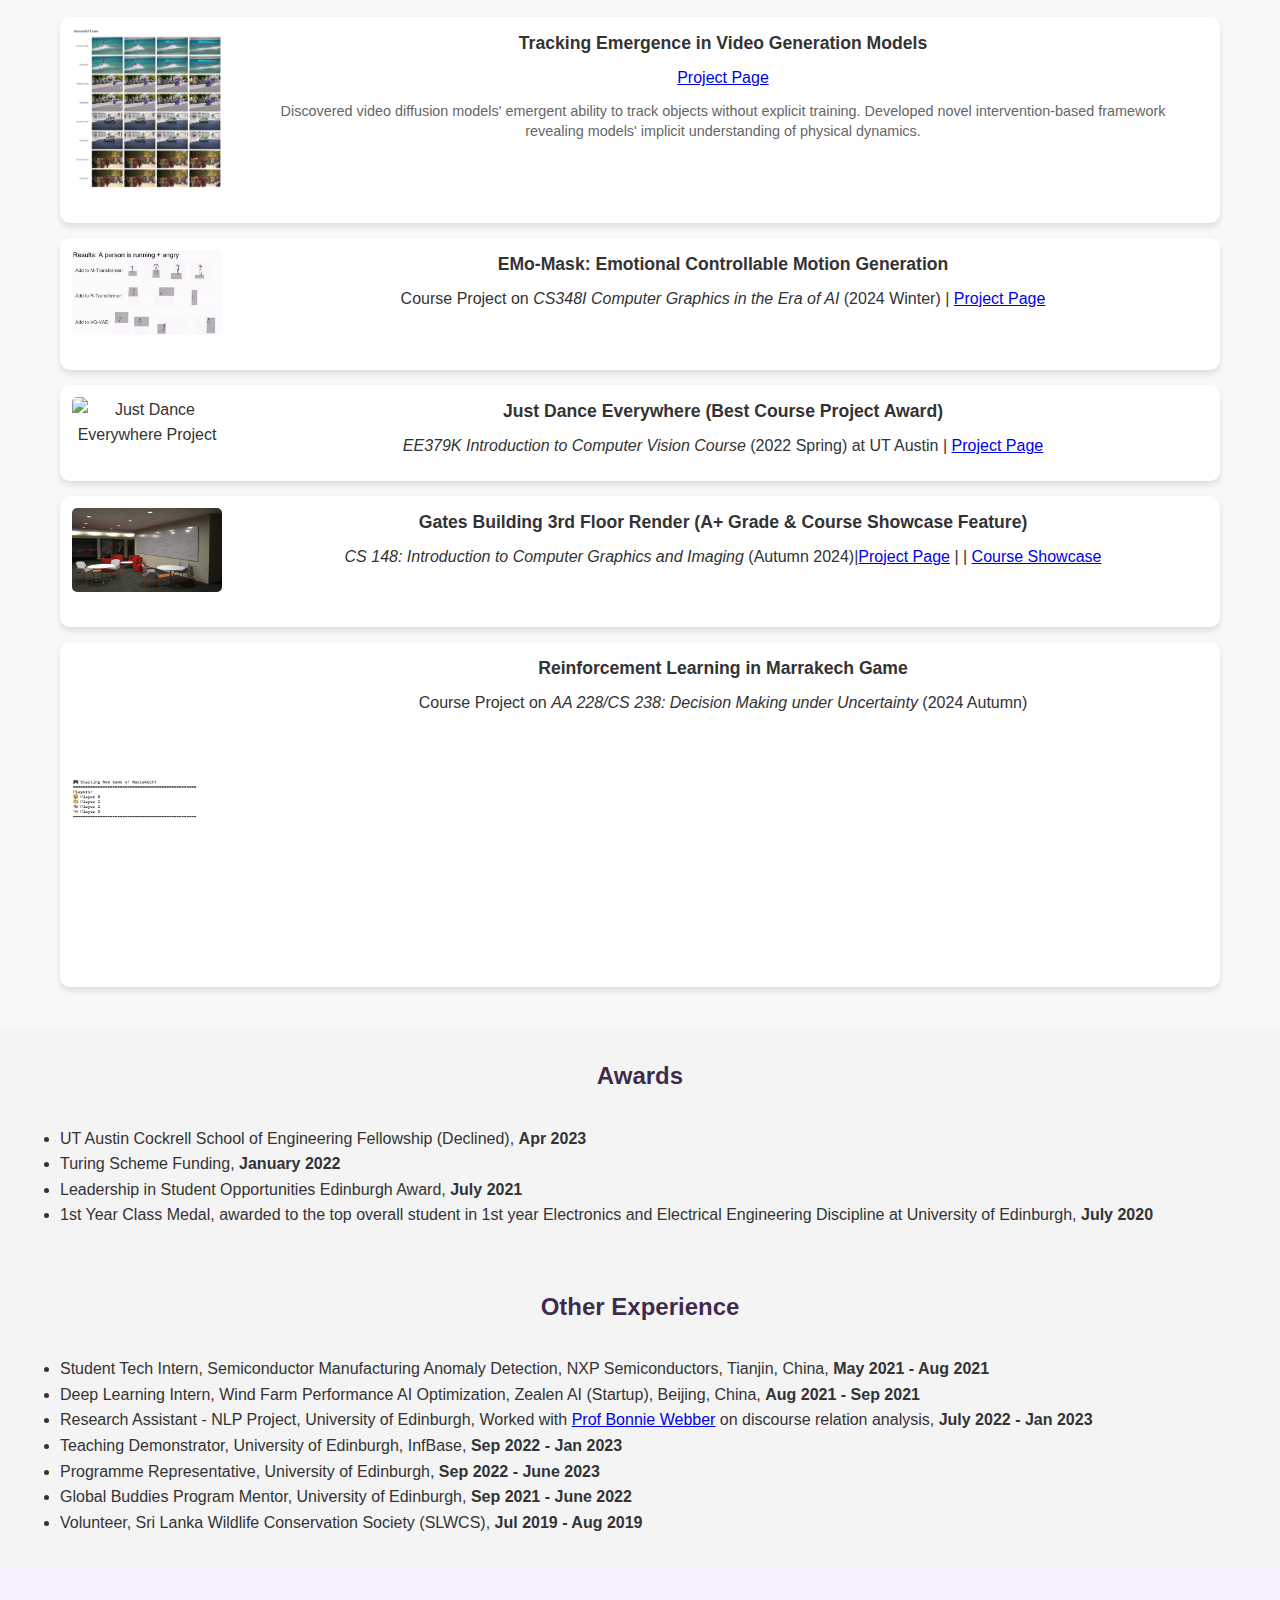
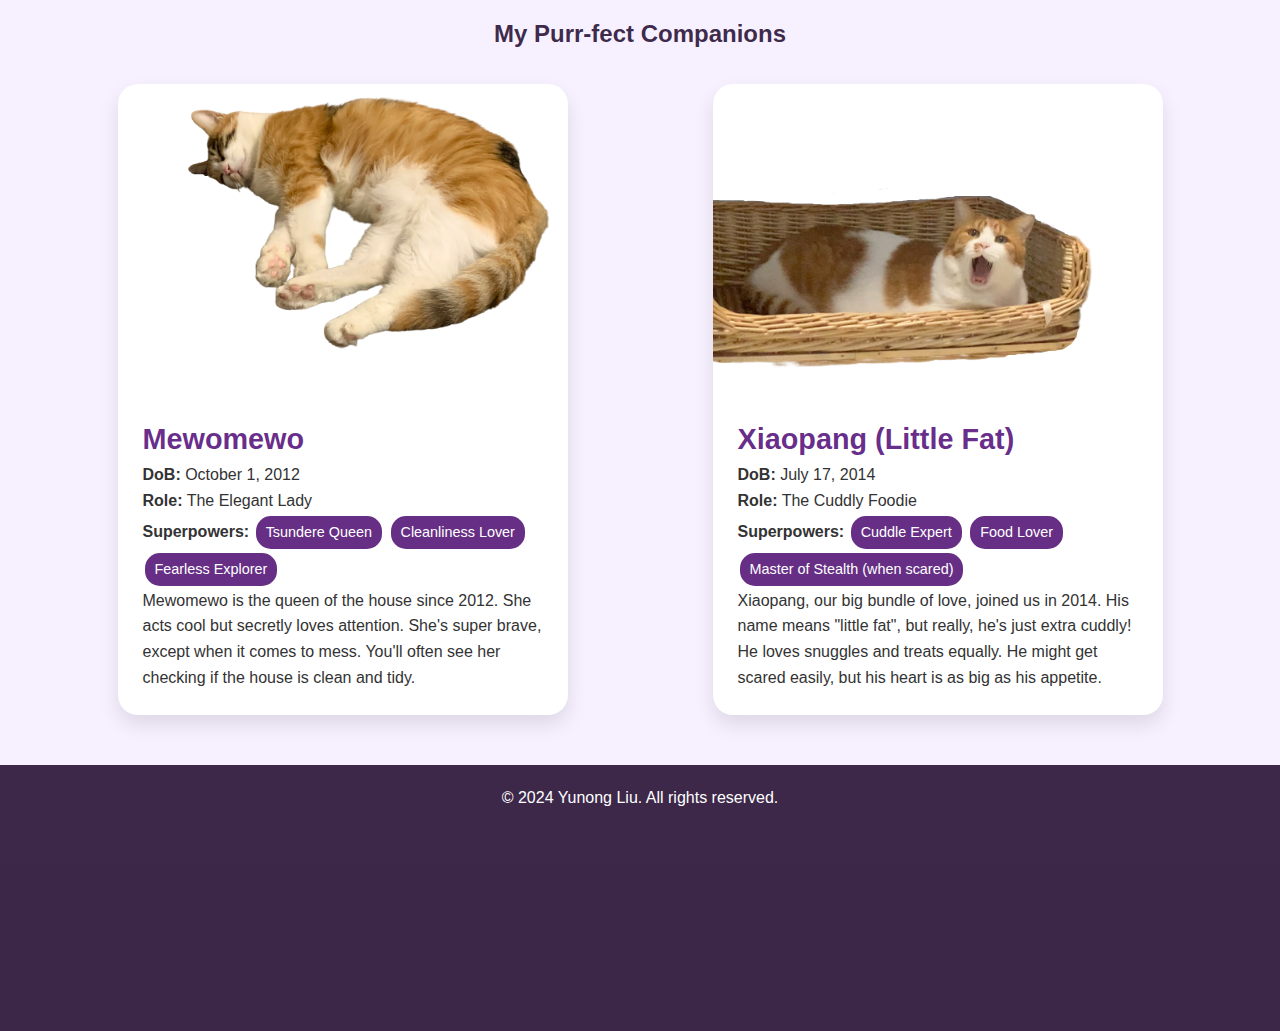
==== commit b54e3122: "shorten content" ====
--- a/index.html
+++ b/index.html
@@ -169,8 +169,8 @@
                         </div>
                         <div class="project-content">
                             <h3>EMo-Mask: Emotional Controllable Motion Generation</h3>
-                            <p>Course Project on <i>CS348I Computer Graphics in the Era of AI</i> (2024 Winter)</p>
-                            <a href="https://yunongliu1.github.io/emo-mask.github.io/" target="_blank" class="button">Project Page</a>
+                            <p>Course Project on <i>CS348I Computer Graphics in the Era of AI</i> (2024 Winter) | <a href="https://yunongliu1.github.io/emo-mask.github.io/" target="_blank" class="button">Project Page</a></p>
+                            
 
                         </div>
                     </div>
@@ -179,10 +179,9 @@
                             <img src="images/justdance/JustDance_giif.gif" alt="Just Dance Everywhere Project">
                         </div>
                         <div class="project-content">
-                            <h3>Just Dance Everywhere</h3>
-                            <p><i style="text-decoration: underline;">Best Course Project Award</i></p>
-                            <p> <i> EE379K Introduction to Computer Vision Course </i> (2022 Spring) at UT Austin</p>
-                            <a href="https://github.com/adiojha629/JustDance_Everywhere" target="_blank" class="button">Project Page</a>
+                            <h3>Just Dance Everywhere (Best Course Project Award) </h3>
+                            <p> <i> EE379K Introduction to Computer Vision Course </i> (2022 Spring) at UT Austin | <a href="https://github.com/adiojha629/JustDance_Everywhere" target="_blank" class="button">Project Page</a></p>
+                            
                         </div>
                     </div>
                     <div class="project-card">
@@ -190,13 +189,10 @@
                             <img src="images/cs148/scene_render512.png" alt="Gates 3rd Floor Project">
                         </div>
                         <div class="project-content">
-                            <h3>Gates Building 3rd Floor Render</h3>
-                            <p><i style="text-decoration: underline;">A+ Grade & Course Showcase Feature</i></p>
-                            <p><i>CS 148: Introduction to Computer Graphics and Imaging</i> (Autumn 2024)</p>
-                            <div style="display: flex; gap: 10px; justify-content: center;">
-                                <a href="images/cs148/scene_render512.png" target="_blank" class="button">Project Page</a> |
-                                <a href="https://web.stanford.edu/class/cs148/showcase.html" target="_blank" class="button">Course Showcase</a>
-                            </div>
+                            <h3>Gates Building 3rd Floor Render (A+ Grade & Course Showcase Feature) </h3>
+                            <p> <i>CS 148: Introduction to Computer Graphics and Imaging</i> (Autumn 2024)|<a href="images/cs148/scene_render512.png" target="_blank" class="button">Project Page</a> |
+                            | <a href="https://web.stanford.edu/class/cs148/showcase.html" target="_blank" class="button">Course Showcase</a> </p> 
+                            
                         </div>
                     </div>
                     <div class="project-card">
--- a/styles.css
+++ b/styles.css
@@ -96,19 +96,19 @@
 }
 
 section {
-    padding: 80px 0;
+    padding: 30px 0;
 }
 
 h2 {
     text-align: center;
-    margin-bottom: 40px;
+    margin-bottom: 30px;
     color: var(--secondary-color);
 }
 
 .interests-grid, .project-grid {
     display: grid;
     grid-template-columns: repeat(auto-fit, minmax(250px, 1fr));
-    gap: 30px;
+    gap: 10px;
 }
 
 .interest-item, .project-card {
@@ -162,7 +162,7 @@
     }
 
     .hero {
-        padding: 80px 0 30px;
+        padding: 30px 0 30px;
     }
 
     h1 {
@@ -292,8 +292,8 @@
 }
 
 .project-image img {
-    width: 100%;
-    height: 100%;
+    width: 70%;
+    height: 70%;
     object-fit: cover;
 }
 
@@ -493,4 +493,64 @@
     color: #666;
     font-size: 0.9em;
     line-height: 1.4;
-}+}
+
+#projects {
+    padding: 40px 0; 
+    background-color: #f8f8f8;
+}
+
+.project-grid {
+    display: flex;
+    flex-direction: column;
+    gap: 15px; 
+}
+
+.project-card {
+    display: flex;
+    background-color: #ffffff;
+    border-radius: 10px;
+    overflow: hidden;
+    box-shadow: 0 4px 6px rgba(0, 0, 0, 0.1);
+    margin-bottom: 0; 
+    padding: 12px; 
+}
+
+.project-image {
+    flex: 0 0 150px; 
+}
+
+.project-image img {
+    width: 100%;
+    height: 100%;
+    object-fit: cover;
+}
+
+.project-content {
+    flex: 1;
+    padding: 0 12px; 
+}
+
+.project-content h3 {
+    margin: 0 0 8px; 
+    font-size: 1.1em;
+}
+
+.project-content p {
+    margin-bottom: 10px; 
+}
+
+@media (max-width: 768px) {
+    .project-card {
+        flex-direction: column;
+        padding: 10px; 
+    }
+
+    .project-image {
+        flex: 0 0 150px;
+    }
+
+    .project-grid {
+        gap: 12px; 
+    }
+}
